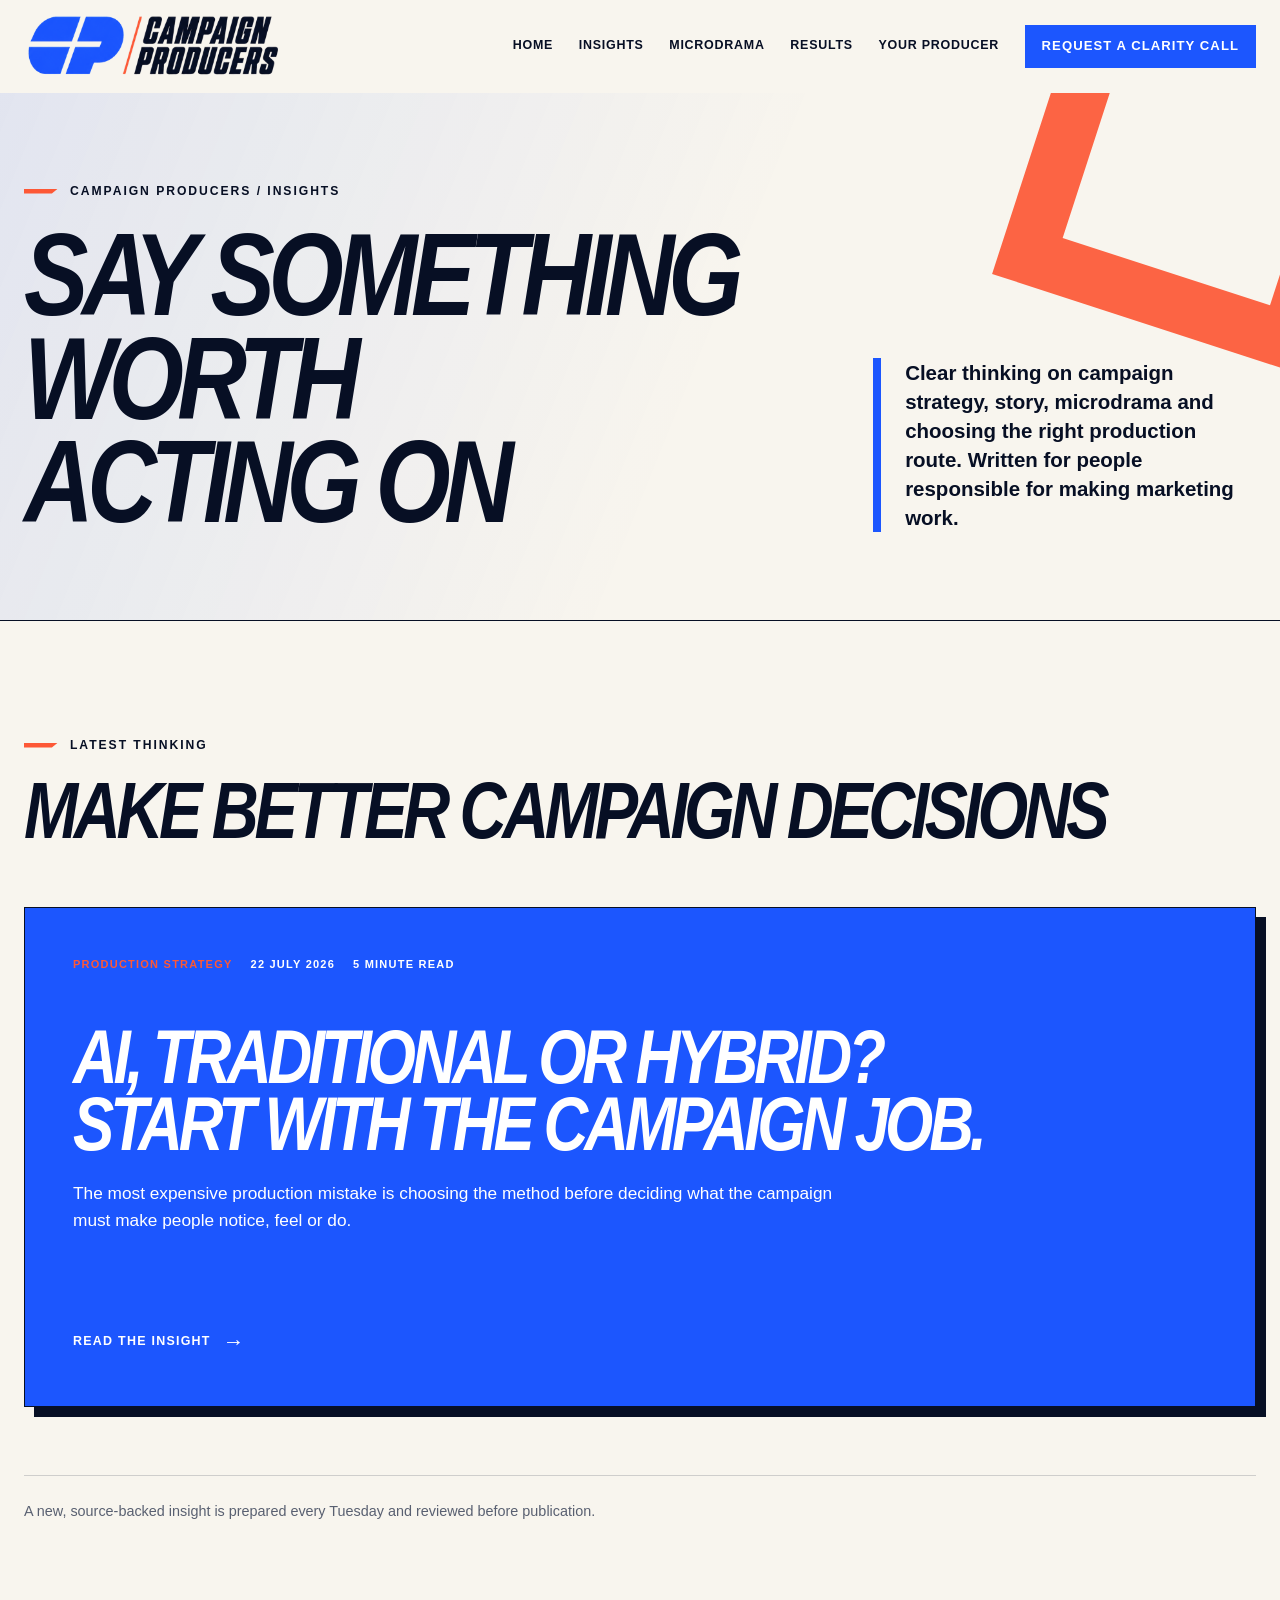
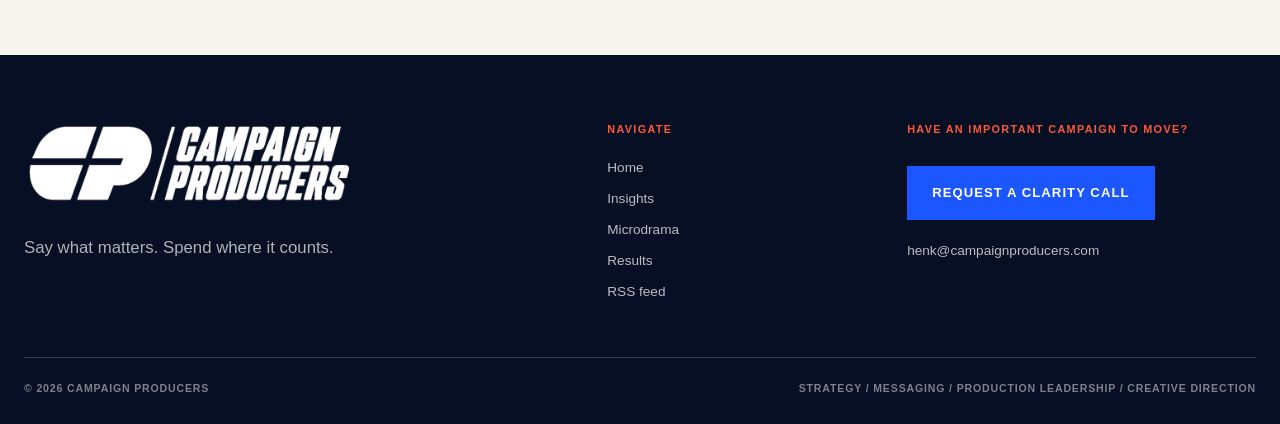
==== insights/index.html @ 5edad8d5 "Add weekly Campaign Producers insights" ====
<!DOCTYPE html>
<html lang="en-GB">
<head>
<meta charset="utf-8"/>
<meta content="width=device-width, initial-scale=1" name="viewport"/>
<title>Campaign Insights | Campaign Producers</title>
<meta content="Practical thinking on campaign strategy, microdrama, AI production and making every campaign asset earn its place." name="description"/>
<meta content="#F8F5EE" name="theme-color"/>
<link href="https://www.campaignproducers.com/insights/" rel="canonical"/>
<link href="https://www.campaignproducers.com/rss.xml" rel="alternate" title="Campaign Producers Insights" type="application/rss+xml"/>
<meta content="Campaign Insights | Campaign Producers" property="og:title"/>
<meta content="Practical thinking on campaign strategy, microdrama, AI production and smarter production decisions." property="og:description"/>
<meta content="website" property="og:type"/>
<meta content="https://www.campaignproducers.com/insights/" property="og:url"/>
<meta content="Campaign Producers" property="og:site_name"/>
<meta content="https://www.campaignproducers.com/assets/images/dazn-queensberry.jpg" property="og:image"/>
<meta content="Campaign Producers campaign work" property="og:image:alt"/>
<meta content="summary_large_image" name="twitter:card"/>
<meta content="Campaign Insights | Campaign Producers" name="twitter:title"/>
<meta content="Practical thinking on campaign strategy, microdrama, AI production and smarter production decisions." name="twitter:description"/>
<meta content="https://www.campaignproducers.com/assets/images/dazn-queensberry.jpg" name="twitter:image"/>
<link href="../assets/images/campaign-producers-mark.png" rel="icon" type="image/png"/>
<link href="../assets/css/styles.css" rel="stylesheet"/>
<link href="../assets/css/insights.css" rel="stylesheet"/>
<script type="application/ld+json">{
  "@context": "https://schema.org",
  "@type": "Blog",
  "name": "Campaign Producers Insights",
  "url": "https://www.campaignproducers.com/insights/",
  "description": "Practical thinking on campaign strategy, microdrama, AI production and smarter production decisions.",
  "publisher": {
    "@type": "Organization",
    "name": "Campaign Producers",
    "url": "https://www.campaignproducers.com/"
  }
}</script>
</head>
<body>
<a class="skip-link" href="#main">Skip to content</a>
<header class="site-header" data-header="">
<div class="shell header-inner">
<a aria-label="Campaign Producers home" class="brand" href="/">
<img alt="Campaign Producers" src="../assets/images/campaign-producers-logo.png"/>
</a>
<button aria-controls="site-nav" aria-expanded="false" aria-label="Toggle navigation" class="nav-toggle" data-nav-toggle="" type="button">
<span class="nav-toggle-label">Menu</span>
<span aria-hidden="true" class="nav-toggle-lines"><i></i><i></i></span>
</button>
<nav aria-label="Primary navigation" class="site-nav" data-nav="" id="site-nav">
<a href="/">Home</a>
<a aria-current="page" href="/insights/">Insights</a>
<a href="/microdramas/">Microdrama</a>
<a href="/#proof">Results</a>
<a href="/#producer">Your producer</a>
<a class="button button-small button-primary" href="/#start">Request a clarity call</a>
</nav>
</div>
</header>
<main id="main">
<section class="insights-hero">
<div class="shell insights-hero-inner">
<div>
<p class="eyebrow"><span></span>Campaign Producers / Insights</p>
<h1>SAY SOMETHING WORTH ACTING ON</h1>
</div>
<p class="insights-intro">Clear thinking on campaign strategy, story, microdrama and choosing the right production route. Written for people responsible for making marketing work.</p>
</div>
</section>
<section class="section-pad" aria-labelledby="latest-insights">
<div class="shell">
<div class="section-heading">
<p class="eyebrow"><span></span>Latest thinking</p>
<h2 id="latest-insights">MAKE BETTER CAMPAIGN DECISIONS</h2>
</div>
<div class="insights-grid">
<!-- AUTOMATED_POSTS_START -->
<article class="insight-card reveal">
<div>
<div class="insight-card-topline"><span>Production strategy</span><time datetime="2026-07-22">22 July 2026</time><span>5 minute read</span></div>
<h2><a href="/insights/ai-traditional-or-hybrid-production/">AI, traditional or hybrid? Start with the campaign job.</a></h2>
<p>The most expensive production mistake is choosing the method before deciding what the campaign must make people notice, feel or do.</p>
</div>
<a aria-label="Read AI, traditional or hybrid? Start with the campaign job." class="insight-card-link" href="/insights/ai-traditional-or-hybrid-production/">Read the insight</a>
</article>
<!-- AUTOMATED_POSTS_END -->
</div>
<p class="insights-note">A new, source-backed insight is prepared every Tuesday and reviewed before publication.</p>
</div>
</section>
</main>
<footer class="site-footer">
<div class="shell footer-grid">
<div class="footer-brand">
<img alt="Campaign Producers" src="../assets/images/campaign-producers-logo.png"/>
<p>Say what matters. Spend where it counts.</p>
</div>
<div class="footer-links">
<span>Navigate</span>
<a href="/">Home</a>
<a href="/insights/">Insights</a>
<a href="/microdramas/">Microdrama</a>
<a href="/#proof">Results</a>
<a href="/rss.xml">RSS feed</a>
</div>
<div class="footer-action">
<span>Have an important campaign to move?</span>
<a class="button button-primary" href="/#start">Request a clarity call</a>
<a class="footer-email" href="mailto:henk@campaignproducers.com">henk@campaignproducers.com</a>
</div>
</div>
<div class="shell footer-bottom">
<span>© <span data-year="">2026</span> Campaign Producers</span>
<span>Strategy / Messaging / Production leadership / Creative direction</span>
</div>
</footer>
<script defer="" src="../assets/js/site.js"></script>
</body>
</html>
---- assets/css/styles.css ----
:root {
  --ivory: #f8f5ee;
  --ink: #070f24;
  --cobalt: #1c56fe;
  --coral: #fd5836;
  --white: #ffffff;
  --muted: #596071;
  --line: rgba(7, 15, 36, 0.17);
  --soft: #ede8de;
  --display: "Arial Narrow", "Helvetica Neue Condensed", "Liberation Sans Narrow", Arial, sans-serif;
  --body: Arial, Helvetica, sans-serif;
  --shell: 1240px;
  --header-height: 92px;
  --radius: 0;
  --shadow: 0 28px 70px rgba(7, 15, 36, 0.14);
}

*, *::before, *::after { box-sizing: border-box; }

html {
  scroll-behavior: smooth;
  scroll-padding-top: calc(var(--header-height) + 18px);
}

body {
  margin: 0;
  background: var(--ivory);
  color: var(--ink);
  font-family: var(--body);
  font-size: 16px;
  line-height: 1.55;
  -webkit-font-smoothing: antialiased;
  overflow-x: hidden;
}

body.nav-open { overflow: hidden; }

img { display: block; max-width: 100%; }
a { color: inherit; text-decoration: none; }
button, input, textarea, select { font: inherit; }
button, summary { cursor: pointer; }

::selection {
  background: var(--cobalt);
  color: var(--white);
}

.skip-link {
  position: fixed;
  top: 10px;
  left: 10px;
  z-index: 1000;
  padding: 10px 14px;
  background: var(--white);
  color: var(--ink);
  opacity: 0;
  pointer-events: none;
  transform: translateY(-180%);
  visibility: hidden;
}

.skip-link:focus-visible {
  opacity: 1;
  pointer-events: auto;
  transform: translateY(0);
  visibility: visible;
}

.shell {
  width: min(calc(100% - 48px), var(--shell));
  margin-inline: auto;
}

.section-pad { padding: 118px 0; }

h1, h2, h3, p { margin-top: 0; }
h1, h2, h3 {
  overflow-wrap: break-word;
  text-wrap: balance;
}

h1, h2 {
  font-family: var(--display);
  font-style: italic;
  font-weight: 900;
  letter-spacing: -0.055em;
  line-height: 0.88;
  text-transform: uppercase;
}

h1 {
  max-width: 790px;
  margin-bottom: 30px;
  font-size: clamp(4.35rem, 8.15vw, 8.3rem);
}

h2 {
  margin-bottom: 28px;
  font-size: clamp(3.25rem, 6.2vw, 6.4rem);
}

h3 {
  font-family: var(--display);
  font-size: clamp(1.9rem, 2.7vw, 3rem);
  font-style: italic;
  font-weight: 900;
  letter-spacing: -0.04em;
  line-height: 0.98;
  text-transform: uppercase;
}

.eyebrow {
  display: flex;
  align-items: center;
  gap: 12px;
  margin-bottom: 24px;
  color: var(--ink);
  font-size: 0.76rem;
  font-weight: 800;
  letter-spacing: 0.16em;
  line-height: 1;
  text-transform: uppercase;
}

.eyebrow > span {
  width: 34px;
  height: 5px;
  background: var(--coral);
  clip-path: polygon(0 0, 100% 0, 82% 100%, 0 100%);
}

.eyebrow-light { color: var(--coral); }
.eyebrow-centred { justify-content: center; }

.large-copy {
  font-size: clamp(1.25rem, 2vw, 1.72rem);
  font-weight: 700;
  line-height: 1.35;
}

.button-row {
  display: flex;
  flex-wrap: wrap;
  align-items: center;
  gap: 14px;
}

.button {
  display: inline-flex;
  min-height: 54px;
  align-items: center;
  justify-content: center;
  gap: 14px;
  border: 1px solid var(--ink);
  padding: 13px 24px;
  font-size: 0.82rem;
  font-weight: 800;
  letter-spacing: 0.08em;
  line-height: 1;
  text-transform: uppercase;
  transition: background 180ms ease, color 180ms ease, border-color 180ms ease, transform 180ms ease;
}

.button:hover, .button:focus-visible { transform: translateY(-2px); }

.button-primary {
  border-color: var(--cobalt);
  background: var(--cobalt);
  color: var(--white);
  box-shadow: 8px 8px 0 var(--ink);
}

.button-primary:hover, .button-primary:focus-visible {
  border-color: var(--ink);
  background: var(--ink);
  box-shadow: 5px 5px 0 var(--coral);
}

.button-coral {
  background: var(--coral);
  color: var(--ink);
  box-shadow: 7px 7px 0 var(--white);
}

.button-coral:hover,
.button-coral:focus-visible { background: var(--white); }

.button-quiet {
  border-color: transparent;
  background: transparent;
  color: var(--ink);
}

.button-quiet:hover, .button-quiet:focus-visible { border-color: var(--ink); }
.button-small { min-height: 43px; padding: 10px 16px; box-shadow: none; }

/* Header */
.site-header {
  position: sticky;
  top: 0;
  z-index: 100;
  min-height: var(--header-height);
  border-bottom: 1px solid transparent;
  background: rgba(248, 245, 238, 0.94);
  backdrop-filter: blur(14px);
  transition: min-height 180ms ease, border-color 180ms ease, box-shadow 180ms ease;
}

.site-header.is-scrolled {
  min-height: 74px;
  border-color: var(--line);
  box-shadow: 0 10px 30px rgba(7, 15, 36, 0.05);
}

.header-inner {
  display: flex;
  min-height: inherit;
  align-items: center;
  justify-content: space-between;
  gap: 32px;
}

.brand { position: relative; z-index: 102; width: 258px; }
.brand img { width: 100%; mix-blend-mode: multiply; }

.site-nav {
  display: flex;
  align-items: center;
  gap: clamp(18px, 2vw, 31px);
}

.site-nav > a:not(.button) {
  position: relative;
  padding: 9px 0;
  font-size: 0.78rem;
  font-weight: 800;
  letter-spacing: 0.06em;
  text-transform: uppercase;
}

.site-nav > a:not(.button)::after {
  position: absolute;
  right: 0;
  bottom: 2px;
  left: 0;
  height: 3px;
  background: var(--coral);
  content: "";
  transform: scaleX(0);
  transform-origin: right;
  transition: transform 180ms ease;
}

.site-nav > a:not(.button):hover::after,
.site-nav > a:not(.button):focus-visible::after {
  transform: scaleX(1);
  transform-origin: left;
}

.nav-toggle { display: none; }

/* Hero */
.hero {
  position: relative;
  overflow: hidden;
  padding-top: 78px;
  padding-bottom: 102px;
}

.hero::before {
  position: absolute;
  top: 8%;
  right: -9%;
  width: 36vw;
  height: 36vw;
  border: 1px solid rgba(28, 86, 254, 0.18);
  border-radius: 50%;
  content: "";
}

.hero-grid {
  display: grid;
  align-items: center;
  gap: clamp(42px, 6vw, 90px);
  grid-template-columns: minmax(0, 1.1fr) minmax(360px, 0.75fr);
}

.hero-copy { position: relative; z-index: 1; }

.hero-copy h1::after {
  display: inline-block;
  width: 0.18em;
  height: 0.18em;
  margin-left: 0.08em;
  background: var(--coral);
  content: "";
  vertical-align: 0.1em;
}

.hero-lead {
  max-width: 670px;
  margin-bottom: 32px;
  font-size: clamp(1.15rem, 1.75vw, 1.48rem);
  line-height: 1.45;
}

.microcopy {
  margin: 28px 0 0;
  color: var(--muted);
  font-size: 0.82rem;
  font-weight: 700;
}

.campaign-board {
  position: relative;
  border: 1px solid var(--ink);
  background: var(--white);
  box-shadow: 16px 16px 0 var(--cobalt);
}

.campaign-board::before {
  position: absolute;
  top: -15px;
  left: -1px;
  width: 86px;
  height: 8px;
  background: var(--coral);
  clip-path: polygon(0 0, 100% 0, 88% 100%, 0 100%);
  content: "";
}

.board-topline {
  display: flex;
  align-items: center;
  justify-content: space-between;
  border-bottom: 1px solid var(--line);
  padding: 16px 18px;
  font-size: 0.67rem;
  font-weight: 800;
  letter-spacing: 0.14em;
}

.board-stage {
  display: grid;
  gap: 10px;
  padding: 18px;
}

.board-card {
  position: relative;
  min-height: 118px;
  border: 1px solid var(--ink);
  padding: 25px 24px 21px 74px;
  overflow: hidden;
}

.board-card p {
  margin-bottom: 5px;
  font-size: 0.68rem;
  font-weight: 800;
  letter-spacing: 0.12em;
  text-transform: uppercase;
}

.board-card strong {
  display: block;
  font-family: var(--display);
  font-size: clamp(1.62rem, 2.4vw, 2.3rem);
  font-style: italic;
  font-weight: 900;
  letter-spacing: -0.035em;
  line-height: 0.95;
  text-transform: uppercase;
}

.board-number {
  position: absolute;
  top: 0;
  bottom: 0;
  left: 0;
  display: grid;
  width: 48px;
  place-items: center;
  background: var(--ink);
  color: var(--white);
  font-size: 0.72rem;
  font-weight: 800;
  writing-mode: vertical-rl;
}

.board-card-problem { background: var(--soft); }
.board-card-problem .board-number { background: var(--coral); color: var(--ink); }
.board-card-story { border-color: var(--cobalt); background: var(--cobalt); color: var(--white); }
.board-card-story .board-number { background: var(--white); color: var(--cobalt); }

.board-outcome {
  display: flex;
  align-items: center;
  justify-content: center;
  gap: 9px;
  border-top: 1px solid var(--ink);
  padding: 19px 12px;
  background: var(--ink);
  color: var(--white);
  font-size: 0.68rem;
  font-weight: 800;
  letter-spacing: 0.08em;
}

.board-outcome i {
  width: 18px;
  height: 2px;
  background: var(--coral);
  transform: skewX(-25deg);
}

/* Proof rail */
.proof-rail {
  border-top: 1px solid var(--ink);
  border-bottom: 1px solid var(--ink);
  background: var(--ink);
  color: var(--white);
  padding: 24px 0 19px;
}

.proof-rail-grid {
  display: grid;
  align-items: center;
  gap: 0;
  grid-template-columns: 1.2fr repeat(4, 1fr);
}

.proof-rail-intro {
  display: flex;
  align-items: center;
  gap: 12px;
  padding-right: 30px;
}

.proof-rail-intro strong {
  margin: 0;
  font-size: 0.72rem;
  font-weight: 800;
  letter-spacing: 0.12em;
  text-transform: uppercase;
}

.proof-rail-intro > span {
  display: block;
  width: 7px;
  height: 45px;
  flex: 0 0 auto;
  background: var(--coral);
  transform: skewX(-13deg);
}

.rail-stat {
  min-height: 62px;
  border-left: 1px solid rgba(255, 255, 255, 0.22);
  padding: 0 20px;
}

.rail-stat strong {
  display: block;
  margin-bottom: 3px;
  color: var(--coral);
  font-family: var(--display);
  font-size: 1.78rem;
  font-style: italic;
  line-height: 1;
  text-transform: uppercase;
}

.rail-stat span { font-size: 0.67rem; font-weight: 700; letter-spacing: 0.06em; text-transform: uppercase; }
.source-note,
.rail-note { margin-top: 13px; margin-bottom: 0; color: rgba(255, 255, 255, 0.55); font-size: 0.68rem; }

/* Shared headings */
.section-heading { margin-bottom: 62px; }

.split-heading {
  display: grid;
  align-items: end;
  gap: 60px;
  grid-template-columns: minmax(0, 1.25fr) minmax(280px, 0.6fr);
}

.split-heading > *, .heading-copy { min-width: 0; }

.split-heading h2 { margin-bottom: 0; }
.heading-copy { max-width: 520px; justify-self: end; }
.heading-copy p:last-child { margin-bottom: 0; }
.centred { max-width: 940px; margin-inline: auto; text-align: center; }
.centred > p:last-child { max-width: 690px; margin-inline: auto; }

/* Problem */
.problem-section { background: var(--ivory); }

.problem-grid {
  display: grid;
  border-top: 1px solid var(--ink);
  border-left: 1px solid var(--ink);
  grid-template-columns: repeat(3, 1fr);
}

.problem-card {
  min-height: 405px;
  border-right: 1px solid var(--ink);
  border-bottom: 1px solid var(--ink);
  padding: 31px;
}

.problem-card:nth-child(2) { background: var(--soft); }
.problem-card > span {
  display: block;
  margin-bottom: 76px;
  color: var(--ink);
  font-size: 0.7rem;
  font-weight: 800;
  letter-spacing: 0.12em;
}

.problem-card h3 { margin-bottom: 22px; }
.problem-card p { margin-bottom: 0; color: var(--muted); }

.principle-card {
  position: relative;
  border: 1px solid var(--ink);
  border-top: 0;
  padding: 34px 45px 34px 86px;
  background: var(--cobalt);
  color: var(--white);
}

.principle-card::before {
  position: absolute;
  top: 0;
  bottom: 0;
  left: 0;
  width: 18px;
  background: var(--coral);
  content: "";
}

.principle-card p {
  margin: 0;
  font-family: var(--display);
  font-size: clamp(2rem, 4vw, 4.2rem);
  font-style: italic;
  font-weight: 900;
  letter-spacing: -0.04em;
  line-height: 0.96;
  text-transform: uppercase;
}

/* Guide and plan */
.ink-section { background: var(--ink); color: var(--white); }
.guide-intro-grid { display: grid; gap: 80px; grid-template-columns: 1.12fr 0.75fr; }
.guide-intro h2 { margin-bottom: 0; }
.guide-copy { padding-top: 45px; }
.guide-copy p:last-child { margin-bottom: 0; color: rgba(255, 255, 255, 0.68); }

.plan-section { position: relative; overflow: hidden; }
.plan-section::after {
  position: absolute;
  right: -150px;
  bottom: -180px;
  width: 440px;
  height: 440px;
  border: 1px solid rgba(7, 15, 36, 0.12);
  border-radius: 50%;
  content: "";
}

.plan-grid {
  position: relative;
  z-index: 1;
  display: grid;
  margin: 0;
  padding: 0;
  list-style: none;
  grid-template-columns: repeat(3, 1fr);
}

.plan-step {
  position: relative;
  min-height: 430px;
  border: 1px solid var(--ink);
  border-right: 0;
  padding: 42px 34px 35px;
}

.plan-step:last-child { border-right: 1px solid var(--ink); }
.plan-step:nth-child(2) { margin-top: 24px; background: var(--white); }
.plan-step:nth-child(3) { margin-top: 48px; }
.plan-step:not(:last-child)::after {
  position: absolute;
  z-index: 2;
  top: 72px;
  right: -20px;
  width: 40px;
  height: 40px;
  border: 1px solid var(--ink);
  background: var(--coral);
  content: "→";
  display: grid;
  place-items: center;
  font-weight: 900;
}

.plan-number {
  display: grid;
  width: 64px;
  height: 64px;
  margin-bottom: 78px;
  place-items: center;
  background: var(--cobalt);
  color: var(--white);
  font-size: 0.8rem;
  font-weight: 800;
}

.plan-step h3 { margin-bottom: 22px; }
.plan-step p { color: var(--muted); }
.plan-step small { display: block; margin-top: 28px; font-weight: 800; }
.plan-cta { display: flex; align-items: center; gap: 27px; margin-top: 62px; }
.plan-cta span { color: var(--muted); font-size: 0.82rem; font-weight: 700; }

/* Offer */
.offer-section { border-top: 1px solid var(--ink); background: var(--white); }
.offer-grid { display: grid; gap: 18px; grid-template-columns: repeat(3, 1fr); }

.offer-card {
  position: relative;
  display: flex;
  min-height: 630px;
  flex-direction: column;
  border: 1px solid var(--ink);
  padding: 32px;
  background: var(--ivory);
}

.offer-card-featured {
  background: var(--cobalt);
  color: var(--white);
  box-shadow: 12px 12px 0 var(--ink);
}

.offer-label {
  display: flex;
  align-items: center;
  gap: 13px;
  margin-bottom: 95px;
  font-size: 0.7rem;
  font-weight: 800;
  letter-spacing: 0.09em;
  text-transform: uppercase;
}

.offer-label span {
  display: grid;
  width: 39px;
  height: 39px;
  place-items: center;
  background: var(--ink);
  color: var(--white);
}

.offer-card-featured .offer-label span { background: var(--white); color: var(--cobalt); }
.offer-card h3 { min-height: 120px; margin-bottom: 18px; }
.offer-card > p { min-height: 72px; color: var(--muted); }
.offer-card-featured > p { color: rgba(255, 255, 255, 0.76); }
.offer-card ul { margin: 16px 0 34px; padding: 0; list-style: none; }

.offer-card li {
  position: relative;
  border-top: 1px solid currentColor;
  padding: 10px 5px 10px 22px;
  font-size: 0.85rem;
}

.offer-card li::before { position: absolute; left: 2px; color: var(--coral); content: "/"; font-weight: 900; }
.offer-card > a {
  display: flex;
  align-items: center;
  justify-content: space-between;
  margin-top: auto;
  border-top: 3px solid var(--ink);
  padding-top: 17px;
  font-size: 0.77rem;
  font-weight: 900;
  letter-spacing: 0.08em;
  text-transform: uppercase;
}

.offer-card-featured > a { border-color: var(--white); }
.offer-card > a span { color: var(--coral); font-size: 1.35rem; transition: transform 180ms ease; }
.offer-card > a:hover span { transform: translateX(5px); }

/* Proof */
.proof-section { background: var(--ink); color: var(--white); }
.light-heading .heading-copy { color: rgba(255, 255, 255, 0.68); }

.case-study {
  display: grid;
  min-height: 640px;
  border-top: 1px solid rgba(255, 255, 255, 0.35);
  padding: 70px 0;
  gap: 62px;
  grid-template-columns: minmax(0, 1.15fr) minmax(360px, 0.8fr);
}

.case-study-reverse { grid-template-columns: minmax(360px, 0.8fr) minmax(0, 1.15fr); }
.case-study-reverse .case-image { order: 2; }

.case-image {
  position: relative;
  min-height: 560px;
  overflow: hidden;
  background: #111;
}

.case-image-wide img { width: 100%; height: 100%; object-fit: cover; }
.case-image > span {
  position: absolute;
  right: 0;
  bottom: 0;
  left: 0;
  padding: 14px 18px;
  background: var(--coral);
  color: var(--ink);
  font-size: 0.68rem;
  font-weight: 900;
  letter-spacing: 0.12em;
}

.case-copy { align-self: center; }
.case-kicker { margin-bottom: 16px; color: var(--coral); font-size: 0.72rem; font-weight: 900; letter-spacing: 0.13em; text-transform: uppercase; }
.case-copy h3 {
  overflow-wrap: normal;
  font-size: clamp(2.7rem, 4vw, 3.5rem);
  hyphens: none;
  word-break: normal;
}
.case-copy > p:not(.case-kicker) { color: rgba(255, 255, 255, 0.7); }

.case-details { margin: 32px 0; }
.case-details div { display: grid; border-top: 1px solid rgba(255, 255, 255, 0.25); padding: 14px 0; grid-template-columns: 90px 1fr; }
.case-details dt { color: var(--coral); font-size: 0.68rem; font-weight: 900; letter-spacing: 0.08em; text-transform: uppercase; }
.case-details dd { margin: 0; font-size: 0.88rem; }

.case-stat {
  display: flex;
  align-items: end;
  gap: 14px;
  border-left: 8px solid var(--coral);
  padding: 10px 0 10px 18px;
}

.case-stat strong { font-family: var(--display); font-size: 5rem; font-style: italic; line-height: 0.7; }
.case-stat span { max-width: 120px; font-size: 0.68rem; font-weight: 800; line-height: 1.2; text-transform: uppercase; }

.derby-image { display: grid; grid-template-columns: 1.5fr 0.72fr; }
.derby-hero { width: 100%; height: 100%; object-fit: cover; }
.derby-test { width: 100%; height: 100%; object-fit: cover; border-left: 5px solid var(--coral); }
.mini-stats { display: grid; border-top: 1px solid var(--white); border-left: 1px solid var(--white); grid-template-columns: repeat(3, 1fr); }
.mini-stats div { border-right: 1px solid var(--white); border-bottom: 1px solid var(--white); padding: 14px; }
.mini-stats strong { display: block; color: var(--coral); font-family: var(--display); font-size: 2.1rem; font-style: italic; line-height: 1; }
.mini-stats span { font-size: 0.66rem; font-weight: 800; text-transform: uppercase; }
.mini-stats-four { margin-bottom: 30px; grid-template-columns: repeat(4, 1fr); }

.poster-image {
  width: min(100%, 520px);
  min-height: 0;
  justify-self: center;
  background: var(--white);
}

.poster-image img {
  width: 100%;
  height: auto;
  min-height: 0;
  aspect-ratio: 1436 / 2048;
  object-fit: cover;
}

.poster-image figcaption {
  padding: 11px 14px;
  background: var(--white);
  color: var(--ink);
  font-size: 0.6rem;
  font-weight: 900;
  letter-spacing: 0.08em;
  text-transform: uppercase;
}

.leading-lady-case { border-bottom: 1px solid rgba(255, 255, 255, 0.26); }

.proof-note {
  max-width: 980px;
  margin: 32px auto 0;
  color: rgba(255, 255, 255, 0.45);
  font-size: 0.68rem;
  text-align: center;
}

.case-source { max-width: 780px; margin: 12px 0 0 auto; color: rgba(255, 255, 255, 0.45); font-size: 0.68rem; text-align: right; }

/* Founder */
.founder-section { border-bottom: 1px solid var(--ink); }
.founder-grid { display: grid; align-items: center; gap: clamp(55px, 8vw, 112px); grid-template-columns: 0.7fr 1.1fr; }
.founder-image { position: relative; }
.founder-image::before { position: absolute; z-index: -1; top: -17px; right: -17px; width: 56%; height: 50%; background: var(--cobalt); content: ""; }
.founder-image img { width: 100%; aspect-ratio: 0.82; object-fit: cover; filter: contrast(1.05); }
.founder-caption { display: flex; align-items: center; justify-content: space-between; gap: 20px; border: 1px solid var(--ink); border-top: 0; padding: 16px 18px; background: var(--white); }
.founder-caption strong { font-family: var(--display); font-size: 1.25rem; font-style: italic; text-transform: uppercase; }
.founder-caption span { color: var(--muted); font-size: 0.67rem; font-weight: 800; text-transform: uppercase; }
.founder-copy h2 { font-size: clamp(3.1rem, 5.4vw, 5.8rem); }
.founder-copy > p:not(.eyebrow):not(.large-copy):not(.founder-note) { color: var(--muted); }

.authority-grid {
  display: grid;
  margin: 36px 0;
  border-top: 1px solid var(--ink);
  border-left: 1px solid var(--ink);
  grid-template-columns: repeat(2, 1fr);
}

.authority-grid div { min-height: 104px; border-right: 1px solid var(--ink); border-bottom: 1px solid var(--ink); padding: 18px; }
.authority-grid strong { display: block; margin-bottom: 5px; color: var(--cobalt); font-size: 0.78rem; text-transform: uppercase; }
.authority-grid span { font-size: 0.78rem; }
.founder-note { border-left: 6px solid var(--coral); padding-left: 17px; font-size: 0.85rem; font-weight: 800; }

/* Success */
.success-section { overflow: hidden; background: var(--cobalt); color: var(--white); }
.success-grid { display: grid; align-items: center; gap: 80px; grid-template-columns: 1.08fr 0.92fr; }
.success-list { margin: 50px 0 0; padding: 0; list-style: none; }
.success-list li { display: flex; align-items: baseline; gap: 16px; border-top: 1px solid rgba(255, 255, 255, 0.38); padding: 15px 0; font-weight: 700; }
.success-list li span { color: var(--coral); font-size: 0.68rem; font-weight: 900; }

.system-map {
  position: relative;
  min-height: 610px;
  border: 1px solid rgba(255, 255, 255, 0.55);
  background: rgba(7, 15, 36, 0.08);
}

.system-map::before, .system-map::after { position: absolute; background: rgba(255, 255, 255, 0.2); content: ""; }
.system-map::before { top: 0; bottom: 0; left: 50%; width: 1px; }
.system-map::after { top: 46%; right: 0; left: 0; height: 1px; }

.system-centre {
  position: absolute;
  z-index: 2;
  top: 46%;
  left: 50%;
  display: flex;
  width: 235px;
  height: 235px;
  align-items: center;
  justify-content: center;
  flex-direction: column;
  border-radius: 50%;
  background: var(--ink);
  text-align: center;
  transform: translate(-50%, -50%);
}

.system-centre strong { color: var(--coral); font-family: var(--display); font-size: 4rem; font-style: italic; line-height: 0.9; }
.system-centre small { max-width: 135px; font-size: 0.63rem; font-weight: 800; letter-spacing: 0.08em; text-transform: uppercase; }
.system-orbit { position: absolute; z-index: 3; display: grid; width: 80px; height: 80px; place-items: center; border: 1px solid var(--ink); background: var(--ivory); color: var(--ink); font-size: 0.7rem; font-weight: 900; text-transform: uppercase; }
.orbit-one { top: 55px; left: 48px; }
.orbit-two { top: 62px; right: 44px; background: var(--coral); }
.orbit-three { top: 58%; left: 40px; }
.orbit-four { top: 57%; right: 45px; }
.system-output { position: absolute; right: 0; bottom: 0; left: 0; border-top: 1px solid rgba(255, 255, 255, 0.55); padding: 21px; background: var(--ink); font-family: var(--display); font-size: 1.6rem; font-style: italic; line-height: 0.9; text-align: center; text-transform: uppercase; }
.system-output strong { color: var(--coral); font-size: 2.8rem; }

/* Contact */
.contact-section { background: var(--ivory); }
.contact-grid { display: grid; align-items: start; gap: clamp(55px, 8vw, 110px); grid-template-columns: 0.82fr 1fr; }
.contact-copy { position: sticky; top: 120px; }
.contact-copy h2 { font-size: clamp(3.4rem, 5.8vw, 6.3rem); }
.contact-copy > p:not(.eyebrow) { max-width: 570px; color: var(--muted); font-size: 1.05rem; }
.contact-expectation { margin-top: 50px; border-top: 5px solid var(--ink); padding-top: 18px; }
.contact-expectation > span { color: var(--coral); font-size: 0.7rem; font-weight: 900; letter-spacing: 0.11em; text-transform: uppercase; }
.contact-expectation ol { margin: 17px 0 0; padding-left: 20px; }
.contact-expectation li { padding: 6px 0; font-weight: 700; }

.campaign-form {
  position: relative;
  border: 1px solid var(--ink);
  padding: clamp(25px, 4vw, 48px);
  background: var(--white);
  box-shadow: 15px 15px 0 var(--cobalt);
}

.campaign-form::before { position: absolute; top: -1px; right: 0; width: 26%; height: 8px; background: var(--coral); content: ""; }
.form-heading { display: flex; align-items: baseline; justify-content: space-between; gap: 15px; margin-bottom: 36px; border-bottom: 1px solid var(--ink); padding-bottom: 16px; }
.form-heading span { color: var(--coral); font-size: 0.68rem; font-weight: 900; letter-spacing: 0.11em; text-transform: uppercase; }
.form-heading strong { font-family: var(--display); font-size: 2.2rem; font-style: italic; line-height: 0.9; text-transform: uppercase; }
.field-row { display: grid; gap: 18px; grid-template-columns: repeat(2, 1fr); }
.campaign-form label { display: block; margin-bottom: 18px; font-size: 0.69rem; font-weight: 900; letter-spacing: 0.08em; text-transform: uppercase; }
.campaign-form input, .campaign-form textarea, .campaign-form select { width: 100%; margin-top: 8px; border: 1px solid var(--ink); border-radius: 0; padding: 14px 15px; background: var(--ivory); color: var(--ink); outline: 0; text-transform: none; }
.campaign-form textarea { min-height: 112px; resize: vertical; }
.campaign-form input:focus, .campaign-form textarea:focus, .campaign-form select:focus { border-color: var(--cobalt); box-shadow: 0 0 0 3px rgba(28, 86, 254, 0.18); }
.form-submit { width: 100%; margin-top: 10px; cursor: pointer; }
.form-note { margin: 21px 0 0; color: var(--muted); font-size: 0.67rem; text-align: center; }
.form-note a { color: var(--ink); font-weight: 800; text-decoration: underline; text-underline-offset: 3px; }
.honeypot { position: absolute !important; left: -9999px !important; }

/* FAQ */
.faq-section { border-top: 1px solid var(--ink); background: var(--white); }
.faq-grid { display: grid; gap: 80px; grid-template-columns: 0.55fr 1fr; }
.faq-grid h2 { font-size: clamp(3.2rem, 5.2vw, 5.7rem); }
.faq-list details { border-top: 1px solid var(--ink); }
.faq-list details:last-child { border-bottom: 1px solid var(--ink); }
.faq-list summary { position: relative; padding: 24px 48px 24px 0; font-family: var(--display); font-size: 1.5rem; font-style: italic; font-weight: 900; line-height: 1; list-style: none; text-transform: uppercase; }
.faq-list summary::-webkit-details-marker { display: none; }
.faq-list summary::after { position: absolute; top: 21px; right: 5px; color: var(--coral); content: "+"; font-family: var(--body); font-size: 1.8rem; font-style: normal; }
.faq-list details[open] summary::after { content: "×"; }
.faq-list details p { max-width: 760px; margin: 0; padding: 0 46px 25px 0; color: var(--muted); }

/* Footer */
.site-footer { padding: 66px 0 28px; background: var(--ink); color: var(--white); }
.footer-grid { display: grid; gap: 60px; grid-template-columns: 1.2fr 0.55fr 0.8fr; }
.footer-brand img { width: min(330px, 100%); margin-bottom: 28px; filter: brightness(0) invert(1); mix-blend-mode: screen; }
.footer-brand p { max-width: 360px; color: rgba(255, 255, 255, 0.68); font-size: 1.05rem; }
.footer-links, .footer-action { display: flex; align-items: flex-start; flex-direction: column; gap: 10px; }
.footer-links > span, .footer-action > span { margin-bottom: 9px; color: var(--coral); font-size: 0.68rem; font-weight: 900; letter-spacing: 0.12em; text-transform: uppercase; }
.footer-links a { color: rgba(255, 255, 255, 0.72); font-size: 0.85rem; }
.footer-links a:hover { color: var(--white); }
.footer-action .button { margin-top: 9px; }
.footer-email { margin-top: 10px; color: rgba(255, 255, 255, 0.72); font-size: 0.85rem; }
.footer-email:hover { color: var(--white); }
.footer-bottom { display: flex; align-items: center; justify-content: space-between; margin-top: 55px; border-top: 1px solid rgba(255, 255, 255, 0.2); padding-top: 22px; color: rgba(255, 255, 255, 0.48); font-size: 0.66rem; font-weight: 700; letter-spacing: 0.08em; text-transform: uppercase; }
.mobile-cta { display: none; }

/* Motion */
.reveal[data-observed] {
  opacity: 0;
  transform: translateY(28px);
  transition: opacity 650ms ease, transform 650ms cubic-bezier(0.2, 0.7, 0.2, 1);
}

.reveal[data-observed].is-visible { opacity: 1; transform: translateY(0); }

@media (prefers-reduced-motion: reduce) {
  html { scroll-behavior: auto; }
  *, *::before, *::after { scroll-behavior: auto !important; transition-duration: 0.001ms !important; animation-duration: 0.001ms !important; animation-iteration-count: 1 !important; }
  .reveal[data-observed] { opacity: 1; transform: none; }
}

@media (max-width: 1080px) {
  :root { --header-height: 80px; }
  .section-pad { padding: 96px 0; }
  .brand { width: 222px; }
  .site-nav { gap: 17px; }
  .site-nav > a:not(.button) { font-size: 0.7rem; }
  .hero-grid { grid-template-columns: 1fr 0.78fr; gap: 48px; }
  .proof-rail-grid { grid-template-columns: repeat(4, 1fr); }
  .proof-rail-intro { grid-column: 1 / -1; padding-bottom: 18px; }
  .rail-stat:first-of-type { border-left: 0; padding-left: 0; }
  .offer-grid { gap: 11px; }
  .offer-card { min-height: 660px; padding: 25px; }
  .offer-label { margin-bottom: 65px; }
  .case-study, .case-study-reverse { gap: 38px; grid-template-columns: 1fr 0.85fr; }
  .founder-grid { gap: 60px; }
  .success-grid { gap: 45px; }
}

@media (max-width: 860px) {
  .shell { width: min(calc(100% - 36px), var(--shell)); }
  .nav-toggle {
    position: relative;
    z-index: 102;
    display: flex;
    align-items: center;
    gap: 12px;
    border: 0;
    padding: 10px 0;
    background: transparent;
    color: var(--ink);
    font-size: 0.7rem;
    font-weight: 900;
    letter-spacing: 0.08em;
    text-transform: uppercase;
  }
  .nav-toggle-lines { display: grid; gap: 6px; width: 27px; }
  .nav-toggle-lines i { display: block; width: 100%; height: 3px; background: var(--ink); transition: transform 180ms ease; }
  .nav-toggle[aria-expanded="true"] .nav-toggle-lines i:first-child { transform: translateY(4.5px) rotate(45deg); }
  .nav-toggle[aria-expanded="true"] .nav-toggle-lines i:last-child { transform: translateY(-4.5px) rotate(-45deg); }
  .site-nav {
    position: fixed;
    z-index: 101;
    inset: 0;
    display: flex;
    align-items: stretch;
    justify-content: center;
    flex-direction: column;
    gap: 0;
    padding: 120px 28px 48px;
    background: var(--ivory);
    opacity: 0;
    pointer-events: none;
    transform: translateY(-18px);
    transition: opacity 180ms ease, transform 180ms ease;
  }
  .site-nav.is-open { opacity: 1; pointer-events: auto; transform: translateY(0); }
  .site-nav > a:not(.button) { border-top: 1px solid var(--ink); padding: 19px 2px; font-family: var(--display); font-size: 2rem; font-style: italic; line-height: 1; }
  .site-nav > a:not(.button)::after { display: none; }
  .site-nav .button { margin-top: 28px; }
  .hero { padding-top: 60px; }
  .hero-grid, .split-heading, .guide-intro-grid, .founder-grid, .success-grid, .contact-grid, .faq-grid { grid-template-columns: 1fr; }
  .hero-copy { max-width: 760px; }
  .campaign-board { max-width: 580px; }
  .heading-copy { max-width: 720px; justify-self: start; }
  .problem-grid, .plan-grid, .offer-grid { grid-template-columns: 1fr; }
  .problem-card { min-height: 0; }
  .problem-card > span { margin-bottom: 45px; }
  .guide-intro-grid { gap: 15px; }
  .guide-copy { max-width: 720px; padding-top: 0; }
  .plan-grid { gap: 0; }
  .plan-step, .plan-step:nth-child(2), .plan-step:nth-child(3) { min-height: 0; margin-top: 0; border-right: 1px solid var(--ink); border-bottom: 0; }
  .plan-step:last-child { border-bottom: 1px solid var(--ink); }
  .plan-step:not(:last-child)::after { top: auto; right: 35px; bottom: -20px; transform: rotate(90deg); }
  .plan-number { margin-bottom: 42px; }
  .offer-grid { gap: 18px; }
  .offer-card { min-height: 0; }
  .offer-label { margin-bottom: 48px; }
  .offer-card h3, .offer-card > p { min-height: 0; }
  .case-study, .case-study-reverse { grid-template-columns: 1fr; }
  .case-study-reverse .case-image { order: initial; }
  .case-image { min-height: 470px; }
  .founder-image { max-width: 560px; }
  .founder-copy { max-width: 820px; }
  .system-map { max-width: 620px; width: 100%; margin-inline: auto; }
  .contact-copy { position: static; }
  .campaign-form { max-width: 720px; }
  .footer-grid { grid-template-columns: 1fr 1fr; }
  .footer-action { grid-column: 1 / -1; }
}

@media (max-width: 620px) {
  :root { --header-height: 70px; }
  .shell { width: min(calc(100% - 28px), var(--shell)); }
  .section-pad { padding: 76px 0; }
  .brand { width: 190px; }
  .nav-toggle-label { display: none; }
  h1 { font-size: clamp(3.55rem, 17vw, 5.5rem); }
  h2 { font-size: clamp(3rem, 14vw, 4.8rem); }
  .hero { padding-top: 45px; padding-bottom: 78px; }
  .hero-lead { font-size: 1.06rem; }
  .button-row { align-items: stretch; flex-direction: column; }
  .button-row .button { width: 100%; }
  .campaign-board { box-shadow: 8px 8px 0 var(--cobalt); }
  .board-card { min-height: 104px; padding: 20px 16px 17px 62px; }
  .board-number { width: 41px; }
  .board-outcome { gap: 6px; font-size: 0.57rem; letter-spacing: 0.04em; }
  .proof-rail-grid { grid-template-columns: repeat(2, 1fr); }
  .rail-stat { border-top: 1px solid rgba(255, 255, 255, 0.22); border-left: 0; padding: 16px 12px 0 0; }
  .rail-stat:nth-child(odd) { border-left: 1px solid rgba(255, 255, 255, 0.22); padding-left: 16px; }
  .split-heading { gap: 28px; }
  .section-heading { margin-bottom: 43px; }
  .problem-card { padding: 25px; }
  .problem-card > span { margin-bottom: 30px; }
  .principle-card { padding: 28px 25px 28px 50px; }
  .plan-step { padding: 30px 25px; }
  .plan-cta { align-items: stretch; flex-direction: column; }
  .plan-cta .button { width: 100%; }
  .offer-card { padding: 25px; }
  .case-study { min-height: 0; padding: 48px 0; }
  .case-image { min-height: 340px; }
  .derby-image { grid-template-columns: 1fr; }
  .derby-test { display: none; }
  .case-details div { grid-template-columns: 76px 1fr; }
  .case-stat strong { font-size: 4rem; }
  .mini-stats strong { font-size: 1.75rem; }
  .mini-stats-four { grid-template-columns: repeat(2, 1fr); }
  .founder-caption { align-items: flex-start; flex-direction: column; gap: 3px; }
  .founder-image::before { top: -8px; right: -8px; }
  .authority-grid { grid-template-columns: 1fr; }
  .system-map { min-height: 500px; }
  .system-centre { width: 190px; height: 190px; }
  .system-centre strong { font-size: 3.25rem; }
  .system-orbit { width: 65px; height: 65px; }
  .orbit-one { top: 30px; left: 24px; }
  .orbit-two { top: 37px; right: 22px; }
  .orbit-three { top: 58%; left: 20px; }
  .orbit-four { top: 57%; right: 24px; }
  .campaign-form { padding: 25px 20px; box-shadow: 8px 8px 0 var(--cobalt); }
  .form-heading { align-items: flex-start; flex-direction: column; }
  .field-row { grid-template-columns: 1fr; gap: 0; }
  .faq-list summary { font-size: 1.25rem; }
  .footer-grid { grid-template-columns: 1fr; }
  .footer-action { grid-column: auto; }
  .footer-bottom { align-items: flex-start; flex-direction: column; gap: 6px; }
  .mobile-cta {
    position: fixed;
    z-index: 90;
    right: 12px;
    bottom: 12px;
    left: 12px;
    display: block;
    border: 1px solid var(--ink);
    padding: 14px 18px;
    background: var(--cobalt);
    color: var(--white);
    box-shadow: 5px 5px 0 var(--ink);
    font-size: 0.72rem;
    font-weight: 900;
    letter-spacing: 0.09em;
    text-align: center;
    text-transform: uppercase;
    transition: opacity 160ms ease, transform 160ms ease;
  }
  .mobile-cta.is-hidden { display: none; }
  .site-footer { padding-bottom: 94px; }
}
---- assets/css/insights.css ----
:root {
  --article-width: 760px;
}

.insights-hero {
  position: relative;
  overflow: hidden;
  border-bottom: 1px solid var(--ink);
  padding: 92px 0 88px;
  background:
    linear-gradient(112deg, rgba(28, 86, 254, 0.1), transparent 55%),
    var(--ivory);
}

.insights-hero::after {
  position: absolute;
  top: -90px;
  right: -85px;
  width: 330px;
  height: 330px;
  border: 56px solid var(--coral);
  content: "";
  opacity: 0.92;
  transform: rotate(18deg);
}

.insights-hero-inner {
  position: relative;
  z-index: 1;
  display: grid;
  align-items: end;
  gap: 54px;
  grid-template-columns: minmax(0, 1.35fr) minmax(260px, 0.65fr);
}

.insights-hero h1 {
  max-width: 940px;
  margin-bottom: 0;
  font-size: clamp(4.3rem, 9.2vw, 9rem);
}

.insights-intro {
  max-width: 470px;
  margin: 0;
  border-left: 8px solid var(--cobalt);
  padding-left: 24px;
  font-size: clamp(1.08rem, 1.6vw, 1.35rem);
  font-weight: 700;
  line-height: 1.42;
}

.insights-grid {
  display: grid;
  gap: 24px;
  grid-template-columns: repeat(12, minmax(0, 1fr));
}

.insight-card {
  display: flex;
  min-height: 420px;
  flex-direction: column;
  justify-content: space-between;
  border: 1px solid var(--ink);
  padding: clamp(28px, 4vw, 48px);
  background: var(--white);
  box-shadow: 10px 10px 0 var(--ink);
  grid-column: span 6;
  transition: box-shadow 180ms ease, transform 180ms ease;
}

.insight-card:first-child {
  min-height: 500px;
  background: var(--cobalt);
  color: var(--white);
  grid-column: span 12;
}

.insight-card:hover,
.insight-card:focus-within {
  box-shadow: 6px 6px 0 var(--coral);
  transform: translate(2px, 2px);
}

.insight-card-topline,
.article-meta,
.article-byline {
  display: flex;
  flex-wrap: wrap;
  align-items: center;
  gap: 10px 18px;
  font-size: 0.69rem;
  font-weight: 900;
  letter-spacing: 0.11em;
  text-transform: uppercase;
}

.insight-card-topline span:first-child {
  color: var(--coral);
}

.insight-card h2 {
  max-width: 960px;
  margin: 50px 0 24px;
  font-size: clamp(3rem, 5.9vw, 6.1rem);
}

.insight-card:not(:first-child) h2 {
  font-size: clamp(2.6rem, 4vw, 4.25rem);
}

.insight-card p {
  max-width: 760px;
  margin-bottom: 0;
  font-size: 1.08rem;
}

.insight-card-link {
  display: inline-flex;
  align-items: center;
  gap: 12px;
  margin-top: 42px;
  font-size: 0.78rem;
  font-weight: 900;
  letter-spacing: 0.1em;
  text-transform: uppercase;
}

.insight-card-link::after {
  content: "\2192";
  font-size: 1.35rem;
  transition: transform 180ms ease;
}

.insight-card:hover .insight-card-link::after,
.insight-card:focus-within .insight-card-link::after {
  transform: translateX(5px);
}

.insights-note {
  margin-top: 68px;
  border-top: 1px solid var(--line);
  padding-top: 24px;
  color: var(--muted);
  font-size: 0.9rem;
}

.article-hero {
  position: relative;
  overflow: hidden;
  border-bottom: 1px solid var(--ink);
  padding: 84px 0 90px;
}

.article-hero::before {
  position: absolute;
  inset: auto -4vw -150px auto;
  width: min(44vw, 590px);
  height: 330px;
  background: var(--cobalt);
  content: "";
  transform: skew(-16deg);
}

.article-hero-inner {
  position: relative;
  z-index: 1;
  max-width: 1110px;
}

.article-meta {
  margin-bottom: 34px;
  color: var(--muted);
}

.article-meta span:first-child {
  color: var(--coral);
}

.article-hero h1 {
  max-width: 1050px;
  margin-bottom: 36px;
  font-size: clamp(4rem, 8.1vw, 8rem);
}

.article-standfirst {
  max-width: 780px;
  margin-bottom: 32px;
  font-size: clamp(1.25rem, 2.1vw, 1.75rem);
  font-weight: 700;
  line-height: 1.38;
}

.article-byline {
  border-top: 1px solid var(--line);
  padding-top: 22px;
}

.article-byline a {
  text-decoration: underline;
  text-decoration-color: var(--coral);
  text-decoration-thickness: 3px;
  text-underline-offset: 4px;
}

.article-layout {
  display: grid;
  align-items: start;
  gap: clamp(54px, 8vw, 112px);
  grid-template-columns: minmax(0, var(--article-width)) minmax(230px, 1fr);
}

.article-body {
  font-size: 1.1rem;
  line-height: 1.75;
}

.article-body > p:first-child {
  font-size: clamp(1.3rem, 2vw, 1.62rem);
  font-weight: 700;
  line-height: 1.48;
}

.article-body h2 {
  margin: 74px 0 24px;
  font-size: clamp(2.85rem, 5.2vw, 5rem);
}

.article-body h3 {
  margin: 48px 0 16px;
  font-size: clamp(2rem, 3.4vw, 3.2rem);
}

.article-body p,
.article-body li {
  color: #222b40;
}

.article-body strong {
  color: var(--ink);
}

.article-body ul,
.article-body ol {
  margin: 28px 0 36px;
  padding-left: 1.4rem;
}

.article-body li + li {
  margin-top: 14px;
}

.article-pullquote {
  margin: 55px 0;
  border: 1px solid var(--ink);
  padding: clamp(30px, 5vw, 52px);
  background: var(--cobalt);
  color: var(--white);
  box-shadow: 10px 10px 0 var(--ink);
  font-family: var(--display);
  font-size: clamp(2.3rem, 4.7vw, 4.6rem);
  font-style: italic;
  font-weight: 900;
  letter-spacing: -0.035em;
  line-height: 0.98;
  text-transform: uppercase;
}

.article-decision-list {
  margin: 38px 0 48px;
  padding: 0;
  list-style: none;
  counter-reset: decision;
}

.article-decision-list li {
  position: relative;
  min-height: 62px;
  border-top: 1px solid var(--ink);
  padding: 20px 0 20px 68px;
  counter-increment: decision;
  font-weight: 700;
}

.article-decision-list li:last-child {
  border-bottom: 1px solid var(--ink);
}

.article-decision-list li::before {
  position: absolute;
  top: 17px;
  left: 0;
  width: 43px;
  height: 43px;
  display: grid;
  place-items: center;
  background: var(--coral);
  color: var(--ink);
  content: counter(decision, decimal-leading-zero);
  font-size: 0.72rem;
  font-weight: 900;
}

.article-aside {
  position: sticky;
  top: calc(var(--header-height) + 30px);
  border-top: 8px solid var(--coral);
  padding: 24px 0 0;
}

.article-aside span {
  display: block;
  margin-bottom: 18px;
  font-size: 0.68rem;
  font-weight: 900;
  letter-spacing: 0.13em;
  text-transform: uppercase;
}

.article-aside p {
  margin-bottom: 24px;
  font-size: 1.2rem;
  font-weight: 800;
  line-height: 1.42;
}

.article-aside .button {
  width: 100%;
}

.article-sources {
  margin-top: 64px;
  border-top: 1px solid var(--line);
  padding-top: 26px;
}

.article-sources h2 {
  margin: 0 0 18px;
  font-size: 2.4rem;
}

.article-sources ol {
  margin: 0;
  padding-left: 1.15rem;
  font-size: 0.9rem;
}

.article-sources a {
  text-decoration: underline;
  text-decoration-thickness: 1px;
  text-underline-offset: 3px;
}

.article-sources li + li {
  margin-top: 10px;
}

.article-sources li span {
  display: block;
  color: var(--muted);
  font-size: 0.8rem;
}

.section-citations {
  margin: -18px 0 34px;
  color: var(--muted) !important;
  font-size: 0.78rem;
  font-weight: 800;
  letter-spacing: 0.07em;
  text-transform: uppercase;
}

.section-citations a {
  color: var(--cobalt);
  text-decoration: underline;
  text-underline-offset: 3px;
}

.article-next {
  border-top: 1px solid var(--ink);
  background: var(--soft);
}

.article-next-inner {
  display: grid;
  align-items: center;
  gap: 42px;
  grid-template-columns: 1fr auto;
}

.article-next h2 {
  max-width: 760px;
  margin-bottom: 0;
}

@media (max-width: 900px) {
  .insights-hero-inner,
  .article-layout {
    grid-template-columns: 1fr;
  }

  .insights-hero::after {
    opacity: 0.2;
  }

  .insights-intro {
    max-width: 680px;
  }

  .article-aside {
    position: static;
    max-width: 620px;
  }
}

@media (max-width: 680px) {
  .insights-hero,
  .article-hero {
    padding: 58px 0 64px;
  }

  .insight-card,
  .insight-card:first-child {
    min-height: 0;
    grid-column: span 12;
  }

  .insight-card h2,
  .insight-card:not(:first-child) h2 {
    margin-top: 38px;
    font-size: clamp(2.75rem, 14vw, 4.3rem);
  }

  .article-hero::before {
    opacity: 0.16;
  }

  .article-layout {
    gap: 62px;
  }

  .article-body {
    font-size: 1.03rem;
  }

  .article-body h2 {
    margin-top: 58px;
  }

  .article-pullquote {
    margin: 42px 0;
    box-shadow: 7px 7px 0 var(--ink);
  }

  .article-next-inner {
    align-items: stretch;
    grid-template-columns: 1fr;
  }
}
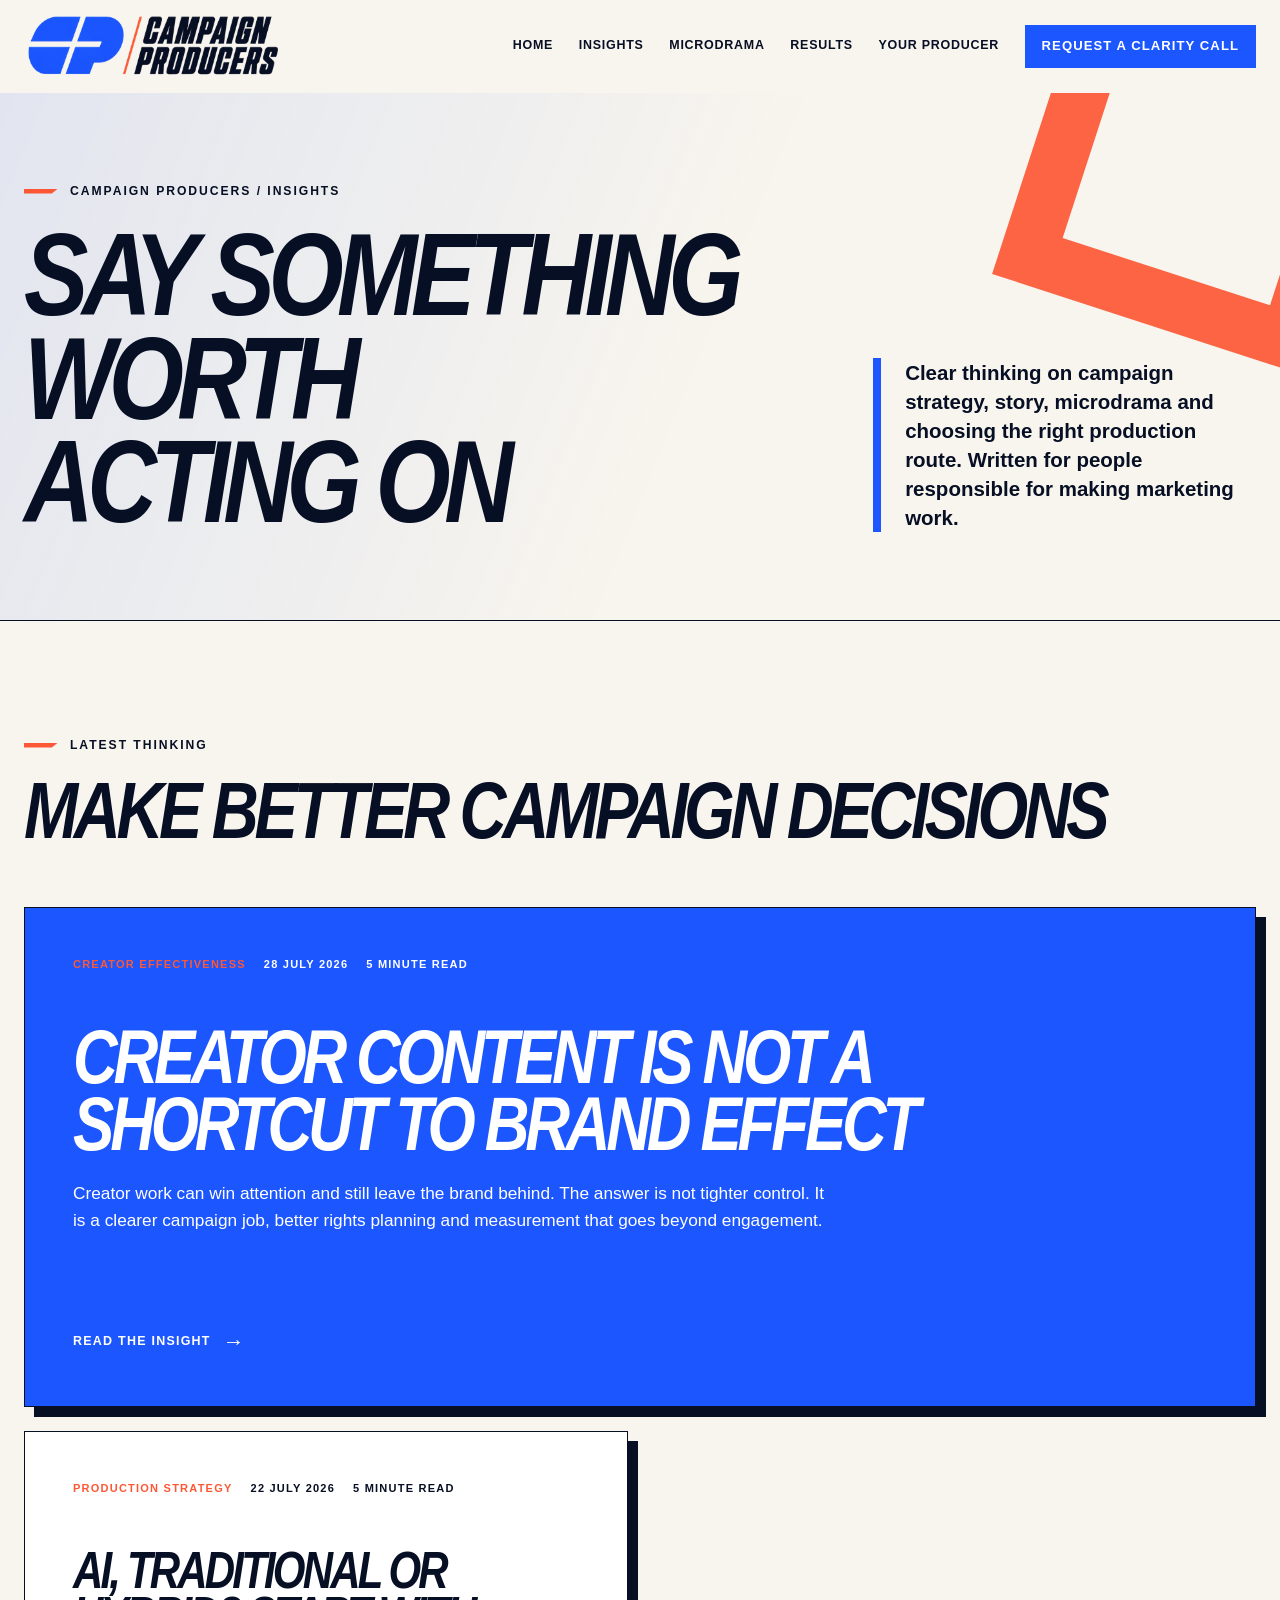
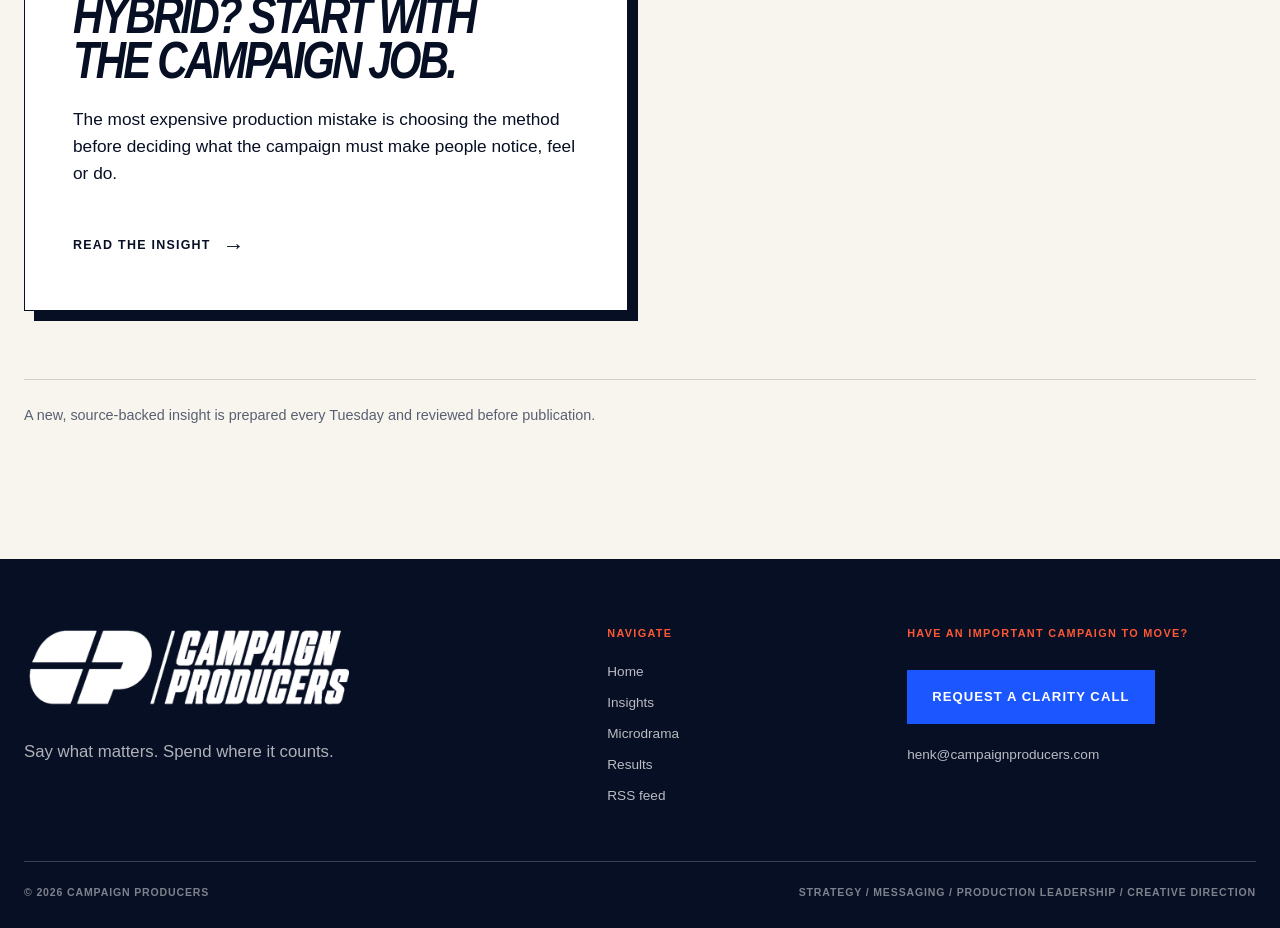
==== commit ba4aaad8: "Add weekly creator effectiveness insight" ====
--- a/insights/index.html
+++ b/insights/index.html
@@ -76,6 +76,14 @@
 <!-- AUTOMATED_POSTS_START -->
 <article class="insight-card reveal">
 <div>
+<div class="insight-card-topline"><span>Creator effectiveness</span><time datetime="2026-07-28">28 July 2026</time><span>5 minute read</span></div>
+<h2><a href="/insights/creator-content-brand-effect/">Creator content is not a shortcut to brand effect</a></h2>
+<p>Creator work can win attention and still leave the brand behind. The answer is not tighter control. It is a clearer campaign job, better rights planning and measurement that goes beyond engagement.</p>
+</div>
+<a aria-label="Read Creator content is not a shortcut to brand effect" class="insight-card-link" href="/insights/creator-content-brand-effect/">Read the insight</a>
+</article>
+<article class="insight-card reveal">
+<div>
 <div class="insight-card-topline"><span>Production strategy</span><time datetime="2026-07-22">22 July 2026</time><span>5 minute read</span></div>
 <h2><a href="/insights/ai-traditional-or-hybrid-production/">AI, traditional or hybrid? Start with the campaign job.</a></h2>
 <p>The most expensive production mistake is choosing the method before deciding what the campaign must make people notice, feel or do.</p>
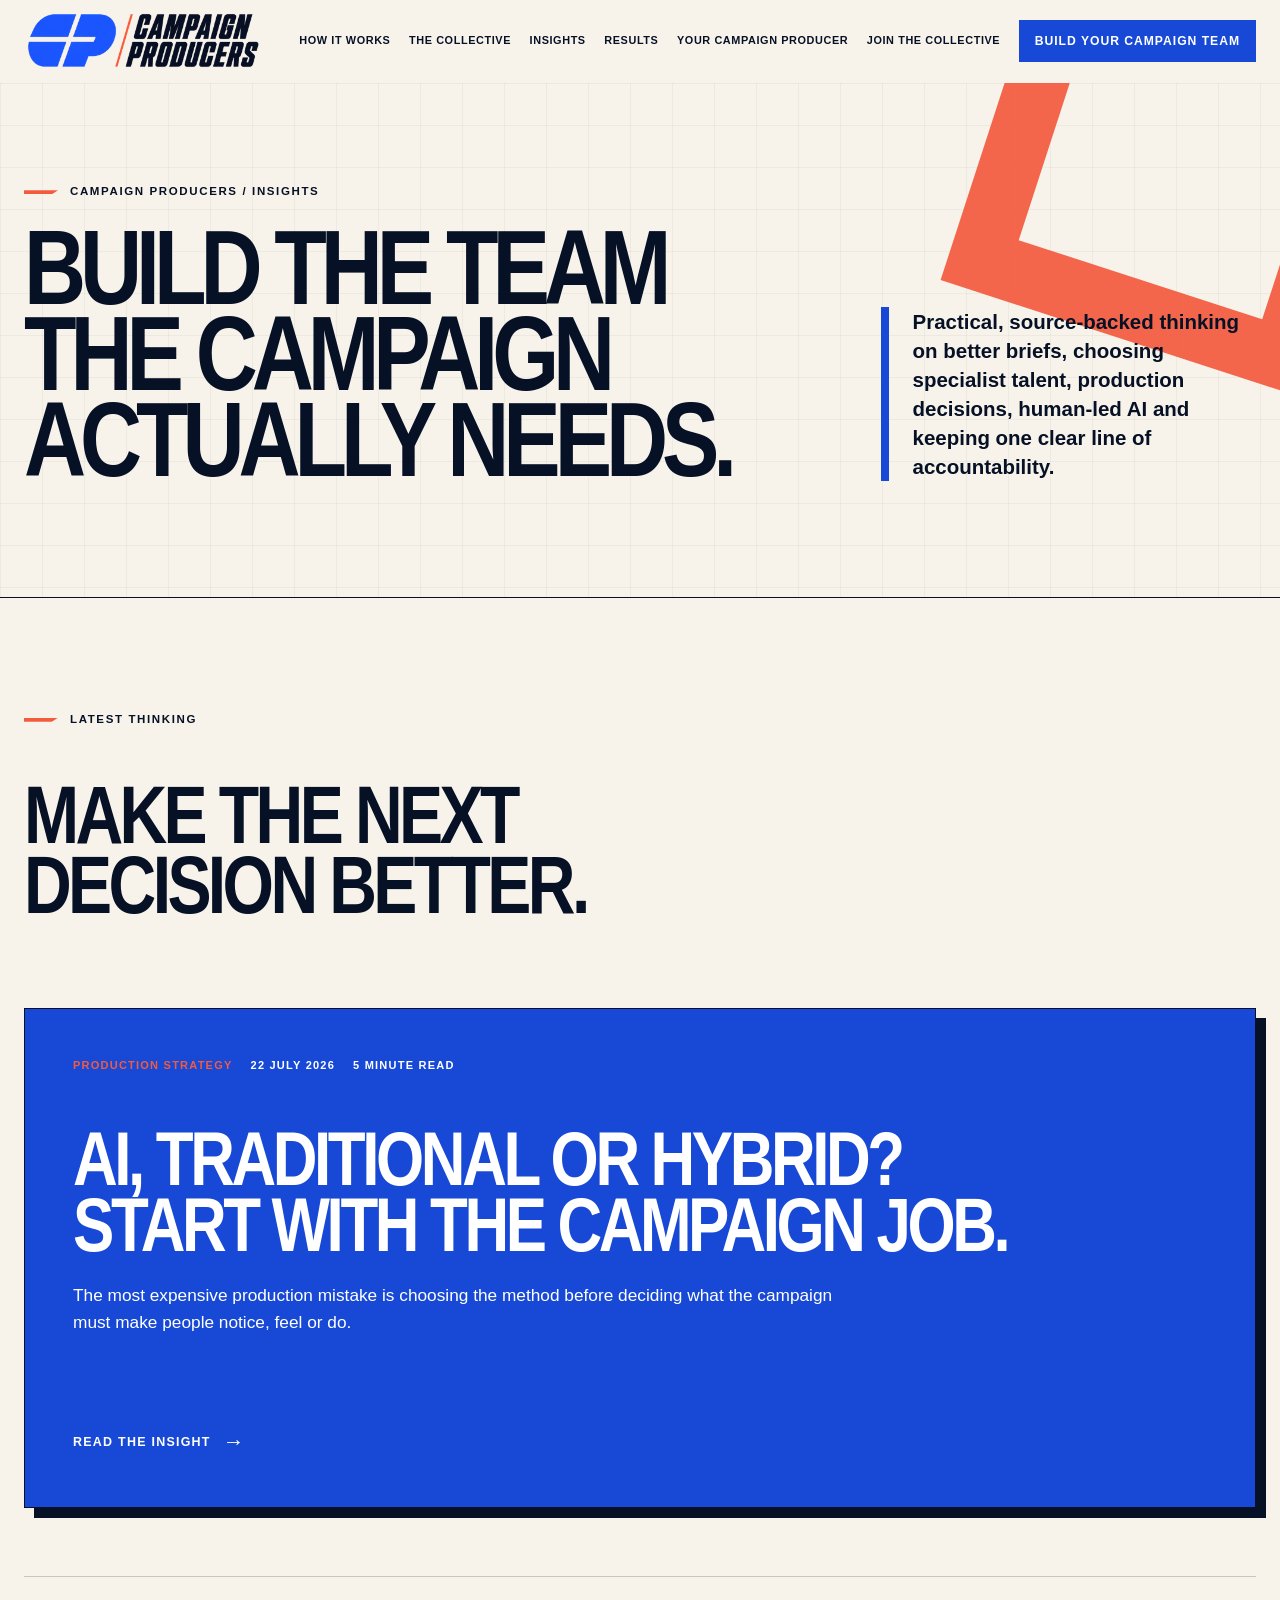
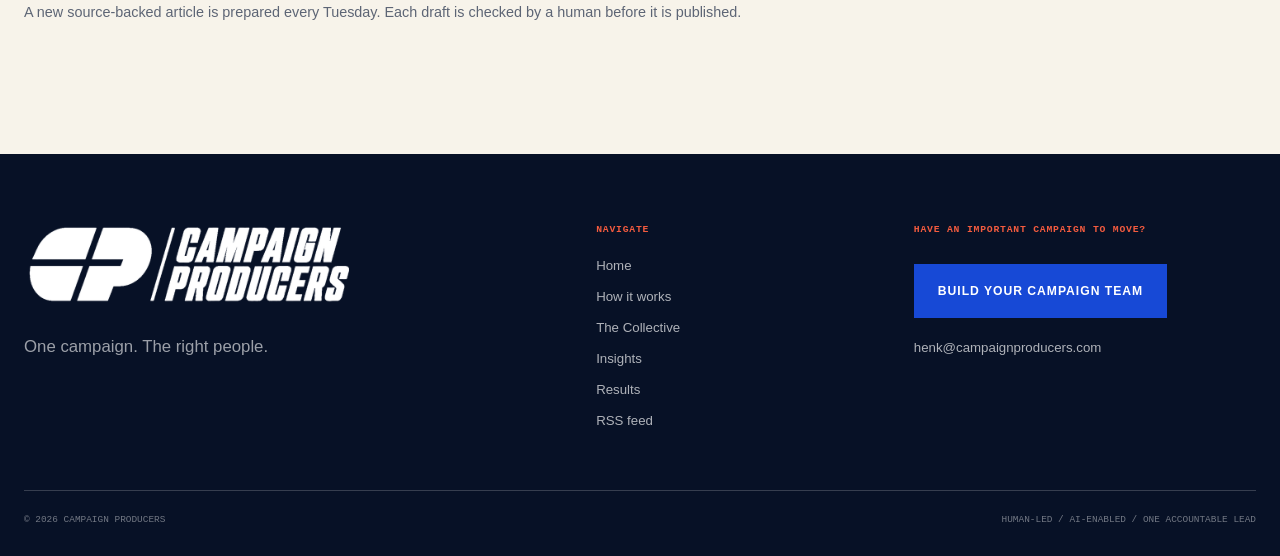
==== commit d80bffb8: "Launch the new Campaign Producers direction" ====
--- a/insights/index.html
+++ b/insights/index.html
@@ -1,126 +1,131 @@
-<!DOCTYPE html>
+<!doctype html>
 <html lang="en-GB">
 <head>
-<meta charset="utf-8"/>
-<meta content="width=device-width, initial-scale=1" name="viewport"/>
-<title>Campaign Insights | Campaign Producers</title>
-<meta content="Practical thinking on campaign strategy, microdrama, AI production and making every campaign asset earn its place." name="description"/>
-<meta content="#F8F5EE" name="theme-color"/>
-<link href="https://www.campaignproducers.com/insights/" rel="canonical"/>
-<link href="https://www.campaignproducers.com/rss.xml" rel="alternate" title="Campaign Producers Insights" type="application/rss+xml"/>
-<meta content="Campaign Insights | Campaign Producers" property="og:title"/>
-<meta content="Practical thinking on campaign strategy, microdrama, AI production and smarter production decisions." property="og:description"/>
-<meta content="website" property="og:type"/>
-<meta content="https://www.campaignproducers.com/insights/" property="og:url"/>
-<meta content="Campaign Producers" property="og:site_name"/>
-<meta content="https://www.campaignproducers.com/assets/images/dazn-queensberry.jpg" property="og:image"/>
-<meta content="Campaign Producers campaign work" property="og:image:alt"/>
-<meta content="summary_large_image" name="twitter:card"/>
-<meta content="Campaign Insights | Campaign Producers" name="twitter:title"/>
-<meta content="Practical thinking on campaign strategy, microdrama, AI production and smarter production decisions." name="twitter:description"/>
-<meta content="https://www.campaignproducers.com/assets/images/dazn-queensberry.jpg" name="twitter:image"/>
-<link href="../assets/images/campaign-producers-mark.png" rel="icon" type="image/png"/>
-<link href="../assets/css/styles.css" rel="stylesheet"/>
-<link href="../assets/css/insights.css" rel="stylesheet"/>
-<script type="application/ld+json">{
-  "@context": "https://schema.org",
-  "@type": "Blog",
-  "name": "Campaign Producers Insights",
-  "url": "https://www.campaignproducers.com/insights/",
-  "description": "Practical thinking on campaign strategy, microdrama, AI production and smarter production decisions.",
-  "publisher": {
-    "@type": "Organization",
-    "name": "Campaign Producers",
-    "url": "https://www.campaignproducers.com/"
-  }
-}</script>
+  <meta charset="utf-8">
+  <meta name="viewport" content="width=device-width, initial-scale=1">
+  <title>Campaign Insights | Campaign Producers</title>
+  <meta name="description" content="Practical, source-backed thinking on campaign briefs, specialist teams, production choices, AI and accountable campaign leadership.">
+  <meta name="theme-color" content="#f7f3ea">
+  <link rel="canonical" href="https://www.campaignproducers.com/insights/">
+  <link rel="alternate" type="application/rss+xml" title="Campaign Producers Insights" href="https://www.campaignproducers.com/rss.xml">
+  <meta property="og:title" content="Campaign Insights | Campaign Producers">
+  <meta property="og:description" content="Clear thinking for people building campaigns, choosing talent and making every specialist earn their place.">
+  <meta property="og:type" content="website">
+  <meta property="og:url" content="https://www.campaignproducers.com/insights/">
+  <meta property="og:site_name" content="Campaign Producers">
+  <meta property="og:image" content="https://www.campaignproducers.com/og.png">
+  <meta property="og:image:alt" content="Campaign Producers: One campaign. The right people.">
+  <meta name="twitter:card" content="summary_large_image">
+  <meta name="twitter:title" content="Campaign Insights | Campaign Producers">
+  <meta name="twitter:description" content="Clear thinking for people building campaigns, choosing talent and making every specialist earn their place.">
+  <meta name="twitter:image" content="https://www.campaignproducers.com/og.png">
+  <link rel="icon" href="/assets/images/campaign-producers-mark.png" type="image/png">
+  <link rel="stylesheet" href="/assets/css/styles.css">
+  <link rel="stylesheet" href="/assets/css/insights.css">
+  <script type="application/ld+json">
+    {
+      "@context": "https://schema.org",
+      "@type": "Blog",
+      "name": "Campaign Producers Insights",
+      "url": "https://www.campaignproducers.com/insights/",
+      "description": "Practical, source-backed thinking on campaign briefs, specialist teams, production choices, AI and accountable campaign leadership.",
+      "publisher": {
+        "@type": "Organization",
+        "name": "Campaign Producers",
+        "url": "https://www.campaignproducers.com/"
+      }
+    }
+  </script>
 </head>
 <body>
-<a class="skip-link" href="#main">Skip to content</a>
-<header class="site-header" data-header="">
-<div class="shell header-inner">
-<a aria-label="Campaign Producers home" class="brand" href="/">
-<img alt="Campaign Producers" src="../assets/images/campaign-producers-logo.png"/>
-</a>
-<button aria-controls="site-nav" aria-expanded="false" aria-label="Toggle navigation" class="nav-toggle" data-nav-toggle="" type="button">
-<span class="nav-toggle-label">Menu</span>
-<span aria-hidden="true" class="nav-toggle-lines"><i></i><i></i></span>
-</button>
-<nav aria-label="Primary navigation" class="site-nav" data-nav="" id="site-nav">
-<a href="/">Home</a>
-<a aria-current="page" href="/insights/">Insights</a>
-<a href="/microdramas/">Microdrama</a>
-<a href="/#proof">Results</a>
-<a href="/#producer">Your producer</a>
-<a class="button button-small button-primary" href="/#start">Request a clarity call</a>
-</nav>
-</div>
-</header>
-<main id="main">
-<section class="insights-hero">
-<div class="shell insights-hero-inner">
-<div>
-<p class="eyebrow"><span></span>Campaign Producers / Insights</p>
-<h1>SAY SOMETHING WORTH ACTING ON</h1>
-</div>
-<p class="insights-intro">Clear thinking on campaign strategy, story, microdrama and choosing the right production route. Written for people responsible for making marketing work.</p>
-</div>
-</section>
-<section class="section-pad" aria-labelledby="latest-insights">
-<div class="shell">
-<div class="section-heading">
-<p class="eyebrow"><span></span>Latest thinking</p>
-<h2 id="latest-insights">MAKE BETTER CAMPAIGN DECISIONS</h2>
-</div>
-<div class="insights-grid">
-<!-- AUTOMATED_POSTS_START -->
-<article class="insight-card reveal">
-<div>
-<div class="insight-card-topline"><span>Creator effectiveness</span><time datetime="2026-07-28">28 July 2026</time><span>5 minute read</span></div>
-<h2><a href="/insights/creator-content-brand-effect/">Creator content is not a shortcut to brand effect</a></h2>
-<p>Creator work can win attention and still leave the brand behind. The answer is not tighter control. It is a clearer campaign job, better rights planning and measurement that goes beyond engagement.</p>
-</div>
-<a aria-label="Read Creator content is not a shortcut to brand effect" class="insight-card-link" href="/insights/creator-content-brand-effect/">Read the insight</a>
-</article>
-<article class="insight-card reveal">
-<div>
-<div class="insight-card-topline"><span>Production strategy</span><time datetime="2026-07-22">22 July 2026</time><span>5 minute read</span></div>
-<h2><a href="/insights/ai-traditional-or-hybrid-production/">AI, traditional or hybrid? Start with the campaign job.</a></h2>
-<p>The most expensive production mistake is choosing the method before deciding what the campaign must make people notice, feel or do.</p>
-</div>
-<a aria-label="Read AI, traditional or hybrid? Start with the campaign job." class="insight-card-link" href="/insights/ai-traditional-or-hybrid-production/">Read the insight</a>
-</article>
-<!-- AUTOMATED_POSTS_END -->
-</div>
-<p class="insights-note">A new, source-backed insight is prepared every Tuesday and reviewed before publication.</p>
-</div>
-</section>
-</main>
-<footer class="site-footer">
-<div class="shell footer-grid">
-<div class="footer-brand">
-<img alt="Campaign Producers" src="../assets/images/campaign-producers-logo.png"/>
-<p>Say what matters. Spend where it counts.</p>
-</div>
-<div class="footer-links">
-<span>Navigate</span>
-<a href="/">Home</a>
-<a href="/insights/">Insights</a>
-<a href="/microdramas/">Microdrama</a>
-<a href="/#proof">Results</a>
-<a href="/rss.xml">RSS feed</a>
-</div>
-<div class="footer-action">
-<span>Have an important campaign to move?</span>
-<a class="button button-primary" href="/#start">Request a clarity call</a>
-<a class="footer-email" href="mailto:henk@campaignproducers.com">henk@campaignproducers.com</a>
-</div>
-</div>
-<div class="shell footer-bottom">
-<span>© <span data-year="">2026</span> Campaign Producers</span>
-<span>Strategy / Messaging / Production leadership / Creative direction</span>
-</div>
-</footer>
-<script defer="" src="../assets/js/site.js"></script>
+  <a class="skip-link" href="#main">Skip to content</a>
+
+  <header class="site-header" data-header>
+    <div class="shell header-inner">
+      <a class="brand" href="/" aria-label="Campaign Producers home">
+        <img src="/assets/images/campaign-producers-logo.png" alt="Campaign Producers" width="800" height="208">
+      </a>
+      <button class="nav-toggle" type="button" aria-controls="site-nav" aria-expanded="false" aria-label="Open navigation" data-nav-toggle>
+        <span class="nav-toggle-label">Menu</span>
+        <span class="nav-toggle-lines" aria-hidden="true"><i></i><i></i></span>
+      </button>
+      <nav class="site-nav" id="site-nav" aria-label="Primary navigation" data-nav>
+        <a href="/#process">How it works</a>
+        <a href="/#collective">The Collective</a>
+        <a href="/insights/" aria-current="page">Insights</a>
+        <a href="/#proof">Results</a>
+        <a href="/#producer">Your Campaign Producer</a>
+        <a href="/#join">Join the Collective</a>
+        <a class="button button-small button-primary" href="/#start">Build Your Campaign Team</a>
+      </nav>
+    </div>
+  </header>
+
+  <main id="main">
+    <section class="insights-hero">
+      <div class="shell insights-hero-inner">
+        <div>
+          <p class="eyebrow"><span></span>Campaign Producers / Insights</p>
+          <h1>Build the team the campaign actually needs.</h1>
+        </div>
+        <p class="insights-intro">Practical, source-backed thinking on better briefs, choosing specialist talent, production decisions, human-led AI and keeping one clear line of accountability.</p>
+      </div>
+    </section>
+
+    <section class="section-pad" aria-labelledby="latest-insights">
+      <div class="shell">
+        <div class="section-heading">
+          <p class="eyebrow"><span></span>Latest thinking</p>
+          <h2 id="latest-insights">Make the next decision better.</h2>
+        </div>
+        <div class="insights-grid">
+          <!-- AUTOMATED_POSTS_START -->
+          <article class="insight-card reveal">
+            <div>
+              <div class="insight-card-topline">
+                <span>Production strategy</span>
+                <time datetime="2026-07-22">22 July 2026</time>
+                <span>5 minute read</span>
+              </div>
+              <h2><a href="/insights/ai-traditional-or-hybrid-production/">AI, traditional or hybrid? Start with the campaign job.</a></h2>
+              <p>The most expensive production mistake is choosing the method before deciding what the campaign must make people notice, feel or do.</p>
+            </div>
+            <a class="insight-card-link" href="/insights/ai-traditional-or-hybrid-production/" aria-label="Read AI, traditional or hybrid? Start with the campaign job.">Read the insight</a>
+          </article>
+          <!-- AUTOMATED_POSTS_END -->
+        </div>
+        <p class="insights-note">A new source-backed article is prepared every Tuesday. Each draft is checked by a human before it is published.</p>
+      </div>
+    </section>
+  </main>
+
+  <footer class="site-footer">
+    <div class="shell footer-grid">
+      <div class="footer-brand">
+        <img src="/assets/images/campaign-producers-logo.png" alt="Campaign Producers" width="800" height="208">
+        <p>One campaign. The right people.</p>
+      </div>
+      <div class="footer-links">
+        <span>Navigate</span>
+        <a href="/">Home</a>
+        <a href="/#process">How it works</a>
+        <a href="/#collective">The Collective</a>
+        <a href="/insights/">Insights</a>
+        <a href="/#proof">Results</a>
+        <a href="/rss.xml">RSS feed</a>
+      </div>
+      <div class="footer-action">
+        <span>Have an important campaign to move?</span>
+        <a class="button button-primary" href="/#start">Build Your Campaign Team</a>
+        <a class="footer-email" href="mailto:henk@campaignproducers.com">henk@campaignproducers.com</a>
+      </div>
+    </div>
+    <div class="shell footer-bottom">
+      <span>© <span data-year>2026</span> Campaign Producers</span>
+      <span>Human-led / AI-enabled / One accountable lead</span>
+    </div>
+  </footer>
+
+  <script defer src="/assets/js/site.js"></script>
 </body>
 </html>
--- a/assets/css/styles.css
+++ b/assets/css/styles.css
@@ -1,69 +1,97 @@
 :root {
-  --ivory: #f8f5ee;
-  --ink: #070f24;
-  --cobalt: #1c56fe;
-  --coral: #fd5836;
+  --paper: #f7f3ea;
+  --paper-deep: #ebe5d9;
+  --ink: #071126;
+  --ink-soft: #18243a;
+  --cobalt: #1749d6;
+  --cobalt-bright: #2459ff;
+  --coral: #f35b3f;
   --white: #ffffff;
-  --muted: #596071;
-  --line: rgba(7, 15, 36, 0.17);
-  --soft: #ede8de;
+  --muted: #5d6575;
+  --line: rgba(7, 17, 38, 0.2);
+  --line-light: rgba(255, 255, 255, 0.23);
   --display: "Arial Narrow", "Helvetica Neue Condensed", "Liberation Sans Narrow", Arial, sans-serif;
-  --body: Arial, Helvetica, sans-serif;
-  --shell: 1240px;
-  --header-height: 92px;
-  --radius: 0;
-  --shadow: 0 28px 70px rgba(7, 15, 36, 0.14);
-}
-
-*, *::before, *::after { box-sizing: border-box; }
+  --body: "Helvetica Neue", Helvetica, Arial, sans-serif;
+  --mono: "SFMono-Regular", Consolas, "Liberation Mono", monospace;
+  --shell: 1280px;
+  --header-height: 82px;
+}
+
+*,
+*::before,
+*::after {
+  box-sizing: border-box;
+}
 
 html {
   scroll-behavior: smooth;
-  scroll-padding-top: calc(var(--header-height) + 18px);
+  scroll-padding-top: calc(var(--header-height) + 20px);
 }
 
 body {
   margin: 0;
-  background: var(--ivory);
+  overflow-x: hidden;
+  background: var(--paper);
   color: var(--ink);
   font-family: var(--body);
   font-size: 16px;
-  line-height: 1.55;
+  line-height: 1.58;
   -webkit-font-smoothing: antialiased;
-  overflow-x: hidden;
-}
-
-body.nav-open { overflow: hidden; }
-
-img { display: block; max-width: 100%; }
-a { color: inherit; text-decoration: none; }
-button, input, textarea, select { font: inherit; }
-button, summary { cursor: pointer; }
+}
+
+body.nav-open {
+  overflow: hidden;
+}
+
+img {
+  display: block;
+  max-width: 100%;
+}
+
+a {
+  color: inherit;
+  text-decoration: none;
+}
+
+button,
+input,
+select,
+textarea {
+  font: inherit;
+}
+
+button,
+summary {
+  cursor: pointer;
+}
 
 ::selection {
-  background: var(--cobalt);
-  color: var(--white);
+  background: var(--coral);
+  color: var(--ink);
+}
+
+:focus-visible {
+  outline: 3px solid var(--coral);
+  outline-offset: 4px;
 }
 
 .skip-link {
   position: fixed;
+  z-index: 1000;
   top: 10px;
   left: 10px;
-  z-index: 1000;
   padding: 10px 14px;
   background: var(--white);
   color: var(--ink);
   opacity: 0;
   pointer-events: none;
-  transform: translateY(-180%);
-  visibility: hidden;
+  transform: translateY(-150%);
 }
 
 .skip-link:focus-visible {
   opacity: 1;
   pointer-events: auto;
   transform: translateY(0);
-  visibility: visible;
 }
 
 .shell {
@@ -71,42 +99,55 @@
   margin-inline: auto;
 }
 
-.section-pad { padding: 118px 0; }
-
-h1, h2, h3, p { margin-top: 0; }
-h1, h2, h3 {
-  overflow-wrap: break-word;
+.section-pad {
+  padding: clamp(90px, 9vw, 138px) 0;
+}
+
+h1,
+h2,
+h3,
+p {
+  margin-top: 0;
+}
+
+h1,
+h2,
+h3 {
+  margin-bottom: 0;
+  font-family: var(--display);
+  font-weight: 900;
+  letter-spacing: -0.045em;
+  line-height: 0.94;
   text-wrap: balance;
 }
 
-h1, h2 {
-  font-family: var(--display);
-  font-style: italic;
-  font-weight: 900;
-  letter-spacing: -0.055em;
+h1,
+h2 {
+  text-transform: uppercase;
+}
+
+h1 {
+  font-size: clamp(4.35rem, 6.1vw, 5.85rem);
+  letter-spacing: -0.058em;
+  line-height: 0.82;
+}
+
+h1 span {
+  display: block;
+  white-space: nowrap;
+}
+
+h1 span:last-child {
+  color: var(--cobalt);
+}
+
+h2 {
+  font-size: clamp(3.6rem, 6.3vw, 6.7rem);
   line-height: 0.88;
-  text-transform: uppercase;
-}
-
-h1 {
-  max-width: 790px;
-  margin-bottom: 30px;
-  font-size: clamp(4.35rem, 8.15vw, 8.3rem);
-}
-
-h2 {
-  margin-bottom: 28px;
-  font-size: clamp(3.25rem, 6.2vw, 6.4rem);
 }
 
 h3 {
-  font-family: var(--display);
-  font-size: clamp(1.9rem, 2.7vw, 3rem);
-  font-style: italic;
-  font-weight: 900;
-  letter-spacing: -0.04em;
-  line-height: 0.98;
-  text-transform: uppercase;
+  font-size: clamp(1.75rem, 2.5vw, 2.7rem);
 }
 
 .eyebrow {
@@ -114,35 +155,63 @@
   align-items: center;
   gap: 12px;
   margin-bottom: 24px;
-  color: var(--ink);
-  font-size: 0.76rem;
+  font-size: 0.72rem;
   font-weight: 800;
-  letter-spacing: 0.16em;
-  line-height: 1;
+  letter-spacing: 0.14em;
+  line-height: 1.2;
   text-transform: uppercase;
 }
 
 .eyebrow > span {
+  flex: 0 0 auto;
   width: 34px;
-  height: 5px;
+  height: 4px;
   background: var(--coral);
   clip-path: polygon(0 0, 100% 0, 82% 100%, 0 100%);
 }
 
-.eyebrow-light { color: var(--coral); }
-.eyebrow-centred { justify-content: center; }
+.eyebrow-light {
+  color: var(--coral);
+}
 
 .large-copy {
-  font-size: clamp(1.25rem, 2vw, 1.72rem);
+  font-size: clamp(1.25rem, 1.85vw, 1.65rem);
   font-weight: 700;
   line-height: 1.35;
+}
+
+.section-index {
+  display: flex;
+  align-items: center;
+  justify-content: space-between;
+  margin-bottom: clamp(45px, 6vw, 78px);
+  border-top: 1px solid var(--ink);
+  padding-top: 12px;
+  color: var(--muted);
+  font-family: var(--mono);
+  font-size: 0.68rem;
+  font-weight: 700;
+  letter-spacing: 0.09em;
+  text-transform: uppercase;
+}
+
+.section-index::after {
+  width: 9px;
+  height: 9px;
+  background: var(--coral);
+  content: "";
+}
+
+.section-index-light {
+  border-color: var(--line-light);
+  color: rgba(255, 255, 255, 0.58);
 }
 
 .button-row {
   display: flex;
   flex-wrap: wrap;
   align-items: center;
-  gap: 14px;
+  gap: 16px;
 }
 
 .button {
@@ -152,64 +221,81 @@
   justify-content: center;
   gap: 14px;
   border: 1px solid var(--ink);
-  padding: 13px 24px;
-  font-size: 0.82rem;
-  font-weight: 800;
+  padding: 14px 23px;
+  background: transparent;
+  color: var(--ink);
+  font-size: 0.76rem;
+  font-weight: 900;
   letter-spacing: 0.08em;
   line-height: 1;
-  text-transform: uppercase;
-  transition: background 180ms ease, color 180ms ease, border-color 180ms ease, transform 180ms ease;
-}
-
-.button:hover, .button:focus-visible { transform: translateY(-2px); }
+  text-align: center;
+  text-transform: uppercase;
+  transition: color 180ms ease, background 180ms ease, border-color 180ms ease, box-shadow 180ms ease, transform 180ms ease;
+}
+
+.button:hover {
+  transform: translateY(-2px);
+}
 
 .button-primary {
   border-color: var(--cobalt);
   background: var(--cobalt);
   color: var(--white);
-  box-shadow: 8px 8px 0 var(--ink);
-}
-
-.button-primary:hover, .button-primary:focus-visible {
+  box-shadow: 7px 7px 0 var(--ink);
+}
+
+.button-primary:hover,
+.button-primary:focus-visible {
   border-color: var(--ink);
   background: var(--ink);
   box-shadow: 5px 5px 0 var(--coral);
 }
 
 .button-coral {
+  border-color: var(--coral);
   background: var(--coral);
   color: var(--ink);
   box-shadow: 7px 7px 0 var(--white);
 }
 
 .button-coral:hover,
-.button-coral:focus-visible { background: var(--white); }
+.button-coral:focus-visible {
+  border-color: var(--white);
+  background: var(--white);
+}
 
 .button-quiet {
   border-color: transparent;
-  background: transparent;
-  color: var(--ink);
-}
-
-.button-quiet:hover, .button-quiet:focus-visible { border-color: var(--ink); }
-.button-small { min-height: 43px; padding: 10px 16px; box-shadow: none; }
+}
+
+.button-quiet:hover,
+.button-quiet:focus-visible {
+  border-color: var(--ink);
+  background: rgba(255, 255, 255, 0.48);
+}
+
+.button-small {
+  min-height: 42px;
+  padding: 11px 15px;
+  box-shadow: none;
+}
 
 /* Header */
 .site-header {
   position: sticky;
+  z-index: 100;
   top: 0;
-  z-index: 100;
   min-height: var(--header-height);
   border-bottom: 1px solid transparent;
-  background: rgba(248, 245, 238, 0.94);
+  background: rgba(247, 243, 234, 0.94);
   backdrop-filter: blur(14px);
   transition: min-height 180ms ease, border-color 180ms ease, box-shadow 180ms ease;
 }
 
 .site-header.is-scrolled {
-  min-height: 74px;
+  min-height: 70px;
   border-color: var(--line);
-  box-shadow: 0 10px 30px rgba(7, 15, 36, 0.05);
+  box-shadow: 0 12px 34px rgba(7, 17, 38, 0.06);
 }
 
 .header-inner {
@@ -217,31 +303,42 @@
   min-height: inherit;
   align-items: center;
   justify-content: space-between;
-  gap: 32px;
-}
-
-.brand { position: relative; z-index: 102; width: 258px; }
-.brand img { width: 100%; mix-blend-mode: multiply; }
+  gap: 28px;
+}
+
+.brand {
+  position: relative;
+  z-index: 102;
+  width: 238px;
+  flex: 0 0 auto;
+}
+
+.brand img {
+  width: 100%;
+  height: auto;
+  mix-blend-mode: multiply;
+}
 
 .site-nav {
   display: flex;
   align-items: center;
-  gap: clamp(18px, 2vw, 31px);
+  gap: clamp(14px, 1.45vw, 24px);
 }
 
 .site-nav > a:not(.button) {
   position: relative;
-  padding: 9px 0;
-  font-size: 0.78rem;
-  font-weight: 800;
-  letter-spacing: 0.06em;
+  padding: 10px 0;
+  font-size: 0.68rem;
+  font-weight: 850;
+  letter-spacing: 0.055em;
+  white-space: nowrap;
   text-transform: uppercase;
 }
 
 .site-nav > a:not(.button)::after {
   position: absolute;
   right: 0;
-  bottom: 2px;
+  bottom: 4px;
   left: 0;
   height: 3px;
   background: var(--coral);
@@ -257,720 +354,1653 @@
   transform-origin: left;
 }
 
-.nav-toggle { display: none; }
+.nav-toggle {
+  display: none;
+}
 
 /* Hero */
 .hero {
   position: relative;
   overflow: hidden;
-  padding-top: 78px;
-  padding-bottom: 102px;
+  padding: clamp(58px, 6vw, 88px) 0 clamp(88px, 8vw, 124px);
+  background:
+    linear-gradient(rgba(7, 17, 38, 0.045) 1px, transparent 1px),
+    linear-gradient(90deg, rgba(7, 17, 38, 0.045) 1px, transparent 1px),
+    var(--paper);
+  background-size: 42px 42px;
 }
 
 .hero::before {
   position: absolute;
-  top: 8%;
-  right: -9%;
-  width: 36vw;
-  height: 36vw;
-  border: 1px solid rgba(28, 86, 254, 0.18);
+  top: -22%;
+  right: -14%;
+  width: 46vw;
+  height: 46vw;
+  border: 1px solid rgba(23, 73, 214, 0.18);
   border-radius: 50%;
   content: "";
 }
 
 .hero-grid {
+  position: relative;
   display: grid;
   align-items: center;
-  gap: clamp(42px, 6vw, 90px);
-  grid-template-columns: minmax(0, 1.1fr) minmax(360px, 0.75fr);
-}
-
-.hero-copy { position: relative; z-index: 1; }
-
-.hero-copy h1::after {
-  display: inline-block;
-  width: 0.18em;
-  height: 0.18em;
-  margin-left: 0.08em;
+  gap: clamp(52px, 7vw, 100px);
+  grid-template-columns: minmax(0, 1.28fr) minmax(370px, 0.72fr);
+}
+
+.hero-copy {
+  position: relative;
+  z-index: 1;
+}
+
+.hero-copy h1 {
+  max-width: 850px;
+  margin-bottom: 32px;
+}
+
+.hero-lead {
+  max-width: 760px;
+  margin-bottom: 34px;
+  font-size: clamp(1.18rem, 1.8vw, 1.48rem);
+  line-height: 1.43;
+}
+
+.trust-line {
+  display: flex;
+  align-items: center;
+  gap: 11px;
+  margin: 27px 0 0;
+  font-size: 0.77rem;
+  font-weight: 800;
+}
+
+.trust-line i {
+  display: block;
+  width: 10px;
+  height: 10px;
+  background: var(--coral);
+}
+
+.assembly-sheet {
+  position: relative;
+  border: 1px solid var(--ink);
+  padding: 20px;
+  background: var(--white);
+  box-shadow: 15px 15px 0 var(--cobalt);
+}
+
+.assembly-sheet::before {
+  position: absolute;
+  top: -9px;
+  left: 22px;
+  width: 54px;
+  height: 6px;
   background: var(--coral);
   content: "";
-  vertical-align: 0.1em;
-}
-
-.hero-lead {
-  max-width: 670px;
-  margin-bottom: 32px;
-  font-size: clamp(1.15rem, 1.75vw, 1.48rem);
-  line-height: 1.45;
-}
-
-.microcopy {
-  margin: 28px 0 0;
-  color: var(--muted);
-  font-size: 0.82rem;
-  font-weight: 700;
-}
-
-.campaign-board {
-  position: relative;
-  border: 1px solid var(--ink);
-  background: var(--white);
-  box-shadow: 16px 16px 0 var(--cobalt);
-}
-
-.campaign-board::before {
-  position: absolute;
-  top: -15px;
-  left: -1px;
-  width: 86px;
-  height: 8px;
-  background: var(--coral);
-  clip-path: polygon(0 0, 100% 0, 88% 100%, 0 100%);
-  content: "";
-}
-
-.board-topline {
+  animation: line-draw 650ms 180ms both;
+  transform-origin: left;
+}
+
+.sheet-meta,
+.ledger-head {
   display: flex;
   align-items: center;
   justify-content: space-between;
-  border-bottom: 1px solid var(--line);
-  padding: 16px 18px;
-  font-size: 0.67rem;
+  gap: 20px;
+  border-bottom: 1px solid var(--ink);
+  padding-bottom: 13px;
+  font-family: var(--mono);
+  font-size: 0.59rem;
   font-weight: 800;
-  letter-spacing: 0.14em;
-}
-
-.board-stage {
-  display: grid;
-  gap: 10px;
-  padding: 18px;
-}
-
-.board-card {
+  letter-spacing: 0.08em;
+  text-transform: uppercase;
+}
+
+.sheet-objective {
   position: relative;
-  min-height: 118px;
+  margin-top: 18px;
   border: 1px solid var(--ink);
-  padding: 25px 24px 21px 74px;
-  overflow: hidden;
-}
-
-.board-card p {
-  margin-bottom: 5px;
-  font-size: 0.68rem;
-  font-weight: 800;
-  letter-spacing: 0.12em;
-  text-transform: uppercase;
-}
-
-.board-card strong {
-  display: block;
-  font-family: var(--display);
-  font-size: clamp(1.62rem, 2.4vw, 2.3rem);
-  font-style: italic;
-  font-weight: 900;
-  letter-spacing: -0.035em;
-  line-height: 0.95;
-  text-transform: uppercase;
-}
-
-.board-number {
+  padding: 18px 20px;
+  background: var(--paper);
+}
+
+.sheet-objective::before {
   position: absolute;
   top: 0;
   bottom: 0;
   left: 0;
+  width: 7px;
+  background: var(--coral);
+  content: "";
+}
+
+.sheet-objective small,
+.sheet-objective span {
+  display: block;
+  margin-left: 9px;
+  font-family: var(--mono);
+  font-size: 0.57rem;
+  font-weight: 700;
+  letter-spacing: 0.08em;
+  text-transform: uppercase;
+}
+
+.sheet-objective strong {
+  display: block;
+  margin: 8px 0 8px 9px;
+  font-family: var(--display);
+  font-size: clamp(1.8rem, 2.7vw, 2.7rem);
+  letter-spacing: -0.035em;
+  line-height: 0.92;
+  text-transform: uppercase;
+}
+
+.sheet-connector {
   display: grid;
-  width: 48px;
+  height: 38px;
   place-items: center;
+}
+
+.sheet-connector i {
+  position: relative;
+  display: block;
+  width: 1px;
+  height: 100%;
+  background: var(--ink);
+}
+
+.sheet-connector i::after {
+  position: absolute;
+  bottom: -1px;
+  left: 50%;
+  width: 8px;
+  height: 8px;
+  border: 1px solid var(--ink);
+  background: var(--coral);
+  content: "";
+  transform: translateX(-50%) rotate(45deg);
+}
+
+.sheet-producer {
+  display: flex;
+  align-items: center;
+  justify-content: space-between;
+  gap: 14px;
+  border: 1px solid var(--ink);
+  padding: 14px 16px;
   background: var(--ink);
   color: var(--white);
-  font-size: 0.72rem;
+}
+
+.sheet-producer span {
+  color: var(--coral);
+  font-family: var(--mono);
+  font-size: 0.57rem;
   font-weight: 800;
-  writing-mode: vertical-rl;
-}
-
-.board-card-problem { background: var(--soft); }
-.board-card-problem .board-number { background: var(--coral); color: var(--ink); }
-.board-card-story { border-color: var(--cobalt); background: var(--cobalt); color: var(--white); }
-.board-card-story .board-number { background: var(--white); color: var(--cobalt); }
-
-.board-outcome {
+  letter-spacing: 0.08em;
+  text-transform: uppercase;
+}
+
+.sheet-producer strong {
+  font-family: var(--display);
+  font-size: 1.2rem;
+  letter-spacing: -0.02em;
+  line-height: 1;
+  text-align: right;
+  text-transform: uppercase;
+}
+
+.sheet-roles {
+  display: grid;
+  margin-top: 12px;
+  border-top: 1px solid var(--ink);
+  border-left: 1px solid var(--ink);
+  grid-template-columns: repeat(2, 1fr);
+}
+
+.sheet-roles > div {
+  position: relative;
+  min-height: 105px;
+  border-right: 1px solid var(--ink);
+  border-bottom: 1px solid var(--ink);
+  padding: 15px;
+  animation: role-settle 480ms both;
+}
+
+.sheet-roles > div:nth-child(1) { animation-delay: 220ms; }
+.sheet-roles > div:nth-child(2) { animation-delay: 300ms; }
+.sheet-roles > div:nth-child(3) { animation-delay: 380ms; }
+.sheet-roles > div:nth-child(4) { animation-delay: 460ms; }
+
+.sheet-roles span {
+  position: absolute;
+  top: 11px;
+  right: 12px;
+  color: var(--coral);
+  font-family: var(--mono);
+  font-size: 0.58rem;
+  font-weight: 800;
+}
+
+.sheet-roles strong {
+  display: block;
+  margin: 27px 0 6px;
+  font-family: var(--display);
+  font-size: 1.28rem;
+  letter-spacing: -0.02em;
+  line-height: 1;
+  text-transform: uppercase;
+}
+
+.sheet-roles small {
+  display: block;
+  color: var(--muted);
+  font-size: 0.58rem;
+  font-weight: 700;
+  line-height: 1.35;
+}
+
+.sheet-footer {
   display: flex;
   align-items: center;
-  justify-content: center;
-  gap: 9px;
-  border-top: 1px solid var(--ink);
-  padding: 19px 12px;
+  justify-content: space-between;
+  gap: 20px;
+  margin-top: 12px;
+  padding: 12px 14px;
+  background: var(--cobalt);
+  color: var(--white);
+}
+
+.sheet-footer span {
+  max-width: 120px;
+  font-family: var(--mono);
+  font-size: 0.53rem;
+  line-height: 1.4;
+  text-transform: uppercase;
+}
+
+.sheet-footer strong {
+  font-family: var(--display);
+  font-size: 1rem;
+  line-height: 1;
+  text-align: right;
+  text-transform: uppercase;
+}
+
+@keyframes line-draw {
+  from { transform: scaleX(0); }
+  to { transform: scaleX(1); }
+}
+
+@keyframes role-settle {
+  from { opacity: 0; transform: translateY(9px); }
+  to { opacity: 1; transform: translateY(0); }
+}
+
+/* Proof rail */
+.proof-rail {
+  padding: 27px 0;
   background: var(--ink);
   color: var(--white);
-  font-size: 0.68rem;
-  font-weight: 800;
-  letter-spacing: 0.08em;
-}
-
-.board-outcome i {
-  width: 18px;
-  height: 2px;
-  background: var(--coral);
-  transform: skewX(-25deg);
-}
-
-/* Proof rail */
-.proof-rail {
-  border-top: 1px solid var(--ink);
-  border-bottom: 1px solid var(--ink);
-  background: var(--ink);
-  color: var(--white);
-  padding: 24px 0 19px;
 }
 
 .proof-rail-grid {
   display: grid;
   align-items: center;
-  gap: 0;
   grid-template-columns: 1.2fr repeat(4, 1fr);
 }
 
-.proof-rail-intro {
+.proof-rail-label {
   display: flex;
   align-items: center;
-  gap: 12px;
-  padding-right: 30px;
-}
-
-.proof-rail-intro strong {
+  gap: 10px;
   margin: 0;
-  font-size: 0.72rem;
+  padding-right: 25px;
+  color: rgba(255, 255, 255, 0.62);
+  font-size: 0.66rem;
   font-weight: 800;
-  letter-spacing: 0.12em;
-  text-transform: uppercase;
-}
-
-.proof-rail-intro > span {
-  display: block;
-  width: 7px;
-  height: 45px;
-  flex: 0 0 auto;
+  letter-spacing: 0.1em;
+  line-height: 1.35;
+  text-transform: uppercase;
+}
+
+.proof-rail-label span {
+  width: 20px;
+  height: 4px;
   background: var(--coral);
-  transform: skewX(-13deg);
 }
 
 .rail-stat {
   min-height: 62px;
-  border-left: 1px solid rgba(255, 255, 255, 0.22);
-  padding: 0 20px;
+  border-left: 1px solid var(--line-light);
+  padding: 4px 18px;
 }
 
 .rail-stat strong {
   display: block;
-  margin-bottom: 3px;
   color: var(--coral);
   font-family: var(--display);
-  font-size: 1.78rem;
-  font-style: italic;
+  font-size: clamp(1.55rem, 2vw, 2.1rem);
+  letter-spacing: -0.035em;
   line-height: 1;
   text-transform: uppercase;
 }
 
-.rail-stat span { font-size: 0.67rem; font-weight: 700; letter-spacing: 0.06em; text-transform: uppercase; }
-.source-note,
-.rail-note { margin-top: 13px; margin-bottom: 0; color: rgba(255, 255, 255, 0.55); font-size: 0.68rem; }
-
-/* Shared headings */
-.section-heading { margin-bottom: 62px; }
-
+.rail-stat span {
+  display: block;
+  margin-top: 7px;
+  color: rgba(255, 255, 255, 0.68);
+  font-size: 0.62rem;
+  font-weight: 700;
+  line-height: 1.25;
+  text-transform: uppercase;
+}
+
+/* Shared section headings */
 .split-heading {
   display: grid;
-  align-items: end;
-  gap: 60px;
-  grid-template-columns: minmax(0, 1.25fr) minmax(280px, 0.6fr);
-}
-
-.split-heading > *, .heading-copy { min-width: 0; }
-
-.split-heading h2 { margin-bottom: 0; }
-.heading-copy { max-width: 520px; justify-self: end; }
-.heading-copy p:last-child { margin-bottom: 0; }
-.centred { max-width: 940px; margin-inline: auto; text-align: center; }
-.centred > p:last-child { max-width: 690px; margin-inline: auto; }
+  align-items: start;
+  gap: clamp(45px, 8vw, 120px);
+  grid-template-columns: minmax(0, 1.18fr) minmax(300px, 0.62fr);
+}
+
+.split-heading h2 {
+  max-width: 820px;
+}
+
+.heading-copy {
+  max-width: 590px;
+  justify-self: end;
+  padding-top: 34px;
+  color: var(--muted);
+  font-size: clamp(1.02rem, 1.3vw, 1.16rem);
+}
+
+.heading-copy p:last-child {
+  margin-bottom: 0;
+}
+
+.heading-copy strong {
+  color: var(--ink);
+}
 
 /* Problem */
-.problem-section { background: var(--ivory); }
-
-.problem-grid {
+.problem-section {
+  border-bottom: 1px solid var(--ink);
+}
+
+.choice-grid {
   display: grid;
+  margin-top: clamp(58px, 7vw, 92px);
   border-top: 1px solid var(--ink);
   border-left: 1px solid var(--ink);
   grid-template-columns: repeat(3, 1fr);
 }
 
-.problem-card {
-  min-height: 405px;
+.choice-card {
+  min-height: 365px;
   border-right: 1px solid var(--ink);
   border-bottom: 1px solid var(--ink);
-  padding: 31px;
-}
-
-.problem-card:nth-child(2) { background: var(--soft); }
-.problem-card > span {
+  padding: clamp(28px, 3vw, 42px);
+  background: rgba(255, 255, 255, 0.25);
+}
+
+.choice-card > span,
+.process-kicker,
+.case-kicker {
   display: block;
-  margin-bottom: 76px;
-  color: var(--ink);
-  font-size: 0.7rem;
+  margin-bottom: 60px;
+  color: var(--coral);
+  font-family: var(--mono);
+  font-size: 0.63rem;
   font-weight: 800;
-  letter-spacing: 0.12em;
-}
-
-.problem-card h3 { margin-bottom: 22px; }
-.problem-card p { margin-bottom: 0; color: var(--muted); }
-
-.principle-card {
+  letter-spacing: 0.08em;
+  text-transform: uppercase;
+}
+
+.choice-card h3 {
+  margin-bottom: 22px;
+  text-transform: uppercase;
+}
+
+.choice-card p {
+  margin-bottom: 0;
+  color: var(--muted);
+}
+
+.statement-card {
   position: relative;
+  display: grid;
+  align-items: center;
+  gap: 30px;
+  margin-top: 30px;
   border: 1px solid var(--ink);
-  border-top: 0;
-  padding: 34px 45px 34px 86px;
-  background: var(--cobalt);
-  color: var(--white);
-}
-
-.principle-card::before {
+  padding: clamp(28px, 4vw, 48px);
+  background: var(--white);
+  box-shadow: 11px 11px 0 var(--coral);
+  grid-template-columns: 160px 1fr;
+}
+
+.statement-card::before {
   position: absolute;
   top: 0;
   bottom: 0;
-  left: 0;
-  width: 18px;
-  background: var(--coral);
+  left: 160px;
+  width: 1px;
+  background: var(--ink);
   content: "";
 }
 
-.principle-card p {
+.statement-card span {
+  color: var(--cobalt);
+  font-family: var(--mono);
+  font-size: 0.65rem;
+  font-weight: 900;
+  letter-spacing: 0.09em;
+  text-transform: uppercase;
+}
+
+.statement-card p {
   margin: 0;
   font-family: var(--display);
-  font-size: clamp(2rem, 4vw, 4.2rem);
-  font-style: italic;
+  font-size: clamp(2rem, 3.4vw, 3.65rem);
   font-weight: 900;
-  letter-spacing: -0.04em;
-  line-height: 0.96;
-  text-transform: uppercase;
-}
-
-/* Guide and plan */
-.ink-section { background: var(--ink); color: var(--white); }
-.guide-intro-grid { display: grid; gap: 80px; grid-template-columns: 1.12fr 0.75fr; }
-.guide-intro h2 { margin-bottom: 0; }
-.guide-copy { padding-top: 45px; }
-.guide-copy p:last-child { margin-bottom: 0; color: rgba(255, 255, 255, 0.68); }
-
-.plan-section { position: relative; overflow: hidden; }
-.plan-section::after {
-  position: absolute;
-  right: -150px;
-  bottom: -180px;
-  width: 440px;
-  height: 440px;
-  border: 1px solid rgba(7, 15, 36, 0.12);
-  border-radius: 50%;
-  content: "";
-}
-
-.plan-grid {
-  position: relative;
-  z-index: 1;
-  display: grid;
-  margin: 0;
-  padding: 0;
-  list-style: none;
-  grid-template-columns: repeat(3, 1fr);
-}
-
-.plan-step {
-  position: relative;
-  min-height: 430px;
-  border: 1px solid var(--ink);
-  border-right: 0;
-  padding: 42px 34px 35px;
-}
-
-.plan-step:last-child { border-right: 1px solid var(--ink); }
-.plan-step:nth-child(2) { margin-top: 24px; background: var(--white); }
-.plan-step:nth-child(3) { margin-top: 48px; }
-.plan-step:not(:last-child)::after {
-  position: absolute;
-  z-index: 2;
-  top: 72px;
-  right: -20px;
-  width: 40px;
-  height: 40px;
-  border: 1px solid var(--ink);
-  background: var(--coral);
-  content: "→";
-  display: grid;
-  place-items: center;
-  font-weight: 900;
-}
-
-.plan-number {
-  display: grid;
-  width: 64px;
-  height: 64px;
-  margin-bottom: 78px;
-  place-items: center;
-  background: var(--cobalt);
-  color: var(--white);
-  font-size: 0.8rem;
-  font-weight: 800;
-}
-
-.plan-step h3 { margin-bottom: 22px; }
-.plan-step p { color: var(--muted); }
-.plan-step small { display: block; margin-top: 28px; font-weight: 800; }
-.plan-cta { display: flex; align-items: center; gap: 27px; margin-top: 62px; }
-.plan-cta span { color: var(--muted); font-size: 0.82rem; font-weight: 700; }
-
-/* Offer */
-.offer-section { border-top: 1px solid var(--ink); background: var(--white); }
-.offer-grid { display: grid; gap: 18px; grid-template-columns: repeat(3, 1fr); }
-
-.offer-card {
-  position: relative;
-  display: flex;
-  min-height: 630px;
-  flex-direction: column;
-  border: 1px solid var(--ink);
-  padding: 32px;
-  background: var(--ivory);
-}
-
-.offer-card-featured {
-  background: var(--cobalt);
-  color: var(--white);
-  box-shadow: 12px 12px 0 var(--ink);
-}
-
-.offer-label {
-  display: flex;
-  align-items: center;
-  gap: 13px;
-  margin-bottom: 95px;
-  font-size: 0.7rem;
-  font-weight: 800;
-  letter-spacing: 0.09em;
-  text-transform: uppercase;
-}
-
-.offer-label span {
-  display: grid;
-  width: 39px;
-  height: 39px;
-  place-items: center;
+  letter-spacing: -0.035em;
+  line-height: 0.98;
+  text-transform: uppercase;
+}
+
+/* Solution */
+.solution-section {
   background: var(--ink);
   color: var(--white);
 }
 
-.offer-card-featured .offer-label span { background: var(--white); color: var(--cobalt); }
-.offer-card h3 { min-height: 120px; margin-bottom: 18px; }
-.offer-card > p { min-height: 72px; color: var(--muted); }
-.offer-card-featured > p { color: rgba(255, 255, 255, 0.76); }
-.offer-card ul { margin: 16px 0 34px; padding: 0; list-style: none; }
-
-.offer-card li {
-  position: relative;
-  border-top: 1px solid currentColor;
-  padding: 10px 5px 10px 22px;
-  font-size: 0.85rem;
-}
-
-.offer-card li::before { position: absolute; left: 2px; color: var(--coral); content: "/"; font-weight: 900; }
-.offer-card > a {
+.solution-grid {
+  display: grid;
+  align-items: start;
+  gap: clamp(60px, 8vw, 120px);
+  grid-template-columns: minmax(0, 0.78fr) minmax(420px, 1fr);
+}
+
+.solution-intro {
+  position: sticky;
+  top: 112px;
+}
+
+.solution-intro h2 {
+  margin-bottom: 36px;
+  font-size: clamp(3.5rem, 5.7vw, 6.25rem);
+}
+
+.solution-intro > p:not(.eyebrow) {
+  color: rgba(255, 255, 255, 0.68);
+}
+
+.solution-intro .large-copy {
+  color: var(--white) !important;
+}
+
+.solution-intro .button {
+  margin-top: 16px;
+}
+
+.role-ledger {
+  border: 1px solid rgba(255, 255, 255, 0.64);
+  padding: clamp(20px, 3vw, 34px);
+  background:
+    linear-gradient(rgba(255, 255, 255, 0.035) 1px, transparent 1px),
+    var(--ink-soft);
+  background-size: 100% 34px;
+}
+
+.role-ledger .ledger-head {
+  border-color: rgba(255, 255, 255, 0.55);
+  color: rgba(255, 255, 255, 0.62);
+}
+
+.ledger-row {
+  display: grid;
+  min-height: 82px;
+  align-items: center;
+  gap: 18px;
+  border-bottom: 1px solid rgba(255, 255, 255, 0.28);
+  padding: 16px 4px;
+  grid-template-columns: 35px 1fr auto;
+}
+
+.ledger-row > span {
+  color: var(--coral);
+  font-family: var(--mono);
+  font-size: 0.63rem;
+  font-weight: 800;
+}
+
+.ledger-row strong {
+  font-family: var(--display);
+  font-size: clamp(1.35rem, 2.1vw, 2.15rem);
+  letter-spacing: -0.025em;
+  line-height: 1;
+  text-transform: uppercase;
+}
+
+.ledger-row i {
+  color: rgba(255, 255, 255, 0.45);
+  font-family: var(--mono);
+  font-size: 0.53rem;
+  font-style: normal;
+  text-align: right;
+  text-transform: uppercase;
+}
+
+.ledger-total {
   display: flex;
   align-items: center;
   justify-content: space-between;
-  margin-top: auto;
-  border-top: 3px solid var(--ink);
-  padding-top: 17px;
-  font-size: 0.77rem;
+  gap: 20px;
+  margin-top: 18px;
+  padding: 16px 18px;
+  background: var(--coral);
+  color: var(--ink);
+}
+
+.ledger-total span {
+  font-family: var(--mono);
+  font-size: 0.59rem;
+  font-weight: 800;
+  text-transform: uppercase;
+}
+
+.ledger-total strong {
+  font-family: var(--display);
+  font-size: 1.35rem;
+  line-height: 1;
+  text-align: right;
+  text-transform: uppercase;
+}
+
+/* Process */
+.process-section {
+  background: var(--white);
+}
+
+.process-list {
+  margin: clamp(58px, 7vw, 94px) 0 0;
+  padding: 0;
+  list-style: none;
+}
+
+.process-step {
+  display: grid;
+  align-items: start;
+  gap: clamp(24px, 4vw, 54px);
+  border-top: 1px solid var(--ink);
+  padding: clamp(32px, 4vw, 54px) 0;
+  grid-template-columns: 90px minmax(260px, 0.78fr) minmax(320px, 1fr);
+}
+
+.process-step:last-child {
+  border-bottom: 1px solid var(--ink);
+}
+
+.process-number {
+  color: var(--coral);
+  font-family: var(--display);
+  font-size: 3.8rem;
   font-weight: 900;
-  letter-spacing: 0.08em;
-  text-transform: uppercase;
-}
-
-.offer-card-featured > a { border-color: var(--white); }
-.offer-card > a span { color: var(--coral); font-size: 1.35rem; transition: transform 180ms ease; }
-.offer-card > a:hover span { transform: translateX(5px); }
-
-/* Proof */
-.proof-section { background: var(--ink); color: var(--white); }
-.light-heading .heading-copy { color: rgba(255, 255, 255, 0.68); }
-
-.case-study {
+  letter-spacing: -0.05em;
+  line-height: 0.82;
+}
+
+.process-step h3 {
+  max-width: 430px;
+  text-transform: uppercase;
+}
+
+.process-kicker {
+  margin-bottom: 15px;
+}
+
+.process-step > div:last-child {
+  color: var(--muted);
+  font-size: 1.02rem;
+}
+
+.process-step > div:last-child p {
+  margin-bottom: 19px;
+}
+
+.process-step > div:last-child strong {
+  display: block;
+  border-left: 5px solid var(--coral);
+  padding-left: 15px;
+  color: var(--ink);
+}
+
+.process-cta,
+.commercial-action {
+  display: flex;
+  align-items: center;
+  justify-content: space-between;
+  gap: 28px;
+  margin-top: 42px;
+}
+
+.process-cta p,
+.commercial-action p {
+  margin: 0;
+  font-family: var(--display);
+  font-size: clamp(1.7rem, 2.7vw, 2.8rem);
+  font-weight: 900;
+  letter-spacing: -0.025em;
+  line-height: 1;
+  text-transform: uppercase;
+}
+
+/* Collective */
+.collective-section {
+  border-top: 1px solid var(--ink);
+  background: var(--paper);
+}
+
+.collective-grid {
   display: grid;
-  min-height: 640px;
-  border-top: 1px solid rgba(255, 255, 255, 0.35);
-  padding: 70px 0;
-  gap: 62px;
-  grid-template-columns: minmax(0, 1.15fr) minmax(360px, 0.8fr);
-}
-
-.case-study-reverse { grid-template-columns: minmax(360px, 0.8fr) minmax(0, 1.15fr); }
-.case-study-reverse .case-image { order: 2; }
-
-.case-image {
+  align-items: center;
+  gap: clamp(60px, 9vw, 130px);
+  grid-template-columns: minmax(0, 0.95fr) minmax(390px, 0.72fr);
+}
+
+.collective-copy h2 {
+  margin-bottom: 36px;
+  font-size: clamp(3.45rem, 5.4vw, 5.9rem);
+}
+
+.collective-copy > p:not(.eyebrow):not(.large-copy) {
+  max-width: 740px;
+  color: var(--muted);
+}
+
+.collective-copy > p strong {
+  color: var(--ink);
+}
+
+.selection-board {
   position: relative;
-  min-height: 560px;
+  border: 1px solid var(--ink);
+  padding: 24px;
+  background: var(--white);
+  box-shadow: 15px 15px 0 var(--cobalt);
+}
+
+.selection-board::before {
+  position: absolute;
+  top: 78px;
+  bottom: 86px;
+  left: 24px;
+  width: 7px;
+  background: var(--coral);
+  content: "";
+}
+
+.selection-title {
+  display: flex;
+  align-items: flex-end;
+  justify-content: space-between;
+  gap: 20px;
+  border-bottom: 1px solid var(--ink);
+  padding-bottom: 17px;
+}
+
+.selection-title span,
+.selection-outcome span {
+  font-family: var(--mono);
+  font-size: 0.58rem;
+  font-weight: 800;
+  text-transform: uppercase;
+}
+
+.selection-title strong {
+  max-width: 190px;
+  font-family: var(--display);
+  font-size: 1.7rem;
+  letter-spacing: -0.03em;
+  line-height: 0.9;
+  text-align: right;
+  text-transform: uppercase;
+}
+
+.selection-criteria {
+  display: grid;
+  margin: 18px 0 18px 16px;
+  border-top: 1px solid var(--ink);
+  border-left: 1px solid var(--ink);
+  grid-template-columns: repeat(2, 1fr);
+}
+
+.selection-criteria article {
+  min-height: 145px;
+  border-right: 1px solid var(--ink);
+  border-bottom: 1px solid var(--ink);
+  padding: 18px;
+}
+
+.selection-criteria span {
+  color: var(--coral);
+  font-family: var(--mono);
+  font-size: 0.58rem;
+  font-weight: 800;
+}
+
+.selection-criteria strong {
+  display: block;
+  margin: 23px 0 8px;
+  font-family: var(--display);
+  font-size: 1.55rem;
+  line-height: 1;
+  text-transform: uppercase;
+}
+
+.selection-criteria p {
+  margin: 0;
+  color: var(--muted);
+  font-size: 0.75rem;
+  line-height: 1.4;
+}
+
+.selection-outcome {
+  display: flex;
+  align-items: center;
+  justify-content: space-between;
+  gap: 20px;
+  margin-left: 16px;
+  padding: 16px;
+  background: var(--cobalt);
+  color: var(--white);
+}
+
+.selection-outcome strong {
+  font-family: var(--display);
+  font-size: 1.35rem;
+  line-height: 1;
+  text-align: right;
+  text-transform: uppercase;
+}
+
+/* Human + AI */
+.human-ai-section {
+  padding: clamp(90px, 9vw, 138px) 0;
   overflow: hidden;
-  background: #111;
-}
-
-.case-image-wide img { width: 100%; height: 100%; object-fit: cover; }
-.case-image > span {
+  background: var(--cobalt);
+  color: var(--white);
+}
+
+.human-ai-grid {
+  display: grid;
+  align-items: center;
+  gap: clamp(58px, 10vw, 150px);
+  grid-template-columns: minmax(0, 1fr) minmax(350px, 0.7fr);
+}
+
+.human-statement {
+  position: relative;
+}
+
+.human-statement::after {
+  position: absolute;
+  right: -52px;
+  bottom: -64px;
+  width: 260px;
+  height: 260px;
+  border: 1px solid rgba(255, 255, 255, 0.28);
+  border-radius: 50%;
+  content: "";
+}
+
+.human-statement h2 {
+  position: relative;
+  z-index: 1;
+  font-size: clamp(5rem, 10vw, 10.2rem);
+}
+
+.human-statement > strong {
+  position: relative;
+  z-index: 1;
+  display: block;
+  margin-top: 12px;
+  color: var(--coral);
+  font-family: var(--display);
+  font-size: clamp(2.2rem, 4vw, 4.2rem);
+  letter-spacing: -0.04em;
+  line-height: 1;
+  text-transform: uppercase;
+}
+
+.human-copy {
+  font-size: 1.02rem;
+}
+
+.human-copy p:not(.large-copy) {
+  color: rgba(255, 255, 255, 0.72);
+}
+
+.human-copy .large-copy {
+  color: var(--white);
+}
+
+.ai-note {
+  margin: 30px 0 0;
+  border-top: 1px solid rgba(255, 255, 255, 0.4);
+  padding-top: 20px;
+  font-size: 0.8rem;
+  font-weight: 700;
+}
+
+/* Commercial model */
+.commercial-section {
+  background: var(--paper-deep);
+}
+
+.budget-ledger {
+  display: grid;
+  margin-top: clamp(55px, 7vw, 90px);
+  border-top: 1px solid var(--ink);
+  border-left: 1px solid var(--ink);
+  background: var(--white);
+  grid-template-columns: repeat(3, 1fr);
+}
+
+.budget-ledger > div {
+  position: relative;
+  min-height: 178px;
+  border-right: 1px solid var(--ink);
+  border-bottom: 1px solid var(--ink);
+  padding: 26px;
+}
+
+.budget-ledger span {
+  color: var(--coral);
+  font-family: var(--mono);
+  font-size: 0.62rem;
+  font-weight: 800;
+}
+
+.budget-ledger strong {
+  display: block;
+  max-width: 300px;
+  margin-top: 38px;
+  font-family: var(--display);
+  font-size: 1.6rem;
+  letter-spacing: -0.025em;
+  line-height: 1;
+  text-transform: uppercase;
+}
+
+.budget-ledger small {
+  position: absolute;
+  top: 24px;
+  right: 24px;
+  color: var(--muted);
+  font-family: var(--mono);
+  font-size: 0.54rem;
+  font-weight: 700;
+  text-transform: uppercase;
+}
+
+/* Results */
+.proof-section {
+  background: var(--ink);
+  color: var(--white);
+}
+
+.light-heading .heading-copy {
+  color: rgba(255, 255, 255, 0.62);
+}
+
+.result-feature {
+  display: grid;
+  align-items: stretch;
+  margin-top: clamp(62px, 8vw, 105px);
+  border: 1px solid rgba(255, 255, 255, 0.45);
+  grid-template-columns: minmax(0, 1.15fr) minmax(380px, 0.72fr);
+}
+
+.result-image {
+  position: relative;
+  min-height: 440px;
+  overflow: hidden;
+  background: #121826;
+}
+
+.result-image img {
+  width: 100%;
+  height: 100%;
+  object-fit: cover;
+  transition: transform 700ms cubic-bezier(0.2, 0.7, 0.2, 1);
+}
+
+.result-feature:hover .result-image img,
+.result-card:hover .result-image img {
+  transform: scale(1.025);
+}
+
+.result-image > span {
   position: absolute;
   right: 0;
   bottom: 0;
   left: 0;
-  padding: 14px 18px;
+  padding: 12px 16px;
   background: var(--coral);
   color: var(--ink);
-  font-size: 0.68rem;
+  font-family: var(--mono);
+  font-size: 0.61rem;
   font-weight: 900;
-  letter-spacing: 0.12em;
-}
-
-.case-copy { align-self: center; }
-.case-kicker { margin-bottom: 16px; color: var(--coral); font-size: 0.72rem; font-weight: 900; letter-spacing: 0.13em; text-transform: uppercase; }
-.case-copy h3 {
-  overflow-wrap: normal;
-  font-size: clamp(2.7rem, 4vw, 3.5rem);
-  hyphens: none;
-  word-break: normal;
-}
-.case-copy > p:not(.case-kicker) { color: rgba(255, 255, 255, 0.7); }
-
-.case-details { margin: 32px 0; }
-.case-details div { display: grid; border-top: 1px solid rgba(255, 255, 255, 0.25); padding: 14px 0; grid-template-columns: 90px 1fr; }
-.case-details dt { color: var(--coral); font-size: 0.68rem; font-weight: 900; letter-spacing: 0.08em; text-transform: uppercase; }
-.case-details dd { margin: 0; font-size: 0.88rem; }
-
-.case-stat {
+  letter-spacing: 0.08em;
+  text-transform: uppercase;
+}
+
+.result-copy,
+.result-card-copy {
+  padding: clamp(30px, 4vw, 54px);
+}
+
+.result-copy {
+  align-self: center;
+}
+
+.result-copy .case-kicker,
+.result-card-copy .case-kicker {
+  margin-bottom: 18px;
+}
+
+.result-copy h3,
+.result-card-copy h3 {
+  margin-bottom: 22px;
+  text-transform: uppercase;
+}
+
+.result-copy > p:not(.case-kicker):not(.case-provenance),
+.result-card-copy > p:not(.case-kicker):not(.case-provenance) {
+  color: rgba(255, 255, 255, 0.67);
+}
+
+.result-stats {
+  display: grid;
+  margin: 34px 0;
+  border-top: 1px solid var(--white);
+  border-left: 1px solid var(--white);
+  grid-template-columns: repeat(2, 1fr);
+}
+
+.result-stats > div,
+.mini-stats > div {
+  border-right: 1px solid var(--white);
+  border-bottom: 1px solid var(--white);
+  padding: 15px;
+}
+
+.result-stats strong,
+.mini-stats strong {
+  display: block;
+  color: var(--coral);
+  font-family: var(--display);
+  font-size: clamp(1.65rem, 2.5vw, 2.55rem);
+  letter-spacing: -0.04em;
+  line-height: 1;
+  text-transform: uppercase;
+}
+
+.result-stats span,
+.mini-stats span {
+  display: block;
+  margin-top: 6px;
+  color: rgba(255, 255, 255, 0.67);
+  font-size: 0.58rem;
+  font-weight: 800;
+  line-height: 1.3;
+  text-transform: uppercase;
+}
+
+.case-provenance {
+  margin: 28px 0 0;
+  border-top: 1px solid rgba(255, 255, 255, 0.23);
+  padding-top: 16px;
+  color: rgba(255, 255, 255, 0.43);
+  font-size: 0.66rem;
+  line-height: 1.5;
+}
+
+.result-grid {
+  display: grid;
+  margin-top: 36px;
+  gap: 36px;
+  grid-template-columns: repeat(2, 1fr);
+}
+
+.result-card {
+  display: flex;
+  border: 1px solid rgba(255, 255, 255, 0.45);
+  flex-direction: column;
+}
+
+.result-card .result-image {
+  min-height: 360px;
+  aspect-ratio: 16 / 10;
+}
+
+.result-image-poster img {
+  object-position: center 22%;
+}
+
+.result-card-copy {
+  display: flex;
+  flex: 1;
+  flex-direction: column;
+}
+
+.mini-stats {
+  display: grid;
+  margin: 26px 0 0;
+  border-top: 1px solid var(--white);
+  border-left: 1px solid var(--white);
+  grid-template-columns: repeat(3, 1fr);
+}
+
+.result-card .case-provenance {
+  margin-top: auto;
+}
+
+.text-link {
+  align-self: flex-start;
+  margin-top: 24px;
+  border-bottom: 2px solid var(--coral);
+  padding-bottom: 5px;
+  font-size: 0.73rem;
+  font-weight: 900;
+  letter-spacing: 0.08em;
+  text-transform: uppercase;
+}
+
+.proof-note {
+  max-width: 930px;
+  margin: 35px auto 0;
+  color: rgba(255, 255, 255, 0.38);
+  font-size: 0.66rem;
+  text-align: center;
+}
+
+/* Producer */
+.producer-section {
+  border-bottom: 1px solid var(--ink);
+}
+
+.producer-grid {
+  display: grid;
+  align-items: center;
+  gap: clamp(65px, 10vw, 145px);
+  grid-template-columns: minmax(340px, 0.68fr) minmax(0, 1fr);
+}
+
+.producer-image {
+  position: relative;
+  margin: 0;
+}
+
+.producer-image::before {
+  position: absolute;
+  z-index: -1;
+  top: -16px;
+  right: -16px;
+  width: 60%;
+  height: 52%;
+  background: var(--cobalt);
+  content: "";
+}
+
+.producer-image img {
+  width: 100%;
+  aspect-ratio: 0.78;
+  object-fit: cover;
+  object-position: 50% 25%;
+  filter: contrast(1.04) saturate(0.92);
+}
+
+.producer-image figcaption {
+  display: flex;
+  align-items: center;
+  justify-content: space-between;
+  gap: 18px;
+  border: 1px solid var(--ink);
+  border-top: 0;
+  padding: 15px 17px;
+  background: var(--white);
+}
+
+.producer-image figcaption strong {
+  font-family: var(--display);
+  font-size: 1.35rem;
+  line-height: 1;
+  text-transform: uppercase;
+}
+
+.producer-image figcaption span {
+  color: var(--muted);
+  font-family: var(--mono);
+  font-size: 0.55rem;
+  font-weight: 700;
+  text-align: right;
+  text-transform: uppercase;
+}
+
+.producer-copy h2 {
+  margin-bottom: 35px;
+}
+
+.producer-copy > p:not(.eyebrow):not(.large-copy) {
+  max-width: 760px;
+  color: var(--muted);
+}
+
+.experience-line {
   display: flex;
   align-items: end;
-  gap: 14px;
-  border-left: 8px solid var(--coral);
-  padding: 10px 0 10px 18px;
-}
-
-.case-stat strong { font-family: var(--display); font-size: 5rem; font-style: italic; line-height: 0.7; }
-.case-stat span { max-width: 120px; font-size: 0.68rem; font-weight: 800; line-height: 1.2; text-transform: uppercase; }
-
-.derby-image { display: grid; grid-template-columns: 1.5fr 0.72fr; }
-.derby-hero { width: 100%; height: 100%; object-fit: cover; }
-.derby-test { width: 100%; height: 100%; object-fit: cover; border-left: 5px solid var(--coral); }
-.mini-stats { display: grid; border-top: 1px solid var(--white); border-left: 1px solid var(--white); grid-template-columns: repeat(3, 1fr); }
-.mini-stats div { border-right: 1px solid var(--white); border-bottom: 1px solid var(--white); padding: 14px; }
-.mini-stats strong { display: block; color: var(--coral); font-family: var(--display); font-size: 2.1rem; font-style: italic; line-height: 1; }
-.mini-stats span { font-size: 0.66rem; font-weight: 800; text-transform: uppercase; }
-.mini-stats-four { margin-bottom: 30px; grid-template-columns: repeat(4, 1fr); }
-
-.poster-image {
-  width: min(100%, 520px);
-  min-height: 0;
-  justify-self: center;
+  gap: 24px;
+  margin-top: 40px;
+  border-top: 1px solid var(--ink);
+  padding-top: 23px;
+}
+
+.experience-line strong {
+  color: var(--cobalt);
+  font-family: var(--display);
+  font-size: clamp(2.6rem, 4.5vw, 4.9rem);
+  letter-spacing: -0.045em;
+  line-height: 0.8;
+  text-transform: uppercase;
+}
+
+.experience-line span {
+  max-width: 180px;
+  font-size: 0.68rem;
+  font-weight: 800;
+  line-height: 1.35;
+  text-transform: uppercase;
+}
+
+/* Fit */
+.fit-section {
   background: var(--white);
 }
 
-.poster-image img {
-  width: 100%;
-  height: auto;
-  min-height: 0;
-  aspect-ratio: 1436 / 2048;
-  object-fit: cover;
-}
-
-.poster-image figcaption {
-  padding: 11px 14px;
-  background: var(--white);
-  color: var(--ink);
-  font-size: 0.6rem;
-  font-weight: 900;
-  letter-spacing: 0.08em;
-  text-transform: uppercase;
-}
-
-.leading-lady-case { border-bottom: 1px solid rgba(255, 255, 255, 0.26); }
-
-.proof-note {
-  max-width: 980px;
-  margin: 32px auto 0;
-  color: rgba(255, 255, 255, 0.45);
-  font-size: 0.68rem;
-  text-align: center;
-}
-
-.case-source { max-width: 780px; margin: 12px 0 0 auto; color: rgba(255, 255, 255, 0.45); font-size: 0.68rem; text-align: right; }
-
-/* Founder */
-.founder-section { border-bottom: 1px solid var(--ink); }
-.founder-grid { display: grid; align-items: center; gap: clamp(55px, 8vw, 112px); grid-template-columns: 0.7fr 1.1fr; }
-.founder-image { position: relative; }
-.founder-image::before { position: absolute; z-index: -1; top: -17px; right: -17px; width: 56%; height: 50%; background: var(--cobalt); content: ""; }
-.founder-image img { width: 100%; aspect-ratio: 0.82; object-fit: cover; filter: contrast(1.05); }
-.founder-caption { display: flex; align-items: center; justify-content: space-between; gap: 20px; border: 1px solid var(--ink); border-top: 0; padding: 16px 18px; background: var(--white); }
-.founder-caption strong { font-family: var(--display); font-size: 1.25rem; font-style: italic; text-transform: uppercase; }
-.founder-caption span { color: var(--muted); font-size: 0.67rem; font-weight: 800; text-transform: uppercase; }
-.founder-copy h2 { font-size: clamp(3.1rem, 5.4vw, 5.8rem); }
-.founder-copy > p:not(.eyebrow):not(.large-copy):not(.founder-note) { color: var(--muted); }
-
-.authority-grid {
+.fit-grid {
   display: grid;
-  margin: 36px 0;
+  margin-top: clamp(56px, 7vw, 92px);
   border-top: 1px solid var(--ink);
   border-left: 1px solid var(--ink);
-  grid-template-columns: repeat(2, 1fr);
-}
-
-.authority-grid div { min-height: 104px; border-right: 1px solid var(--ink); border-bottom: 1px solid var(--ink); padding: 18px; }
-.authority-grid strong { display: block; margin-bottom: 5px; color: var(--cobalt); font-size: 0.78rem; text-transform: uppercase; }
-.authority-grid span { font-size: 0.78rem; }
-.founder-note { border-left: 6px solid var(--coral); padding-left: 17px; font-size: 0.85rem; font-weight: 800; }
-
-/* Success */
-.success-section { overflow: hidden; background: var(--cobalt); color: var(--white); }
-.success-grid { display: grid; align-items: center; gap: 80px; grid-template-columns: 1.08fr 0.92fr; }
-.success-list { margin: 50px 0 0; padding: 0; list-style: none; }
-.success-list li { display: flex; align-items: baseline; gap: 16px; border-top: 1px solid rgba(255, 255, 255, 0.38); padding: 15px 0; font-weight: 700; }
-.success-list li span { color: var(--coral); font-size: 0.68rem; font-weight: 900; }
-
-.system-map {
-  position: relative;
-  min-height: 610px;
-  border: 1px solid rgba(255, 255, 255, 0.55);
-  background: rgba(7, 15, 36, 0.08);
-}
-
-.system-map::before, .system-map::after { position: absolute; background: rgba(255, 255, 255, 0.2); content: ""; }
-.system-map::before { top: 0; bottom: 0; left: 50%; width: 1px; }
-.system-map::after { top: 46%; right: 0; left: 0; height: 1px; }
-
-.system-centre {
-  position: absolute;
-  z-index: 2;
-  top: 46%;
-  left: 50%;
-  display: flex;
-  width: 235px;
-  height: 235px;
+  grid-template-columns: repeat(4, 1fr);
+}
+
+.fit-card {
+  min-height: 300px;
+  border-right: 1px solid var(--ink);
+  border-bottom: 1px solid var(--ink);
+  padding: clamp(24px, 2.5vw, 35px);
+}
+
+.fit-card > span {
+  display: block;
+  margin-bottom: 58px;
+  color: var(--coral);
+  font-family: var(--mono);
+  font-size: 0.62rem;
+  font-weight: 900;
+}
+
+.fit-card h3 {
+  margin-bottom: 19px;
+  font-size: clamp(1.45rem, 2vw, 2.1rem);
+  text-transform: uppercase;
+}
+
+.fit-card p {
+  margin: 0;
+  color: var(--muted);
+  font-size: 0.88rem;
+}
+
+/* Join */
+.join-section {
+  padding: clamp(78px, 8vw, 116px) 0;
+  background: var(--ink);
+  color: var(--white);
+}
+
+.join-grid {
+  display: grid;
   align-items: center;
-  justify-content: center;
-  flex-direction: column;
-  border-radius: 50%;
-  background: var(--ink);
-  text-align: center;
-  transform: translate(-50%, -50%);
-}
-
-.system-centre strong { color: var(--coral); font-family: var(--display); font-size: 4rem; font-style: italic; line-height: 0.9; }
-.system-centre small { max-width: 135px; font-size: 0.63rem; font-weight: 800; letter-spacing: 0.08em; text-transform: uppercase; }
-.system-orbit { position: absolute; z-index: 3; display: grid; width: 80px; height: 80px; place-items: center; border: 1px solid var(--ink); background: var(--ivory); color: var(--ink); font-size: 0.7rem; font-weight: 900; text-transform: uppercase; }
-.orbit-one { top: 55px; left: 48px; }
-.orbit-two { top: 62px; right: 44px; background: var(--coral); }
-.orbit-three { top: 58%; left: 40px; }
-.orbit-four { top: 57%; right: 45px; }
-.system-output { position: absolute; right: 0; bottom: 0; left: 0; border-top: 1px solid rgba(255, 255, 255, 0.55); padding: 21px; background: var(--ink); font-family: var(--display); font-size: 1.6rem; font-style: italic; line-height: 0.9; text-align: center; text-transform: uppercase; }
-.system-output strong { color: var(--coral); font-size: 2.8rem; }
+  gap: clamp(54px, 9vw, 130px);
+  grid-template-columns: minmax(0, 1.08fr) minmax(360px, 0.72fr);
+}
+
+.join-copy h2 {
+  max-width: 760px;
+}
+
+.join-detail p {
+  color: rgba(255, 255, 255, 0.68);
+}
+
+.join-detail .join-note {
+  margin: 28px 0;
+  border-left: 5px solid var(--coral);
+  padding-left: 15px;
+  color: var(--white);
+  font-size: 0.8rem;
+  font-weight: 700;
+}
 
 /* Contact */
-.contact-section { background: var(--ivory); }
-.contact-grid { display: grid; align-items: start; gap: clamp(55px, 8vw, 110px); grid-template-columns: 0.82fr 1fr; }
-.contact-copy { position: sticky; top: 120px; }
-.contact-copy h2 { font-size: clamp(3.4rem, 5.8vw, 6.3rem); }
-.contact-copy > p:not(.eyebrow) { max-width: 570px; color: var(--muted); font-size: 1.05rem; }
-.contact-expectation { margin-top: 50px; border-top: 5px solid var(--ink); padding-top: 18px; }
-.contact-expectation > span { color: var(--coral); font-size: 0.7rem; font-weight: 900; letter-spacing: 0.11em; text-transform: uppercase; }
-.contact-expectation ol { margin: 17px 0 0; padding-left: 20px; }
-.contact-expectation li { padding: 6px 0; font-weight: 700; }
+.contact-section {
+  background:
+    linear-gradient(rgba(7, 17, 38, 0.035) 1px, transparent 1px),
+    linear-gradient(90deg, rgba(7, 17, 38, 0.035) 1px, transparent 1px),
+    var(--paper);
+  background-size: 40px 40px;
+}
+
+.contact-heading {
+  display: grid;
+  align-items: end;
+  gap: clamp(50px, 9vw, 135px);
+  margin-bottom: clamp(58px, 7vw, 92px);
+  grid-template-columns: minmax(0, 1.15fr) minmax(320px, 0.55fr);
+}
+
+.contact-heading h2 {
+  max-width: 800px;
+}
+
+.contact-heading > p {
+  margin-bottom: 0;
+  color: var(--muted);
+  font-size: 1.08rem;
+}
 
 .campaign-form {
   position: relative;
   border: 1px solid var(--ink);
-  padding: clamp(25px, 4vw, 48px);
+  padding: clamp(28px, 5vw, 64px);
   background: var(--white);
   box-shadow: 15px 15px 0 var(--cobalt);
 }
 
-.campaign-form::before { position: absolute; top: -1px; right: 0; width: 26%; height: 8px; background: var(--coral); content: ""; }
-.form-heading { display: flex; align-items: baseline; justify-content: space-between; gap: 15px; margin-bottom: 36px; border-bottom: 1px solid var(--ink); padding-bottom: 16px; }
-.form-heading span { color: var(--coral); font-size: 0.68rem; font-weight: 900; letter-spacing: 0.11em; text-transform: uppercase; }
-.form-heading strong { font-family: var(--display); font-size: 2.2rem; font-style: italic; line-height: 0.9; text-transform: uppercase; }
-.field-row { display: grid; gap: 18px; grid-template-columns: repeat(2, 1fr); }
-.campaign-form label { display: block; margin-bottom: 18px; font-size: 0.69rem; font-weight: 900; letter-spacing: 0.08em; text-transform: uppercase; }
-.campaign-form input, .campaign-form textarea, .campaign-form select { width: 100%; margin-top: 8px; border: 1px solid var(--ink); border-radius: 0; padding: 14px 15px; background: var(--ivory); color: var(--ink); outline: 0; text-transform: none; }
-.campaign-form textarea { min-height: 112px; resize: vertical; }
-.campaign-form input:focus, .campaign-form textarea:focus, .campaign-form select:focus { border-color: var(--cobalt); box-shadow: 0 0 0 3px rgba(28, 86, 254, 0.18); }
-.form-submit { width: 100%; margin-top: 10px; cursor: pointer; }
-.form-note { margin: 21px 0 0; color: var(--muted); font-size: 0.67rem; text-align: center; }
-.form-note a { color: var(--ink); font-weight: 800; text-decoration: underline; text-underline-offset: 3px; }
-.honeypot { position: absolute !important; left: -9999px !important; }
+.campaign-form::before {
+  position: absolute;
+  top: -1px;
+  right: 0;
+  width: 27%;
+  height: 8px;
+  background: var(--coral);
+  content: "";
+}
+
+.form-meta {
+  display: flex;
+  align-items: end;
+  justify-content: space-between;
+  gap: 30px;
+  margin-bottom: 42px;
+  border-bottom: 1px solid var(--ink);
+  padding-bottom: 18px;
+}
+
+.form-meta span {
+  color: var(--coral);
+  font-family: var(--mono);
+  font-size: 0.62rem;
+  font-weight: 800;
+  text-transform: uppercase;
+}
+
+.form-meta strong {
+  max-width: 420px;
+  font-family: var(--display);
+  font-size: clamp(1.65rem, 2.5vw, 2.65rem);
+  letter-spacing: -0.03em;
+  line-height: 0.95;
+  text-align: right;
+  text-transform: uppercase;
+}
+
+.field-row {
+  display: grid;
+  gap: 22px;
+  grid-template-columns: repeat(2, 1fr);
+}
+
+.campaign-form label {
+  display: block;
+  margin-bottom: 21px;
+  font-size: 0.68rem;
+  font-weight: 900;
+  letter-spacing: 0.075em;
+  text-transform: uppercase;
+}
+
+.campaign-form input,
+.campaign-form select,
+.campaign-form textarea {
+  width: 100%;
+  margin-top: 8px;
+  border: 1px solid var(--ink);
+  border-radius: 0;
+  padding: 15px 16px;
+  background: var(--paper);
+  color: var(--ink);
+  outline: 0;
+  text-transform: none;
+}
+
+.campaign-form textarea {
+  min-height: 116px;
+  resize: vertical;
+}
+
+.campaign-form input:focus,
+.campaign-form select:focus,
+.campaign-form textarea:focus {
+  border-color: var(--cobalt);
+  box-shadow: 0 0 0 3px rgba(23, 73, 214, 0.16);
+}
+
+.form-submit {
+  width: 100%;
+  margin-top: 8px;
+  cursor: pointer;
+}
+
+.form-submit:disabled {
+  cursor: wait;
+  opacity: 0.7;
+}
+
+.form-note,
+.form-status {
+  margin: 22px 0 0;
+  color: var(--muted);
+  font-size: 0.7rem;
+  text-align: center;
+}
+
+.form-status {
+  border: 1px solid var(--ink);
+  padding: 12px;
+  background: var(--paper);
+  color: var(--ink);
+  font-weight: 700;
+}
+
+.form-status[data-state="error"] {
+  border-color: #a72d1f;
+  color: #7e2015;
+}
+
+.form-note a {
+  color: var(--ink);
+  font-weight: 800;
+  text-decoration: underline;
+  text-underline-offset: 3px;
+}
+
+.honeypot {
+  position: absolute !important;
+  left: -9999px !important;
+}
 
 /* FAQ */
-.faq-section { border-top: 1px solid var(--ink); background: var(--white); }
-.faq-grid { display: grid; gap: 80px; grid-template-columns: 0.55fr 1fr; }
-.faq-grid h2 { font-size: clamp(3.2rem, 5.2vw, 5.7rem); }
-.faq-list details { border-top: 1px solid var(--ink); }
-.faq-list details:last-child { border-bottom: 1px solid var(--ink); }
-.faq-list summary { position: relative; padding: 24px 48px 24px 0; font-family: var(--display); font-size: 1.5rem; font-style: italic; font-weight: 900; line-height: 1; list-style: none; text-transform: uppercase; }
-.faq-list summary::-webkit-details-marker { display: none; }
-.faq-list summary::after { position: absolute; top: 21px; right: 5px; color: var(--coral); content: "+"; font-family: var(--body); font-size: 1.8rem; font-style: normal; }
-.faq-list details[open] summary::after { content: "×"; }
-.faq-list details p { max-width: 760px; margin: 0; padding: 0 46px 25px 0; color: var(--muted); }
+.faq-section {
+  border-top: 1px solid var(--ink);
+  background: var(--white);
+}
+
+.faq-grid {
+  display: grid;
+  align-items: start;
+  gap: clamp(58px, 9vw, 130px);
+  grid-template-columns: minmax(320px, 0.65fr) minmax(0, 1fr);
+}
+
+.faq-heading {
+  position: sticky;
+  top: 112px;
+}
+
+.faq-heading h2 {
+  font-size: clamp(3.5rem, 5.4vw, 5.8rem);
+}
+
+.faq-list details {
+  border-top: 1px solid var(--ink);
+}
+
+.faq-list details:last-child {
+  border-bottom: 1px solid var(--ink);
+}
+
+.faq-list summary {
+  position: relative;
+  padding: 24px 52px 24px 0;
+  font-family: var(--display);
+  font-size: clamp(1.25rem, 1.8vw, 1.75rem);
+  font-weight: 900;
+  letter-spacing: -0.025em;
+  line-height: 1;
+  list-style: none;
+  text-transform: uppercase;
+}
+
+.faq-list summary::-webkit-details-marker {
+  display: none;
+}
+
+.faq-list summary::after {
+  position: absolute;
+  top: 17px;
+  right: 5px;
+  color: var(--coral);
+  content: "+";
+  font-family: var(--body);
+  font-size: 2rem;
+  font-weight: 400;
+}
+
+.faq-list details[open] summary::after {
+  content: "×";
+}
+
+.faq-list details p {
+  max-width: 760px;
+  margin: 0;
+  padding: 0 52px 26px 0;
+  color: var(--muted);
+}
 
 /* Footer */
-.site-footer { padding: 66px 0 28px; background: var(--ink); color: var(--white); }
-.footer-grid { display: grid; gap: 60px; grid-template-columns: 1.2fr 0.55fr 0.8fr; }
-.footer-brand img { width: min(330px, 100%); margin-bottom: 28px; filter: brightness(0) invert(1); mix-blend-mode: screen; }
-.footer-brand p { max-width: 360px; color: rgba(255, 255, 255, 0.68); font-size: 1.05rem; }
-.footer-links, .footer-action { display: flex; align-items: flex-start; flex-direction: column; gap: 10px; }
-.footer-links > span, .footer-action > span { margin-bottom: 9px; color: var(--coral); font-size: 0.68rem; font-weight: 900; letter-spacing: 0.12em; text-transform: uppercase; }
-.footer-links a { color: rgba(255, 255, 255, 0.72); font-size: 0.85rem; }
-.footer-links a:hover { color: var(--white); }
-.footer-action .button { margin-top: 9px; }
-.footer-email { margin-top: 10px; color: rgba(255, 255, 255, 0.72); font-size: 0.85rem; }
-.footer-email:hover { color: var(--white); }
-.footer-bottom { display: flex; align-items: center; justify-content: space-between; margin-top: 55px; border-top: 1px solid rgba(255, 255, 255, 0.2); padding-top: 22px; color: rgba(255, 255, 255, 0.48); font-size: 0.66rem; font-weight: 700; letter-spacing: 0.08em; text-transform: uppercase; }
-.mobile-cta { display: none; }
+.site-footer {
+  padding: 68px 0 28px;
+  background: var(--ink);
+  color: var(--white);
+}
+
+.footer-grid {
+  display: grid;
+  gap: clamp(50px, 7vw, 100px);
+  grid-template-columns: 1.1fr 0.52fr 0.78fr;
+}
+
+.footer-brand img {
+  width: min(330px, 100%);
+  height: auto;
+  margin-bottom: 26px;
+  filter: brightness(0) invert(1);
+}
+
+.footer-brand p {
+  color: rgba(255, 255, 255, 0.6);
+  font-size: 1.05rem;
+}
+
+.footer-links,
+.footer-action {
+  display: flex;
+  align-items: flex-start;
+  flex-direction: column;
+  gap: 10px;
+}
+
+.footer-links > span,
+.footer-action > span {
+  margin-bottom: 9px;
+  color: var(--coral);
+  font-family: var(--mono);
+  font-size: 0.61rem;
+  font-weight: 800;
+  letter-spacing: 0.08em;
+  text-transform: uppercase;
+}
+
+.footer-links a,
+.footer-email {
+  color: rgba(255, 255, 255, 0.68);
+  font-size: 0.83rem;
+}
+
+.footer-links a:hover,
+.footer-email:hover {
+  color: var(--white);
+}
+
+.footer-action .button {
+  margin-top: 8px;
+}
+
+.footer-email {
+  margin-top: 10px;
+}
+
+.footer-bottom {
+  display: flex;
+  align-items: center;
+  justify-content: space-between;
+  gap: 20px;
+  margin-top: 58px;
+  border-top: 1px solid rgba(255, 255, 255, 0.19);
+  padding-top: 22px;
+  color: rgba(255, 255, 255, 0.43);
+  font-family: var(--mono);
+  font-size: 0.59rem;
+  text-transform: uppercase;
+}
+
+.mobile-cta {
+  display: none;
+}
 
 /* Motion */
 .reveal[data-observed] {
   opacity: 0;
-  transform: translateY(28px);
-  transition: opacity 650ms ease, transform 650ms cubic-bezier(0.2, 0.7, 0.2, 1);
-}
-
-.reveal[data-observed].is-visible { opacity: 1; transform: translateY(0); }
+  transform: translateY(24px);
+  transition: opacity 620ms ease, transform 620ms cubic-bezier(0.2, 0.7, 0.2, 1);
+}
+
+.reveal[data-observed].is-visible {
+  opacity: 1;
+  transform: translateY(0);
+}
+
+/* 404 */
+.error-page {
+  display: grid;
+  min-height: 100vh;
+  width: min(calc(100% - 40px), 780px);
+  margin: 0 auto;
+  place-content: center;
+}
+
+.error-page > img {
+  width: min(320px, 80%);
+  margin-bottom: 60px;
+}
+
+.error-page h1 {
+  margin-bottom: 30px;
+}
+
+.error-page > p:not(.eyebrow) {
+  max-width: 600px;
+  color: var(--muted);
+  font-size: 1.05rem;
+}
+
+.error-page .button {
+  justify-self: start;
+  margin-top: 20px;
+}
 
 @media (prefers-reduced-motion: reduce) {
-  html { scroll-behavior: auto; }
-  *, *::before, *::after { scroll-behavior: auto !important; transition-duration: 0.001ms !important; animation-duration: 0.001ms !important; animation-iteration-count: 1 !important; }
-  .reveal[data-observed] { opacity: 1; transform: none; }
-}
-
-@media (max-width: 1080px) {
-  :root { --header-height: 80px; }
-  .section-pad { padding: 96px 0; }
-  .brand { width: 222px; }
-  .site-nav { gap: 17px; }
-  .site-nav > a:not(.button) { font-size: 0.7rem; }
-  .hero-grid { grid-template-columns: 1fr 0.78fr; gap: 48px; }
-  .proof-rail-grid { grid-template-columns: repeat(4, 1fr); }
-  .proof-rail-intro { grid-column: 1 / -1; padding-bottom: 18px; }
-  .rail-stat:first-of-type { border-left: 0; padding-left: 0; }
-  .offer-grid { gap: 11px; }
-  .offer-card { min-height: 660px; padding: 25px; }
-  .offer-label { margin-bottom: 65px; }
-  .case-study, .case-study-reverse { gap: 38px; grid-template-columns: 1fr 0.85fr; }
-  .founder-grid { gap: 60px; }
-  .success-grid { gap: 45px; }
-}
-
-@media (max-width: 860px) {
-  .shell { width: min(calc(100% - 36px), var(--shell)); }
+  html {
+    scroll-behavior: auto;
+  }
+
+  *,
+  *::before,
+  *::after {
+    scroll-behavior: auto !important;
+    animation-duration: 0.001ms !important;
+    animation-iteration-count: 1 !important;
+    transition-duration: 0.001ms !important;
+  }
+
+  .reveal[data-observed] {
+    opacity: 1;
+    transform: none;
+  }
+}
+
+@media (max-width: 1180px) {
+  .hero-grid {
+    gap: 55px;
+    grid-template-columns: minmax(0, 1.1fr) minmax(355px, 0.72fr);
+  }
+
+  .proof-rail-grid {
+    grid-template-columns: repeat(4, 1fr);
+  }
+
+  .proof-rail-label {
+    grid-column: 1 / -1;
+    margin-bottom: 18px;
+  }
+
+  .rail-stat:first-of-type {
+    border-left: 0;
+    padding-left: 0;
+  }
+
+  .fit-grid {
+    grid-template-columns: repeat(2, 1fr);
+  }
+}
+
+@media (max-width: 1050px) {
+  :root {
+    --header-height: 74px;
+  }
+
+  .brand {
+    width: 210px;
+  }
+
   .nav-toggle {
     position: relative;
     z-index: 102;
@@ -981,15 +2011,34 @@
     padding: 10px 0;
     background: transparent;
     color: var(--ink);
-    font-size: 0.7rem;
+    font-size: 0.68rem;
     font-weight: 900;
     letter-spacing: 0.08em;
     text-transform: uppercase;
   }
-  .nav-toggle-lines { display: grid; gap: 6px; width: 27px; }
-  .nav-toggle-lines i { display: block; width: 100%; height: 3px; background: var(--ink); transition: transform 180ms ease; }
-  .nav-toggle[aria-expanded="true"] .nav-toggle-lines i:first-child { transform: translateY(4.5px) rotate(45deg); }
-  .nav-toggle[aria-expanded="true"] .nav-toggle-lines i:last-child { transform: translateY(-4.5px) rotate(-45deg); }
+
+  .nav-toggle-lines {
+    display: grid;
+    width: 27px;
+    gap: 6px;
+  }
+
+  .nav-toggle-lines i {
+    display: block;
+    width: 100%;
+    height: 3px;
+    background: var(--ink);
+    transition: transform 180ms ease;
+  }
+
+  .nav-toggle[aria-expanded="true"] .nav-toggle-lines i:first-child {
+    transform: translateY(4.5px) rotate(45deg);
+  }
+
+  .nav-toggle[aria-expanded="true"] .nav-toggle-lines i:last-child {
+    transform: translateY(-4.5px) rotate(-45deg);
+  }
+
   .site-nav {
     position: fixed;
     z-index: 101;
@@ -999,102 +2048,387 @@
     justify-content: center;
     flex-direction: column;
     gap: 0;
-    padding: 120px 28px 48px;
-    background: var(--ivory);
+    padding: 108px 30px 44px;
+    background: var(--paper);
     opacity: 0;
     pointer-events: none;
-    transform: translateY(-18px);
+    transform: translateY(-14px);
     transition: opacity 180ms ease, transform 180ms ease;
   }
-  .site-nav.is-open { opacity: 1; pointer-events: auto; transform: translateY(0); }
-  .site-nav > a:not(.button) { border-top: 1px solid var(--ink); padding: 19px 2px; font-family: var(--display); font-size: 2rem; font-style: italic; line-height: 1; }
-  .site-nav > a:not(.button)::after { display: none; }
-  .site-nav .button { margin-top: 28px; }
-  .hero { padding-top: 60px; }
-  .hero-grid, .split-heading, .guide-intro-grid, .founder-grid, .success-grid, .contact-grid, .faq-grid { grid-template-columns: 1fr; }
-  .hero-copy { max-width: 760px; }
-  .campaign-board { max-width: 580px; }
-  .heading-copy { max-width: 720px; justify-self: start; }
-  .problem-grid, .plan-grid, .offer-grid { grid-template-columns: 1fr; }
-  .problem-card { min-height: 0; }
-  .problem-card > span { margin-bottom: 45px; }
-  .guide-intro-grid { gap: 15px; }
-  .guide-copy { max-width: 720px; padding-top: 0; }
-  .plan-grid { gap: 0; }
-  .plan-step, .plan-step:nth-child(2), .plan-step:nth-child(3) { min-height: 0; margin-top: 0; border-right: 1px solid var(--ink); border-bottom: 0; }
-  .plan-step:last-child { border-bottom: 1px solid var(--ink); }
-  .plan-step:not(:last-child)::after { top: auto; right: 35px; bottom: -20px; transform: rotate(90deg); }
-  .plan-number { margin-bottom: 42px; }
-  .offer-grid { gap: 18px; }
-  .offer-card { min-height: 0; }
-  .offer-label { margin-bottom: 48px; }
-  .offer-card h3, .offer-card > p { min-height: 0; }
-  .case-study, .case-study-reverse { grid-template-columns: 1fr; }
-  .case-study-reverse .case-image { order: initial; }
-  .case-image { min-height: 470px; }
-  .founder-image { max-width: 560px; }
-  .founder-copy { max-width: 820px; }
-  .system-map { max-width: 620px; width: 100%; margin-inline: auto; }
-  .contact-copy { position: static; }
-  .campaign-form { max-width: 720px; }
-  .footer-grid { grid-template-columns: 1fr 1fr; }
-  .footer-action { grid-column: 1 / -1; }
-}
-
-@media (max-width: 620px) {
-  :root { --header-height: 70px; }
-  .shell { width: min(calc(100% - 28px), var(--shell)); }
-  .section-pad { padding: 76px 0; }
-  .brand { width: 190px; }
-  .nav-toggle-label { display: none; }
-  h1 { font-size: clamp(3.55rem, 17vw, 5.5rem); }
-  h2 { font-size: clamp(3rem, 14vw, 4.8rem); }
-  .hero { padding-top: 45px; padding-bottom: 78px; }
-  .hero-lead { font-size: 1.06rem; }
-  .button-row { align-items: stretch; flex-direction: column; }
-  .button-row .button { width: 100%; }
-  .campaign-board { box-shadow: 8px 8px 0 var(--cobalt); }
-  .board-card { min-height: 104px; padding: 20px 16px 17px 62px; }
-  .board-number { width: 41px; }
-  .board-outcome { gap: 6px; font-size: 0.57rem; letter-spacing: 0.04em; }
-  .proof-rail-grid { grid-template-columns: repeat(2, 1fr); }
-  .rail-stat { border-top: 1px solid rgba(255, 255, 255, 0.22); border-left: 0; padding: 16px 12px 0 0; }
-  .rail-stat:nth-child(odd) { border-left: 1px solid rgba(255, 255, 255, 0.22); padding-left: 16px; }
-  .split-heading { gap: 28px; }
-  .section-heading { margin-bottom: 43px; }
-  .problem-card { padding: 25px; }
-  .problem-card > span { margin-bottom: 30px; }
-  .principle-card { padding: 28px 25px 28px 50px; }
-  .plan-step { padding: 30px 25px; }
-  .plan-cta { align-items: stretch; flex-direction: column; }
-  .plan-cta .button { width: 100%; }
-  .offer-card { padding: 25px; }
-  .case-study { min-height: 0; padding: 48px 0; }
-  .case-image { min-height: 340px; }
-  .derby-image { grid-template-columns: 1fr; }
-  .derby-test { display: none; }
-  .case-details div { grid-template-columns: 76px 1fr; }
-  .case-stat strong { font-size: 4rem; }
-  .mini-stats strong { font-size: 1.75rem; }
-  .mini-stats-four { grid-template-columns: repeat(2, 1fr); }
-  .founder-caption { align-items: flex-start; flex-direction: column; gap: 3px; }
-  .founder-image::before { top: -8px; right: -8px; }
-  .authority-grid { grid-template-columns: 1fr; }
-  .system-map { min-height: 500px; }
-  .system-centre { width: 190px; height: 190px; }
-  .system-centre strong { font-size: 3.25rem; }
-  .system-orbit { width: 65px; height: 65px; }
-  .orbit-one { top: 30px; left: 24px; }
-  .orbit-two { top: 37px; right: 22px; }
-  .orbit-three { top: 58%; left: 20px; }
-  .orbit-four { top: 57%; right: 24px; }
-  .campaign-form { padding: 25px 20px; box-shadow: 8px 8px 0 var(--cobalt); }
-  .form-heading { align-items: flex-start; flex-direction: column; }
-  .field-row { grid-template-columns: 1fr; gap: 0; }
-  .faq-list summary { font-size: 1.25rem; }
-  .footer-grid { grid-template-columns: 1fr; }
-  .footer-action { grid-column: auto; }
-  .footer-bottom { align-items: flex-start; flex-direction: column; gap: 6px; }
+
+  .site-nav.is-open {
+    opacity: 1;
+    pointer-events: auto;
+    transform: translateY(0);
+  }
+
+  .site-nav > a:not(.button) {
+    border-top: 1px solid var(--ink);
+    padding: 16px 2px;
+    font-family: var(--display);
+    font-size: clamp(1.45rem, 4vw, 2rem);
+    letter-spacing: -0.02em;
+    line-height: 1;
+  }
+
+  .site-nav > a:not(.button)::after {
+    display: none;
+  }
+
+  .site-nav .button {
+    margin-top: 24px;
+  }
+
+  .hero-grid {
+    grid-template-columns: 1fr;
+  }
+
+  .hero-copy {
+    max-width: 900px;
+  }
+
+  .assembly-sheet {
+    width: min(100%, 670px);
+  }
+
+  .split-heading,
+  .solution-grid,
+  .collective-grid,
+  .human-ai-grid,
+  .producer-grid,
+  .join-grid,
+  .contact-heading,
+  .faq-grid {
+    grid-template-columns: 1fr;
+  }
+
+  .heading-copy {
+    max-width: 760px;
+    justify-self: start;
+    padding-top: 0;
+  }
+
+  .solution-intro,
+  .faq-heading {
+    position: static;
+  }
+
+  .role-ledger,
+  .selection-board {
+    width: min(100%, 760px);
+  }
+
+  .human-copy {
+    max-width: 760px;
+  }
+
+  .result-feature {
+    grid-template-columns: 1fr;
+  }
+
+  .result-feature .result-image {
+    min-height: 480px;
+  }
+
+  .producer-image {
+    width: min(100%, 560px);
+  }
+
+  .producer-copy {
+    max-width: 850px;
+  }
+
+  .join-detail,
+  .contact-heading > p {
+    max-width: 760px;
+  }
+
+  .footer-grid {
+    grid-template-columns: repeat(2, 1fr);
+  }
+
+  .footer-action {
+    grid-column: 1 / -1;
+  }
+}
+
+@media (max-width: 760px) {
+  .shell {
+    width: min(calc(100% - 34px), var(--shell));
+  }
+
+  .section-pad {
+    padding: 82px 0;
+  }
+
+  h1 {
+    font-size: clamp(3.9rem, 16.5vw, 6rem);
+  }
+
+  h1 span {
+    white-space: normal;
+  }
+
+  h2 {
+    font-size: clamp(3.05rem, 13.5vw, 4.9rem);
+  }
+
+  .hero {
+    padding-top: 48px;
+    padding-bottom: 84px;
+  }
+
+  .hero::before {
+    width: 80vw;
+    height: 80vw;
+  }
+
+  .hero-grid {
+    gap: 46px;
+  }
+
+  .button-row {
+    align-items: stretch;
+    flex-direction: column;
+  }
+
+  .button-row .button {
+    width: 100%;
+  }
+
+  .trust-line {
+    align-items: flex-start;
+  }
+
+  .assembly-sheet {
+    padding: 15px;
+    box-shadow: 9px 9px 0 var(--cobalt);
+  }
+
+  .sheet-meta {
+    align-items: flex-start;
+    flex-direction: column;
+    gap: 6px;
+  }
+
+  .sheet-objective {
+    padding: 16px;
+  }
+
+  .sheet-roles {
+    grid-template-columns: 1fr;
+  }
+
+  .sheet-roles > div {
+    min-height: 82px;
+  }
+
+  .sheet-roles strong {
+    margin-top: 19px;
+  }
+
+  .proof-rail-grid {
+    grid-template-columns: repeat(2, 1fr);
+  }
+
+  .rail-stat {
+    border-top: 1px solid var(--line-light);
+    border-left: 0;
+    padding: 16px 12px 4px 0;
+  }
+
+  .rail-stat:nth-child(odd) {
+    border-left: 1px solid var(--line-light);
+    padding-left: 16px;
+  }
+
+  .choice-grid,
+  .budget-ledger,
+  .result-grid,
+  .fit-grid {
+    grid-template-columns: 1fr;
+  }
+
+  .choice-card {
+    min-height: 0;
+  }
+
+  .choice-card > span {
+    margin-bottom: 38px;
+  }
+
+  .statement-card {
+    gap: 19px;
+    padding: 28px;
+    grid-template-columns: 1fr;
+    box-shadow: 8px 8px 0 var(--coral);
+  }
+
+  .statement-card::before {
+    display: none;
+  }
+
+  .solution-grid {
+    gap: 50px;
+  }
+
+  .role-ledger {
+    padding: 18px;
+  }
+
+  .ledger-row {
+    gap: 12px;
+    grid-template-columns: 28px 1fr;
+  }
+
+  .ledger-row i {
+    display: none;
+  }
+
+  .process-step {
+    gap: 20px;
+    grid-template-columns: 58px 1fr;
+  }
+
+  .process-step > div:last-child {
+    grid-column: 2;
+  }
+
+  .process-number {
+    font-size: 3rem;
+  }
+
+  .process-cta,
+  .commercial-action {
+    align-items: stretch;
+    flex-direction: column;
+  }
+
+  .process-cta .button,
+  .commercial-action .button {
+    width: 100%;
+  }
+
+  .selection-board {
+    padding: 18px;
+    box-shadow: 9px 9px 0 var(--cobalt);
+  }
+
+  .selection-board::before {
+    left: 18px;
+  }
+
+  .selection-title {
+    align-items: flex-start;
+    flex-direction: column;
+  }
+
+  .selection-title strong {
+    max-width: none;
+    text-align: left;
+  }
+
+  .selection-criteria,
+  .selection-outcome {
+    margin-left: 12px;
+  }
+
+  .selection-criteria {
+    grid-template-columns: 1fr;
+  }
+
+  .selection-criteria article {
+    min-height: 118px;
+  }
+
+  .human-statement::after {
+    width: 190px;
+    height: 190px;
+  }
+
+  .human-statement h2 {
+    font-size: clamp(4.5rem, 20vw, 7.5rem);
+  }
+
+  .result-feature .result-image,
+  .result-card .result-image {
+    min-height: 300px;
+  }
+
+  .result-feature {
+    border: 0;
+  }
+
+  .result-copy {
+    border: 1px solid rgba(255, 255, 255, 0.45);
+    border-top: 0;
+  }
+
+  .result-grid {
+    gap: 28px;
+  }
+
+  .result-stats,
+  .mini-stats {
+    grid-template-columns: 1fr;
+  }
+
+  .producer-grid {
+    gap: 58px;
+  }
+
+  .producer-image::before {
+    top: -9px;
+    right: -9px;
+  }
+
+  .experience-line {
+    align-items: flex-start;
+    flex-direction: column;
+    gap: 14px;
+  }
+
+  .fit-card {
+    min-height: 0;
+  }
+
+  .fit-card > span {
+    margin-bottom: 38px;
+  }
+
+  .campaign-form {
+    padding: 26px 20px;
+    box-shadow: 8px 8px 0 var(--cobalt);
+  }
+
+  .form-meta {
+    align-items: flex-start;
+    flex-direction: column;
+    gap: 13px;
+  }
+
+  .form-meta strong {
+    text-align: left;
+  }
+
+  .field-row {
+    gap: 0;
+    grid-template-columns: 1fr;
+  }
+
+  .footer-grid {
+    grid-template-columns: 1fr;
+  }
+
+  .footer-action {
+    grid-column: auto;
+  }
+
+  .footer-bottom {
+    align-items: flex-start;
+    flex-direction: column;
+  }
+
   .mobile-cta {
     position: fixed;
     z-index: 90;
@@ -1103,17 +2437,84 @@
     left: 12px;
     display: block;
     border: 1px solid var(--ink);
-    padding: 14px 18px;
+    padding: 14px 16px;
     background: var(--cobalt);
     color: var(--white);
     box-shadow: 5px 5px 0 var(--ink);
-    font-size: 0.72rem;
+    font-size: 0.68rem;
     font-weight: 900;
-    letter-spacing: 0.09em;
+    letter-spacing: 0.08em;
     text-align: center;
     text-transform: uppercase;
     transition: opacity 160ms ease, transform 160ms ease;
   }
-  .mobile-cta.is-hidden { display: none; }
-  .site-footer { padding-bottom: 94px; }
-}
+
+  .mobile-cta.is-hidden {
+    opacity: 0;
+    pointer-events: none;
+    transform: translateY(18px);
+  }
+
+  .site-footer {
+    padding-bottom: 94px;
+  }
+}
+
+@media (max-width: 480px) {
+  :root {
+    --header-height: 66px;
+  }
+
+  .shell {
+    width: min(calc(100% - 28px), var(--shell));
+  }
+
+  .brand {
+    width: 184px;
+  }
+
+  .nav-toggle-label {
+    display: none;
+  }
+
+  .eyebrow {
+    font-size: 0.64rem;
+  }
+
+  .sheet-producer {
+    align-items: flex-start;
+    flex-direction: column;
+  }
+
+  .sheet-producer strong {
+    text-align: left;
+  }
+
+  .sheet-footer {
+    align-items: flex-start;
+    flex-direction: column;
+  }
+
+  .sheet-footer span {
+    max-width: none;
+  }
+
+  .sheet-footer strong {
+    text-align: left;
+  }
+
+  .result-copy,
+  .result-card-copy {
+    padding: 26px 22px;
+  }
+
+  .producer-image figcaption {
+    align-items: flex-start;
+    flex-direction: column;
+    gap: 5px;
+  }
+
+  .producer-image figcaption span {
+    text-align: left;
+  }
+}
--- a/assets/css/insights.css
+++ b/assets/css/insights.css
@@ -6,19 +6,21 @@
   position: relative;
   overflow: hidden;
   border-bottom: 1px solid var(--ink);
-  padding: 92px 0 88px;
+  padding: clamp(70px, 8vw, 112px) 0 clamp(78px, 9vw, 126px);
   background:
-    linear-gradient(112deg, rgba(28, 86, 254, 0.1), transparent 55%),
-    var(--ivory);
+    linear-gradient(rgba(7, 17, 38, 0.045) 1px, transparent 1px),
+    linear-gradient(90deg, rgba(7, 17, 38, 0.045) 1px, transparent 1px),
+    var(--paper);
+  background-size: 42px 42px;
 }
 
 .insights-hero::after {
   position: absolute;
-  top: -90px;
-  right: -85px;
-  width: 330px;
-  height: 330px;
-  border: 56px solid var(--coral);
+  top: -115px;
+  right: -90px;
+  width: 380px;
+  height: 380px;
+  border: 62px solid var(--coral);
   content: "";
   opacity: 0.92;
   transform: rotate(18deg);
@@ -29,24 +31,36 @@
   z-index: 1;
   display: grid;
   align-items: end;
-  gap: 54px;
-  grid-template-columns: minmax(0, 1.35fr) minmax(260px, 0.65fr);
+  gap: clamp(38px, 6vw, 84px);
+  grid-template-columns: minmax(0, 1.35fr) minmax(280px, 0.65fr);
 }
 
 .insights-hero h1 {
-  max-width: 940px;
+  max-width: 990px;
   margin-bottom: 0;
-  font-size: clamp(4.3rem, 9.2vw, 9rem);
+  font-size: clamp(4rem, 8.2vw, 8.5rem);
 }
 
 .insights-intro {
-  max-width: 470px;
+  max-width: 500px;
   margin: 0;
   border-left: 8px solid var(--cobalt);
   padding-left: 24px;
   font-size: clamp(1.08rem, 1.6vw, 1.35rem);
   font-weight: 700;
   line-height: 1.42;
+}
+
+.section-heading {
+  display: grid;
+  align-items: end;
+  gap: 28px;
+  margin-bottom: clamp(54px, 7vw, 88px);
+  grid-template-columns: minmax(0, 1fr);
+}
+
+.section-heading h2 {
+  max-width: 1040px;
 }
 
 .insights-grid {
@@ -148,12 +162,14 @@
   position: relative;
   overflow: hidden;
   border-bottom: 1px solid var(--ink);
-  padding: 84px 0 90px;
+  padding: clamp(70px, 8vw, 108px) 0 clamp(76px, 9vw, 116px);
+  background: var(--paper);
 }
 
 .article-hero::before {
   position: absolute;
-  inset: auto -4vw -150px auto;
+  right: -4vw;
+  bottom: -150px;
   width: min(44vw, 590px);
   height: 330px;
   background: var(--cobalt);
@@ -232,7 +248,7 @@
 
 .article-body p,
 .article-body li {
-  color: #222b40;
+  color: var(--ink-soft);
 }
 
 .article-body strong {
@@ -258,7 +274,6 @@
   box-shadow: 10px 10px 0 var(--ink);
   font-family: var(--display);
   font-size: clamp(2.3rem, 4.7vw, 4.6rem);
-  font-style: italic;
   font-weight: 900;
   letter-spacing: -0.035em;
   line-height: 0.98;
@@ -289,9 +304,9 @@
   position: absolute;
   top: 17px;
   left: 0;
+  display: grid;
   width: 43px;
   height: 43px;
-  display: grid;
   place-items: center;
   background: var(--coral);
   color: var(--ink);
@@ -377,7 +392,7 @@
 
 .article-next {
   border-top: 1px solid var(--ink);
-  background: var(--soft);
+  background: var(--paper-deep);
 }
 
 .article-next-inner {
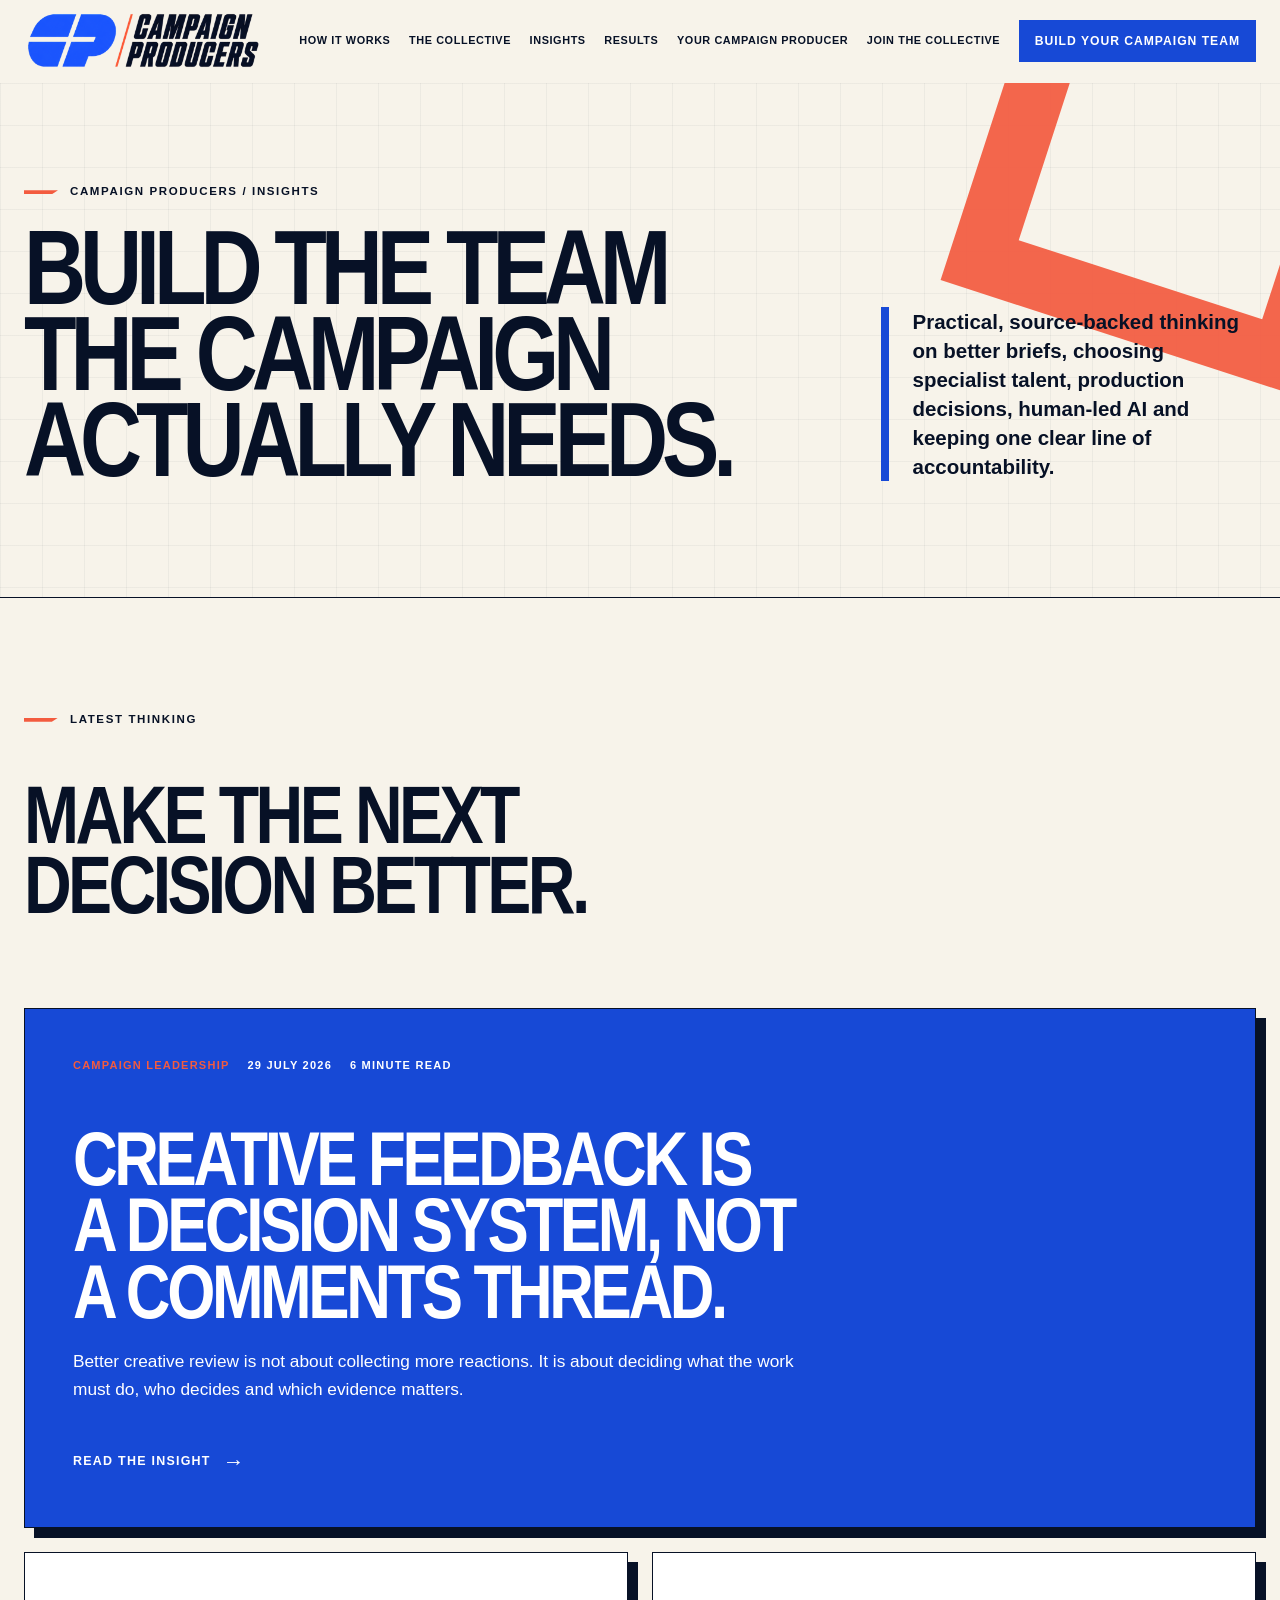
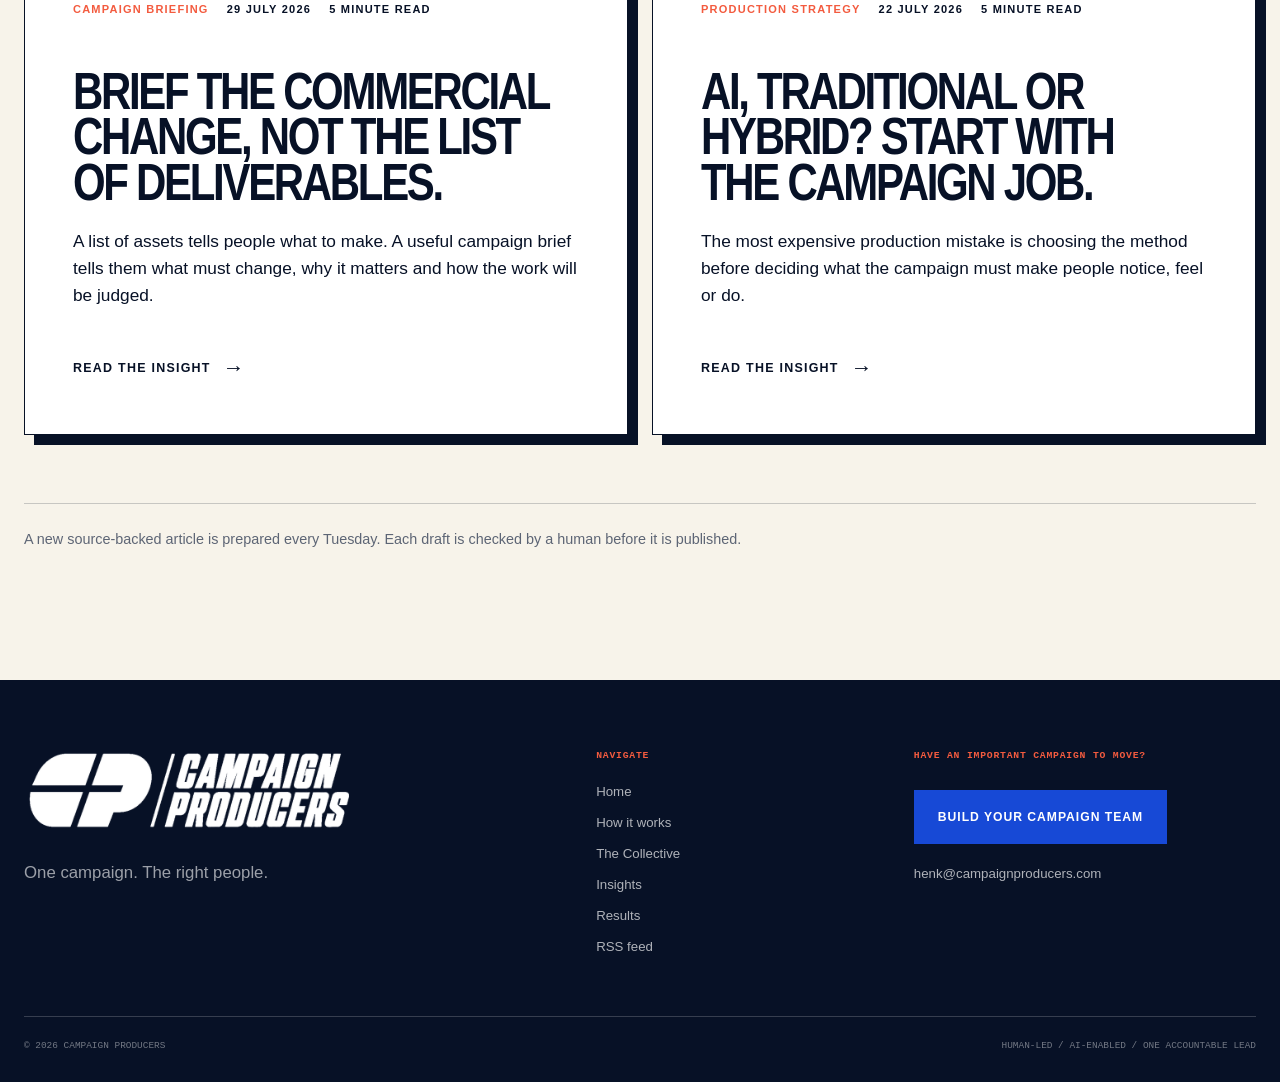
==== commit a1116e9d: "Add two campaign insight articles" ====
--- a/insights/index.html
+++ b/insights/index.html
@@ -20,8 +20,8 @@
   <meta name="twitter:description" content="Clear thinking for people building campaigns, choosing talent and making every specialist earn their place.">
   <meta name="twitter:image" content="https://www.campaignproducers.com/og.png">
   <link rel="icon" href="/assets/images/campaign-producers-mark.png" type="image/png">
-  <link rel="stylesheet" href="/assets/css/styles.css">
-  <link rel="stylesheet" href="/assets/css/insights.css">
+  <link rel="stylesheet" href="/assets/css/styles.css?v=20260729-2">
+  <link rel="stylesheet" href="/assets/css/insights.css?v=20260729-2">
   <script type="application/ld+json">
     {
       "@context": "https://schema.org",
@@ -80,6 +80,22 @@
         </div>
         <div class="insights-grid">
           <!-- AUTOMATED_POSTS_START -->
+<article class="insight-card reveal">
+<div>
+<div class="insight-card-topline"><span>Campaign leadership</span><time datetime="2026-07-29">29 July 2026</time><span>6 minute read</span></div>
+<h2><a href="/insights/creative-feedback-decision-system/">Creative feedback is a decision system, not a comments thread.</a></h2>
+<p>Better creative review is not about collecting more reactions. It is about deciding what the work must do, who decides and which evidence matters.</p>
+</div>
+<a aria-label="Read Creative feedback is a decision system, not a comments thread." class="insight-card-link" href="/insights/creative-feedback-decision-system/">Read the insight</a>
+</article>
+<article class="insight-card reveal">
+<div>
+<div class="insight-card-topline"><span>Campaign briefing</span><time datetime="2026-07-29">29 July 2026</time><span>5 minute read</span></div>
+<h2><a href="/insights/brief-commercial-change-not-deliverables/">Brief the commercial change, not the list of deliverables.</a></h2>
+<p>A list of assets tells people what to make. A useful campaign brief tells them what must change, why it matters and how the work will be judged.</p>
+</div>
+<a aria-label="Read Brief the commercial change, not the list of deliverables." class="insight-card-link" href="/insights/brief-commercial-change-not-deliverables/">Read the insight</a>
+</article>
           <article class="insight-card reveal">
             <div>
               <div class="insight-card-topline">
@@ -126,6 +142,6 @@
     </div>
   </footer>
 
-  <script defer src="/assets/js/site.js"></script>
+  <script defer src="/assets/js/site.js?v=20260729-2"></script>
 </body>
 </html>
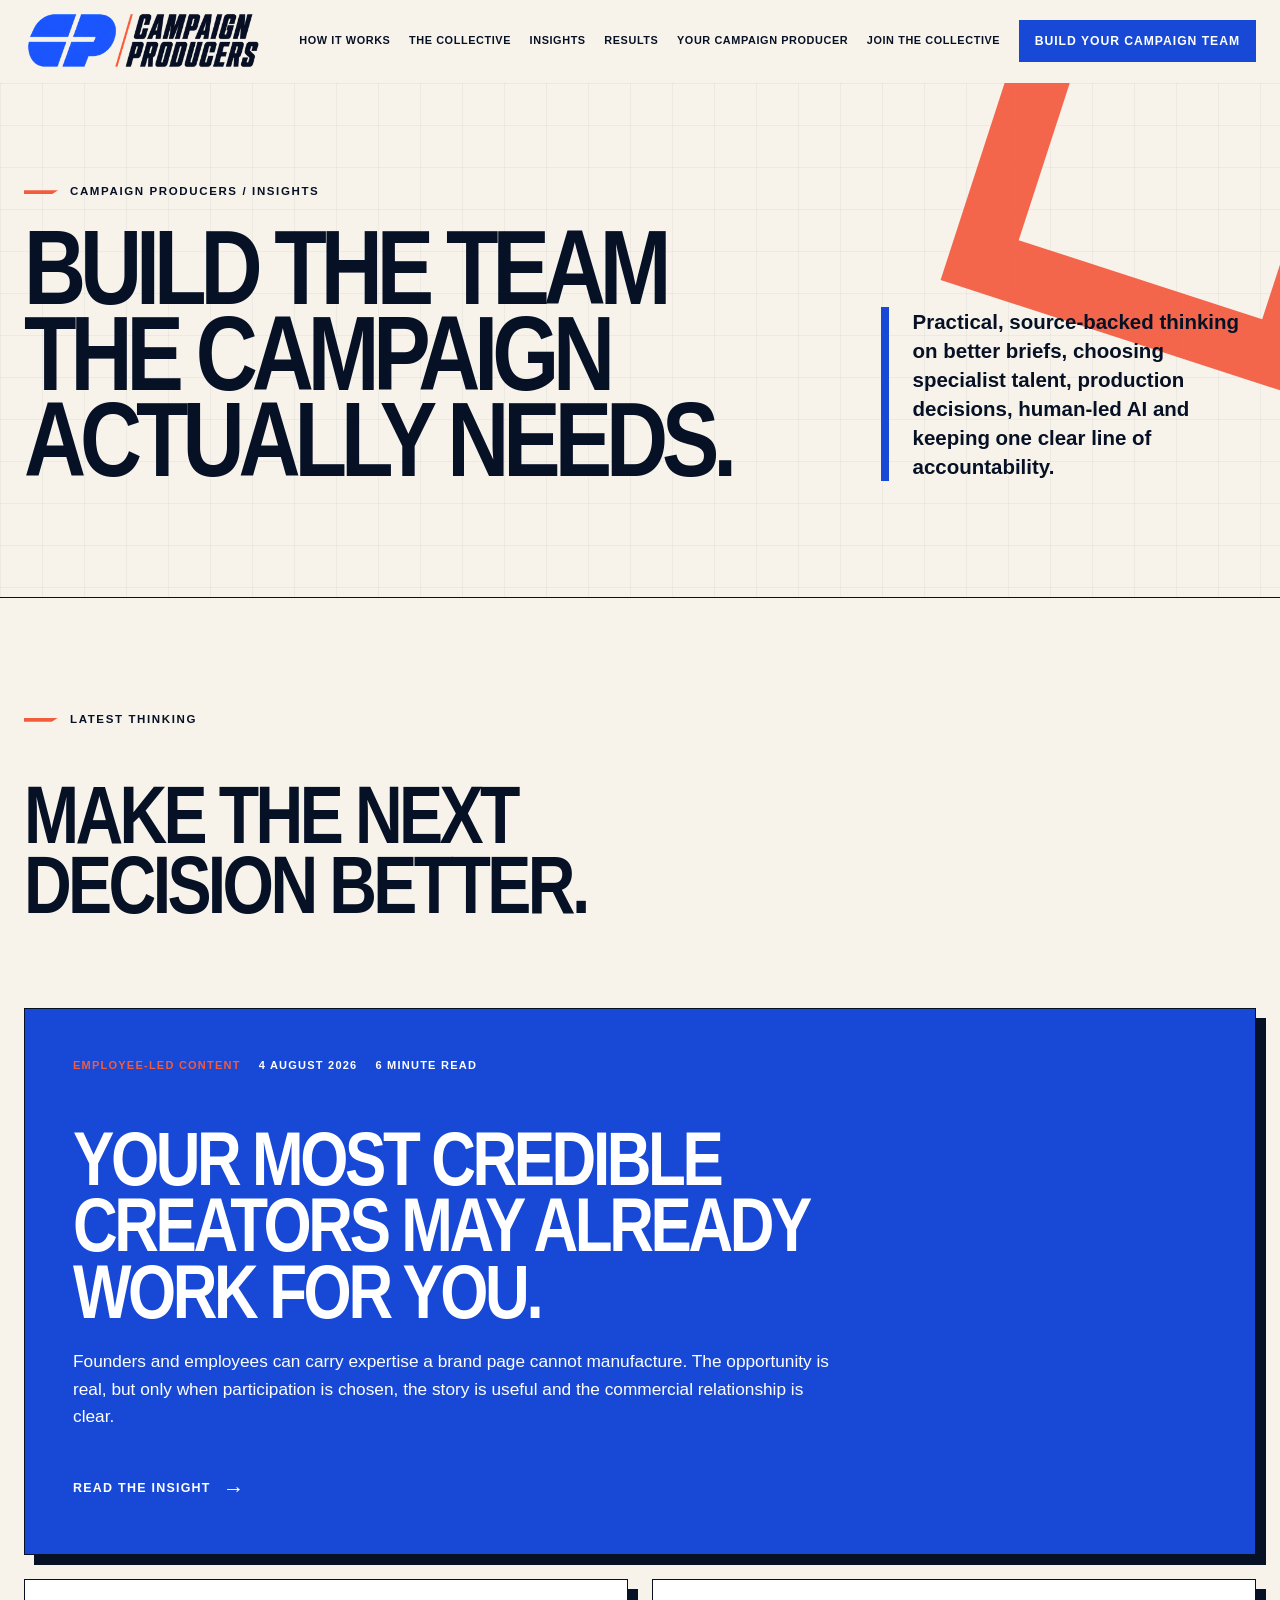
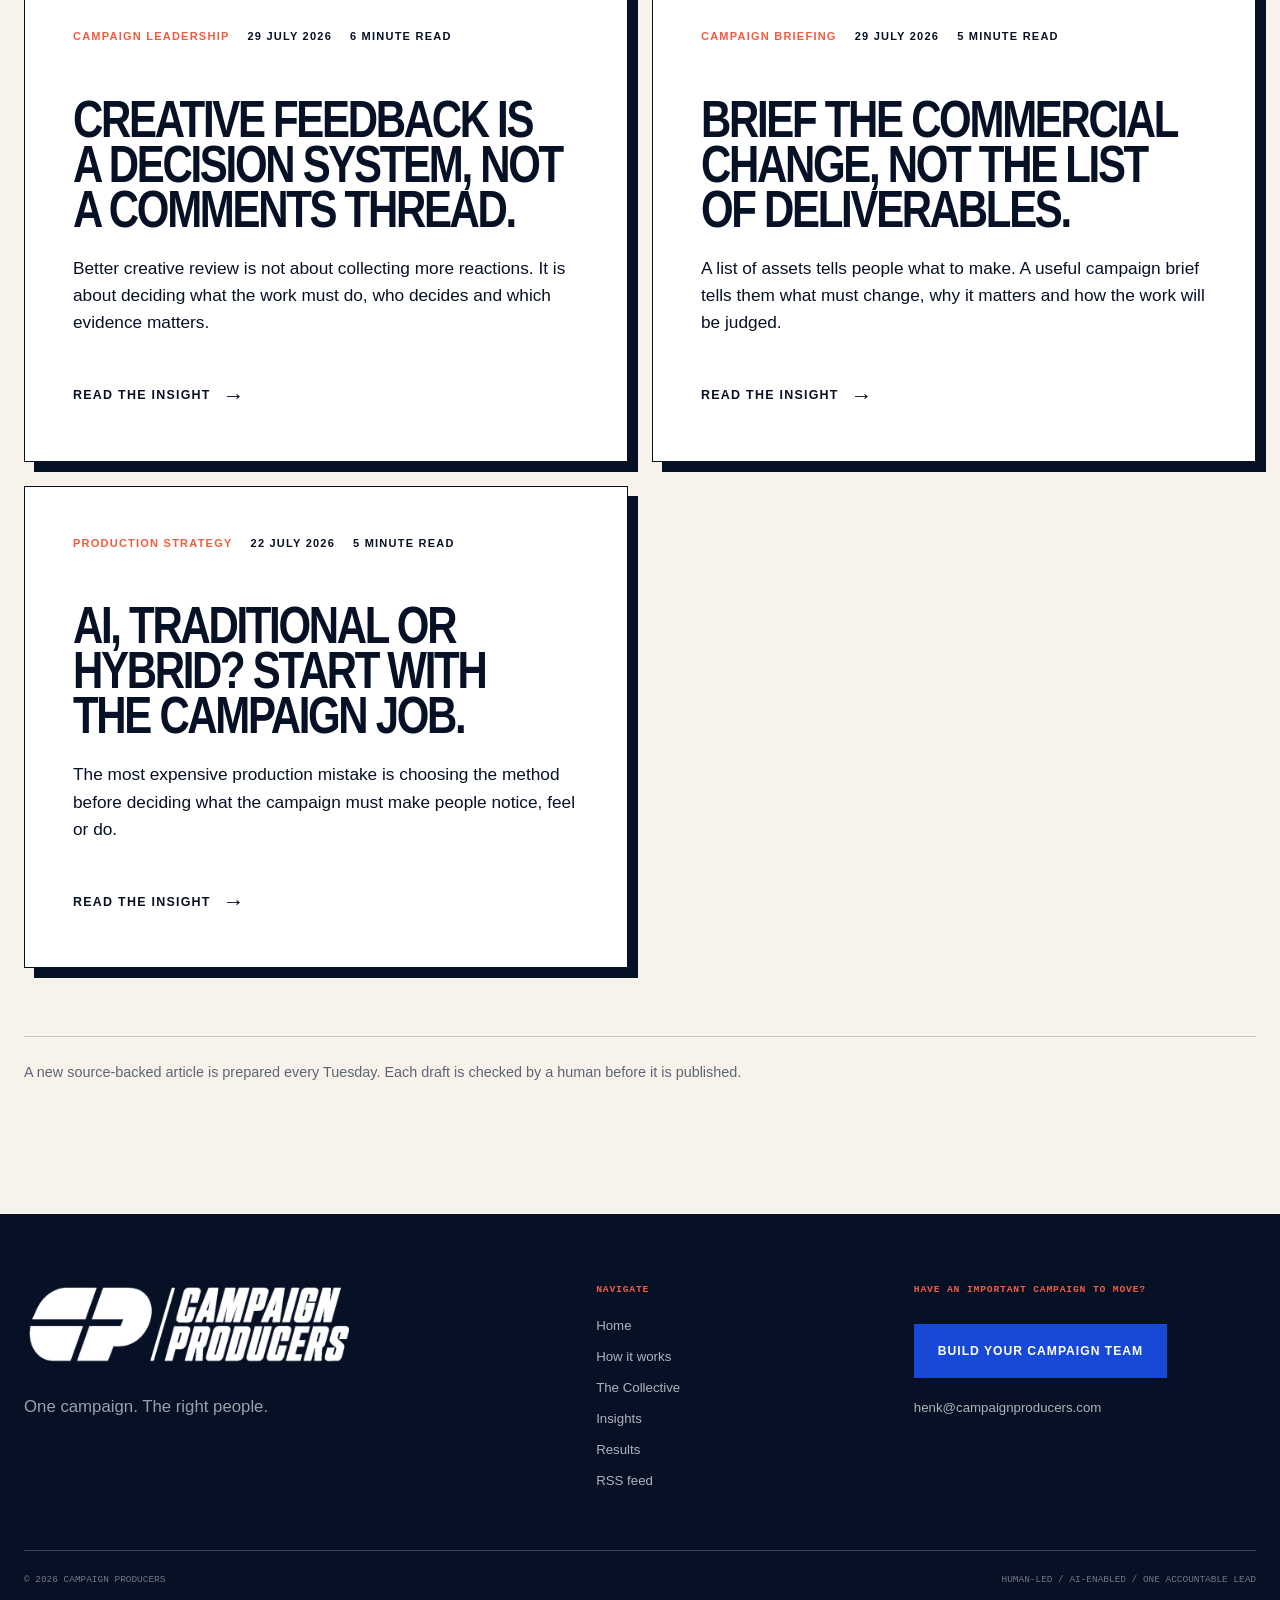
==== commit 5f98c635: "Add weekly employee creator insight" ====
--- a/insights/index.html
+++ b/insights/index.html
@@ -82,6 +82,14 @@
           <!-- AUTOMATED_POSTS_START -->
 <article class="insight-card reveal">
 <div>
+<div class="insight-card-topline"><span>Employee-led content</span><time datetime="2026-08-04">4 August 2026</time><span>6 minute read</span></div>
+<h2><a href="/insights/employee-creators-trusted-voices/">Your most credible creators may already work for you.</a></h2>
+<p>Founders and employees can carry expertise a brand page cannot manufacture. The opportunity is real, but only when participation is chosen, the story is useful and the commercial relationship is clear.</p>
+</div>
+<a aria-label="Read Your most credible creators may already work for you." class="insight-card-link" href="/insights/employee-creators-trusted-voices/">Read the insight</a>
+</article>
+<article class="insight-card reveal">
+<div>
 <div class="insight-card-topline"><span>Campaign leadership</span><time datetime="2026-07-29">29 July 2026</time><span>6 minute read</span></div>
 <h2><a href="/insights/creative-feedback-decision-system/">Creative feedback is a decision system, not a comments thread.</a></h2>
 <p>Better creative review is not about collecting more reactions. It is about deciding what the work must do, who decides and which evidence matters.</p>
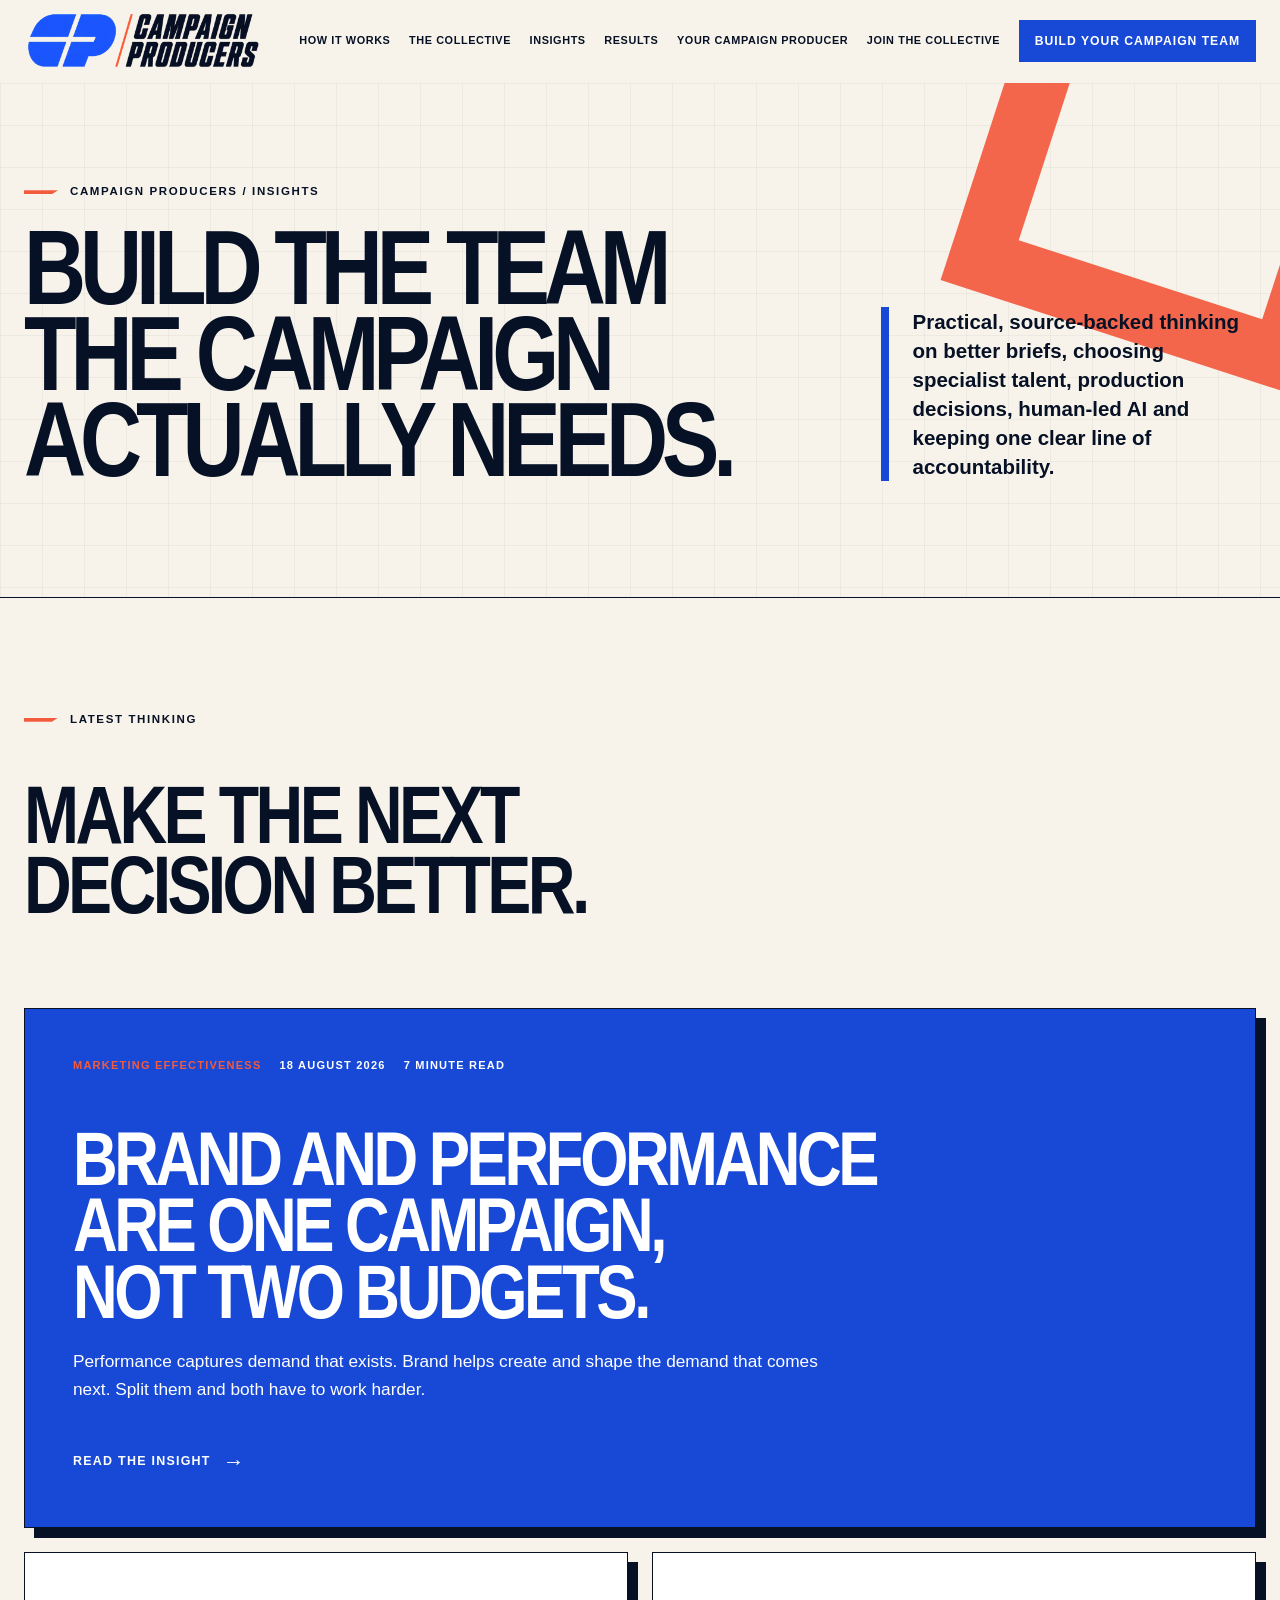
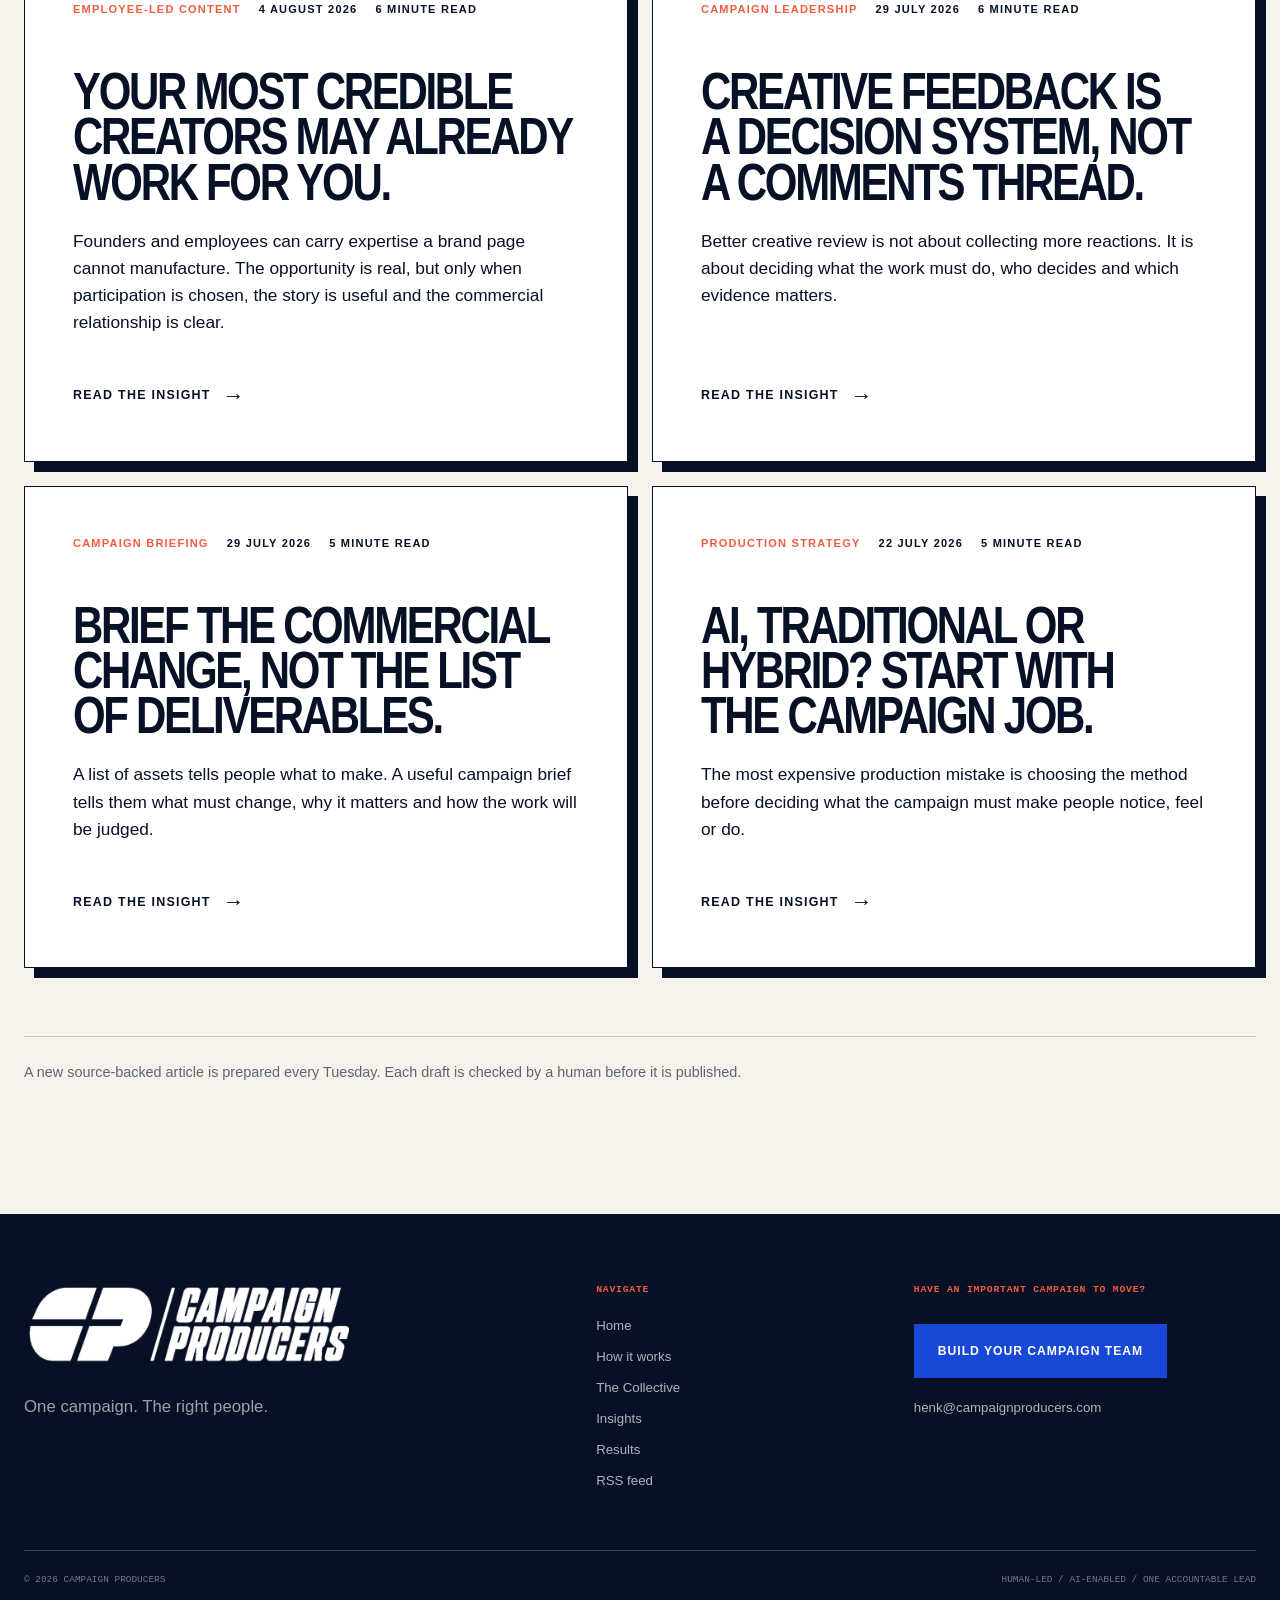
==== commit 76413a50: "Update insights/index.html for weekly insight" ====
--- a/insights/index.html
+++ b/insights/index.html
@@ -82,6 +82,14 @@
           <!-- AUTOMATED_POSTS_START -->
 <article class="insight-card reveal">
 <div>
+<div class="insight-card-topline"><span>Marketing effectiveness</span><time datetime="2026-08-18">18 August 2026</time><span>7 minute read</span></div>
+<h2><a href="/insights/brand-performance-one-campaign/">Brand and performance are one campaign, not two budgets.</a></h2>
+<p>Performance captures demand that exists. Brand helps create and shape the demand that comes next. Split them and both have to work harder.</p>
+</div>
+<a aria-label="Read Brand and performance are one campaign, not two budgets." class="insight-card-link" href="/insights/brand-performance-one-campaign/">Read the insight</a>
+</article>
+<article class="insight-card reveal">
+<div>
 <div class="insight-card-topline"><span>Employee-led content</span><time datetime="2026-08-04">4 August 2026</time><span>6 minute read</span></div>
 <h2><a href="/insights/employee-creators-trusted-voices/">Your most credible creators may already work for you.</a></h2>
 <p>Founders and employees can carry expertise a brand page cannot manufacture. The opportunity is real, but only when participation is chosen, the story is useful and the commercial relationship is clear.</p>
